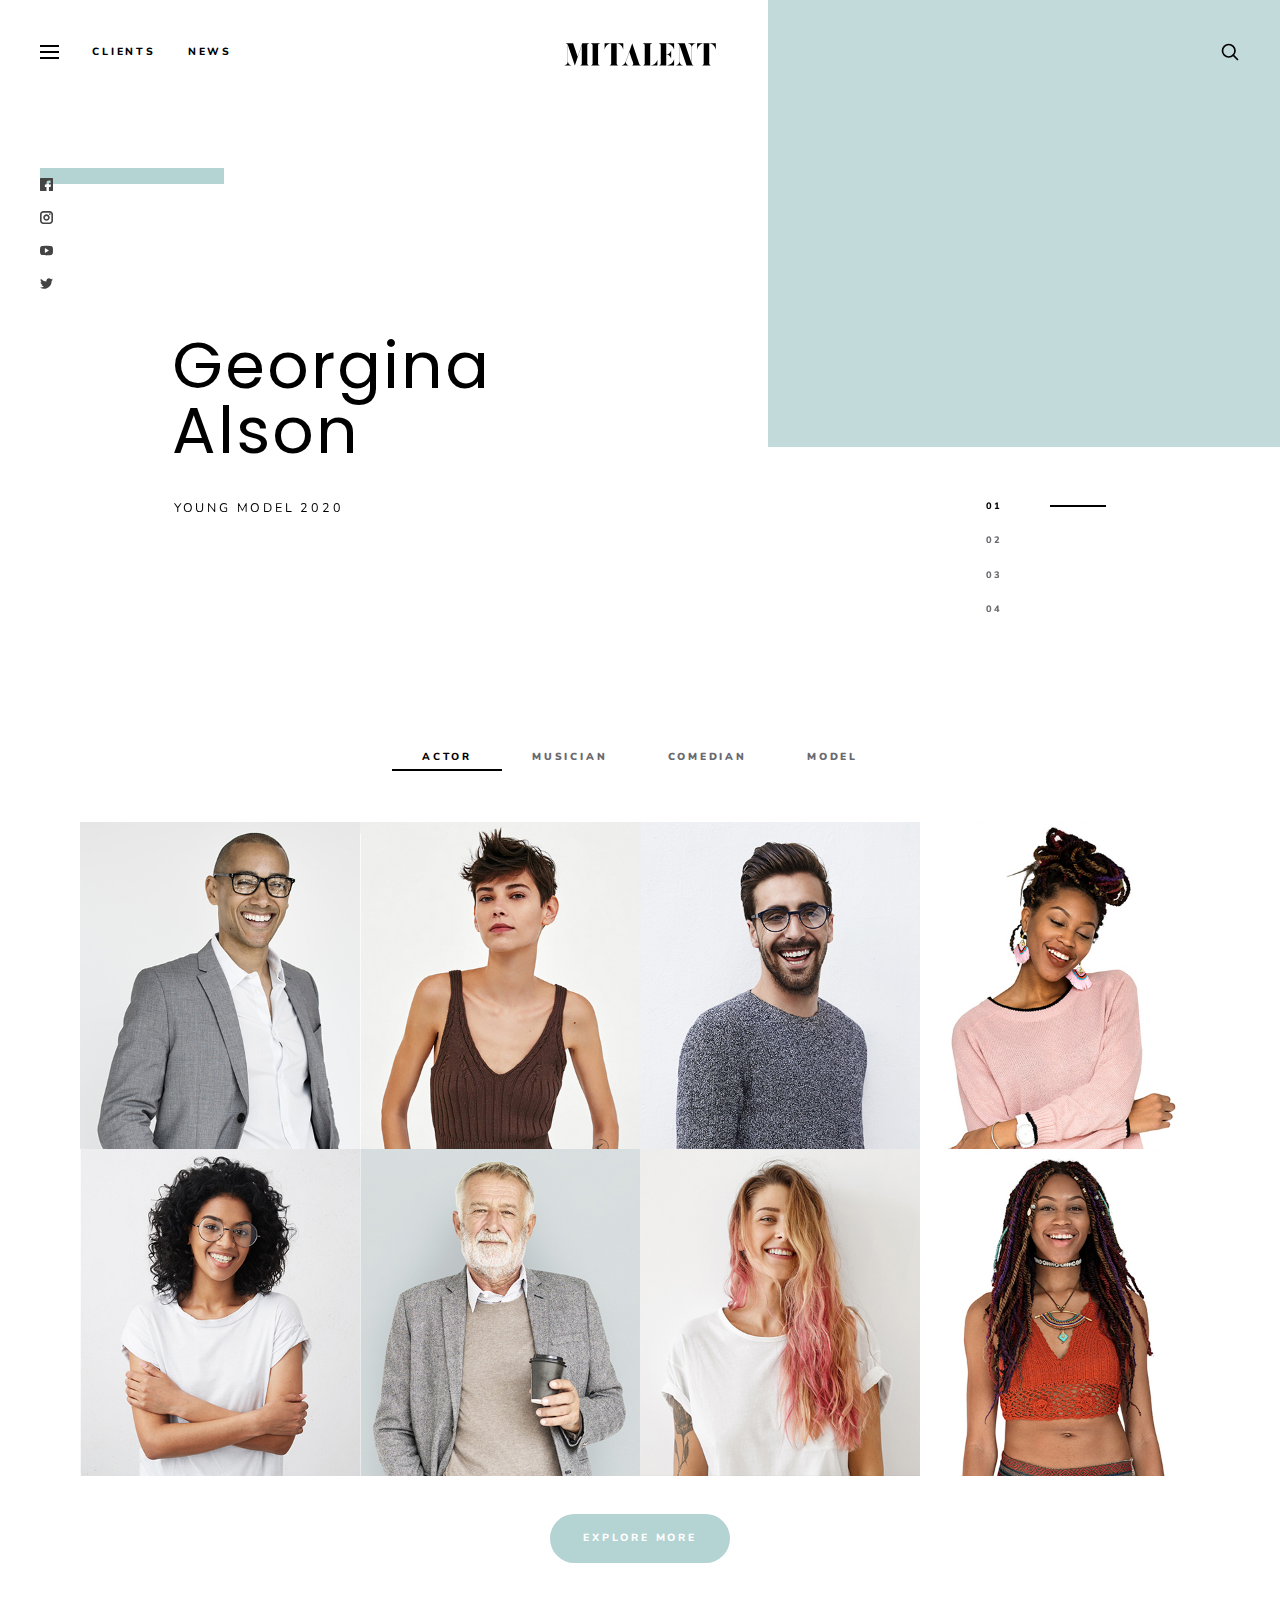
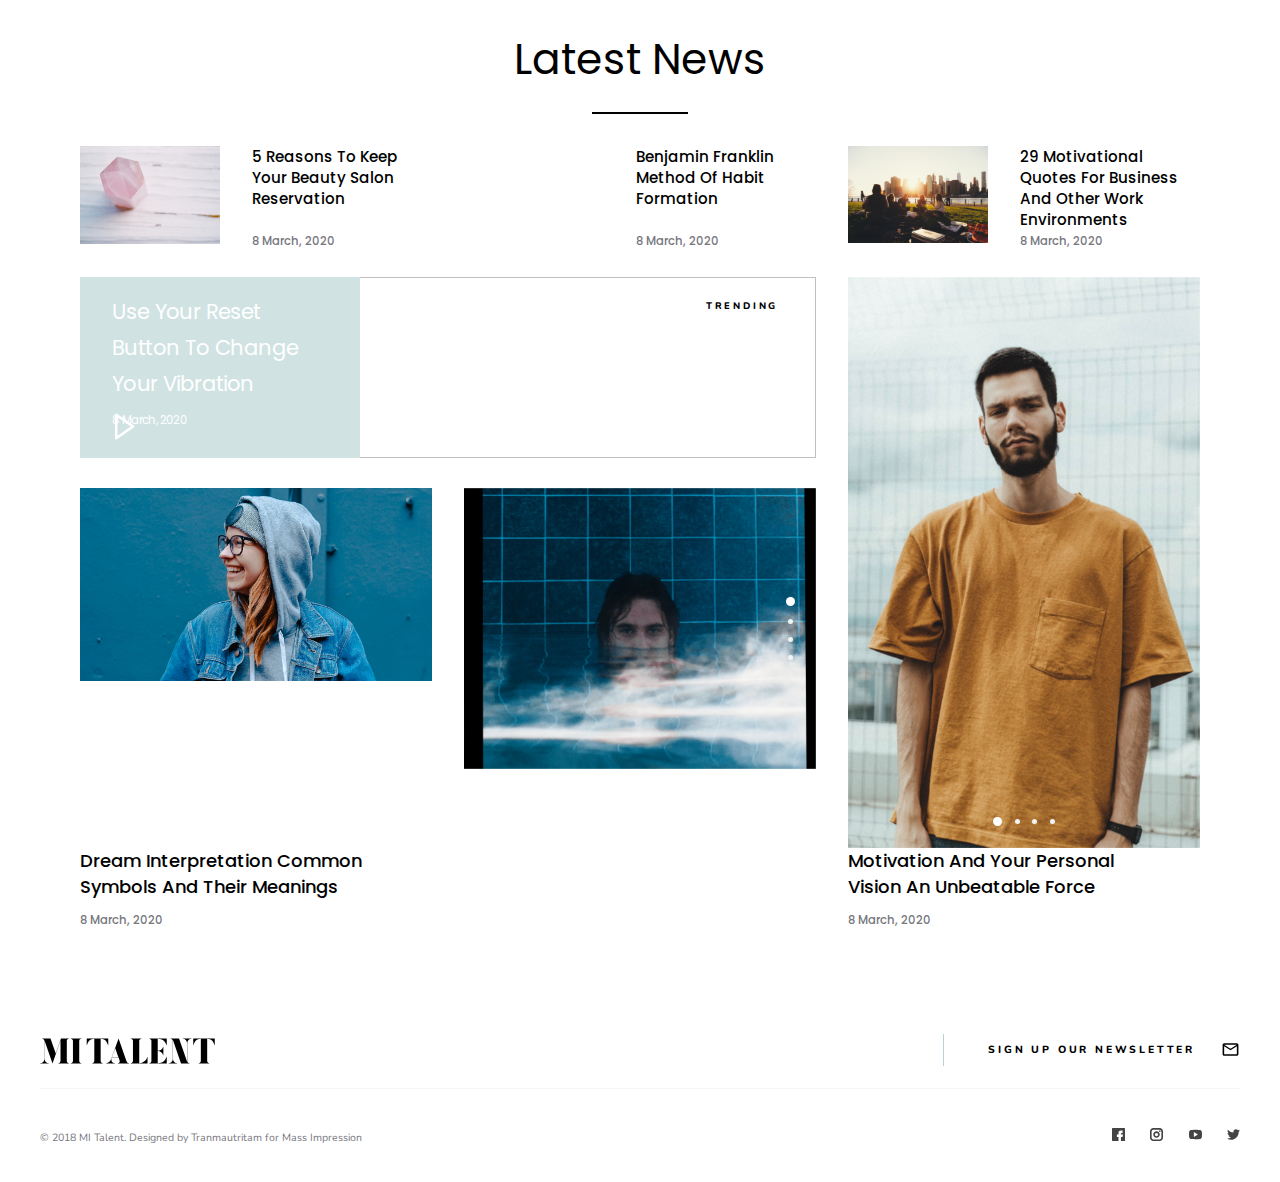
==== index.html @ 7e73497e "Add files via upload" ====
<!DOCTYPE html>
<html lang="en">
    <head>
        <meta charset="UTF-8">
        <meta name="description" content="Starter">
        <meta name="author" content="Admin">
        <meta
            name="viewport"
            content="width=device-width, initial-scale=1, minimum-scale=1, maximum-scale=1">
        <title>MITALENT</title>

        <link rel="icon" href="./images/favicon.ico">
        <link href="https://fonts.googleapis.com/css?family=Nunito:600,800,900|Playfair+Display|Poppins:400,500&display=swap" rel="stylesheet">

        <link rel="stylesheet" href="css/styles.min.css">

        <!--[if lt IE 9]> <script
        src="http://html5shiv.googlecode.com/svn/trunk/html5.js"></script> <![endif]-->
    </head>
    <body>
        <div class="main-wrapper ">
        <header class="header">
            <div class="container container-my outer-indent">
                <div class="flex-header">
                    <nav class="nav-header">
                        <a  href="javascript:void(0)">
                            <span class="menu-icon menu-btn"></span>
                        </a>
                        <a class="nav-header-item" href="clients.html">Clients</a>
                        <a class="nav-header-item " href="javascript:void(0)">News</a>
                    </nav>
                    <div class="logo">
                        <a href="/">
                            <img class="logo-img" src="./images/logo.svg" alt="logo">
                        </a>
                    </div>
                    <form method="GET" action="#" class="header-search">
                        <input
                            type="search"
                            name="search"
                            autocomplete="off"
                            class="text-block "
                            placeholder="search client">
                        <button class="header-search-btn">
                            <svg version="1.1" id="Слой_1" xmlns="http://www.w3.org/2000/svg" xmlns:xlink="http://www.w3.org/1999/xlink" x="0px" y="0px"
                                viewBox="0 0 24 24" style="enable-background:new 0 0 24 24;" xml:space="preserve">
                    
                           <circle wibro class="header-search-stroke" cx="10.5" cy="10.5" r="7.5"/>
                           <line class="header-search-stroke" x1="21" y1="21" x2="15.8" y2="15.8"/>
                           </svg>
                        </button>
                    </form>
                </div>
            </div>
        </header>

        <!-- header -->

        <section class="header-section">
            <div class="container container-relative">
                <div class="verticalsocial-network">
                    <ul class="network">
                        <li class="network-item">
                            <a href="javascript:void(0)">
                                <svg version="1.1" id="Слой_1" xmlns="http://www.w3.org/2000/svg" xmlns:xlink="http://www.w3.org/1999/xlink" x="0px" y="0px"
                                viewBox="0 0 16 16" style="enable-background:new 0 0 16 16;" xml:space="preserve">
                                    <path   class="st0" d="M15.3,0H0.7C0.3,0,0,0.3,0,0.7v14.7C0,15.7,0.3,16,0.7,16H8v-5H6V8h2V6c0-2.1,1.2-3,3-3c0.9,0,1.8,0,2,0v3h-1
                                    c-0.6,0-1,0.4-1,1v1h2.6L13,11h-2v5h4.3c0.4,0,0.7-0.3,0.7-0.7V0.7C16,0.3,15.7,0,15.3,0z"/>
                                </svg>
                            </a>
                        </li>
                        <li class="network-item">
                            <a href="javascript:void(0)">
                                <svg version="1.1" id="Слой_1" xmlns="http://www.w3.org/2000/svg" xmlns:xlink="http://www.w3.org/1999/xlink" x="0px" y="0px"
                                viewBox="0 0 16 16" style="enable-background:new 0 0 16 16;" xml:space="preserve">
                                    <circle wibro class="st0" cx="12.1" cy="3.9" r="1"/>
                                    <path  class="st0" d="M8,12c-2.2,0-4-1.8-4-4s1.8-4,4-4s4,1.8,4,4S10.2,12,8,12z M8,6C6.9,6,6,6.9,6,8s0.9,2,2,2s2-0.9,2-2S9.1,6,8,6
                                        z"/>
                                    <path class="st0" d="M12,16H4c-2.1,0-4-1.9-4-4V4c0-2.1,1.9-4,4-4h8c2.1,0,4,1.9,4,4v8C16,14.1,14.1,16,12,16z M4,2C3.1,2,2,3.1,2,4
                                        v8c0,1,1,2,2,2h8c0.9,0,2-1.1,2-2V4c0-0.9-1.1-2-2-2H4z"/>
                                </svg>
                            </a>
                        </li>
                        <li class="network-item">
                            <a href="javascript:void(0)">
                                <svg version="1.1" id="Слой_1" xmlns="http://www.w3.org/2000/svg" xmlns:xlink="http://www.w3.org/1999/xlink" x="0px" y="0px"
                                viewBox="0 0 16 16" style="enable-background:new 0 0 16 16;" xml:space="preserve">
                                    <path  class="st0" d="M15.8,4.8c-0.2-1.3-0.8-2.2-2.2-2.4C11.4,2,8,2,8,2S4.6,2,2.4,2.4C1,2.6,0.3,3.5,0.2,4.8C0,6.1,0,8,0,8
                                        s0,1.9,0.2,3.2s0.8,2.2,2.2,2.4C4.6,14,8,14,8,14s3.4,0,5.6-0.4c1.4-0.3,2-1.1,2.2-2.4C16,9.9,16,8,16,8S16,6.1,15.8,4.8z M6,11V5
                                        l5,3L6,11z"/>
                                </svg>
                            </a>
                        </li>
                        <li class="network-item">
                            <a href="javascript:void(0)">
                                <svg version="1.1" id="Слой_1" xmlns="http://www.w3.org/2000/svg" xmlns:xlink="http://www.w3.org/1999/xlink" x="0px" y="0px"
                                viewBox="0 0 16 16" style="enable-background:new 0 0 16 16;" xml:space="preserve">
                                    <path  class="st0" d="M16,3c-0.6,0.3-1.2,0.4-1.9,0.5c0.7-0.4,1.2-1,1.4-1.8c-0.6,0.4-1.3,0.6-2.1,0.8c-0.6-0.6-1.5-1-2.4-1
                                        C9.3,1.5,7.8,3,7.8,4.8c0,0.3,0,0.5,0.1,0.7C5.2,5.4,2.7,4.1,1.1,2.1c-0.3,0.5-0.4,1-0.4,1.7c0,1.1,0.6,2.1,1.5,2.7
                                        c-0.5,0-1-0.2-1.5-0.4l0,0c0,1.6,1.1,2.9,2.6,3.2C3,9.4,2.7,9.4,2.4,9.4c-0.2,0-0.4,0-0.6-0.1c0.4,1.3,1.6,2.3,3.1,2.3
                                        C3.8,12.5,2.4,13,0.8,13c-0.3,0-0.5,0-0.8,0c1.5,0.9,3.2,1.5,5,1.5c6,0,9.3-5,9.3-9.3c0-0.1,0-0.3,0-0.4C15,4.3,15.6,3.7,16,3z"/>
                                </svg>
                            </a>
                        </li>
                    </ul>
                </div>

                <div class="slider-area">
                    <div class="owl-carousel owl-theme main-carousel">
                        
                        <div class="item">
                            <div class="form-slide">
                                <div class="animation-slider">
                                    <div class="firstpart"></div>
                                    <div class="secondpart"></div>
                                </div>
                                <img class="slide" src="./images/slider5.jpg">
                            </div>
                            <div class="title-slider  translate-title-slider">
                                <h1 class="slider-name transition-slider-name">Georgina Alson</h1>
                                <p class="description-slider transition-description-slider">young model 2020</p>
                            </div>
                            <div class="linkandbutton">
                                <a class="view profile-page">
                                    View profile
                                </a>
                                <button class="play">
                                    <img class="animation-btn" src="./images/play.svg">
                                </button>
                            </div>
                        </div>
                        <div class="item">
                            <div class="form-slide">
                                <div class="animation-slider">
                                    <div class="firstpart"></div>
                                    <div class="secondpart"></div>
                                </div>
                                <img class="slide" src="./images/slider12.jpg">
                            </div>
                            <div class="title-slider  translate-title-slider">
                                <h1 class="slider-name transition-slider-name">Leo Jenkins</h1>
                                <p class="description-slider transition-description-slider">young musician 2020</p>
                            </div>
                            <div class="linkandbutton">
                                <a class="view profile-page">
                                    View profile
                                </a>
                                <button class="play">
                                    <img class="animation-btn" src="./images/play.svg">
                                </button>
                            </div>
                        </div>
                        <div class="item">
                            <div class="form-slide">
                                <div class="animation-slider">
                                    <div class="firstpart"></div>
                                    <div class="secondpart"></div>
                                </div>
                                <img class="slide" src="./images/slider6.jpg">
                            </div>
                            <div class="title-slider  translate-title-slider">
                                <h1 class="slider-name transition-slider-name">Katherine Rundell</h1>
                                <p class="description-slider transition-description-slider">young actress 2020</p>
                            </div>
                            <div class="linkandbutton">
                                <a class="view profile-page">
                                    View profile
                                </a>
                                <button class="play">
                                    <img class="animation-btn" src="./images/play.svg">
                                </button>
                            </div>
                        </div>
                        <div class="item">
                            <div class="form-slide">
                                <div class="animation-slider">
                                    <div class="firstpart"></div>
                                    <div class="secondpart"></div>
                                </div>
                                <img class="slide" src="./images/slider13.jpg">
                            </div>
                            <div class="title-slider  translate-title-slider">
                                <h1 class="slider-name transition-slider-name">Matthew Clark</h1>
                                <p class="description-slider transition-description-slider">young comedian 2020</p>
                            </div>
                            <div class="linkandbutton">
                                <a class="view profile-page">
                                    View profile
                                </a>
								<button class="play ">
                                    <img class="animation-btn" src="./images/play.svg">
                                </button>
                            </div>
						</div>
						
					</div>
					


                </div>
            </div>
        </section> 

        <section>
            <div class="container gutters ">
                <div id="tabs">
                    <ul class="filter margin-bottom">
                        <li class="filter-part"><a href="#tabs-1">Actor</a></li>
                        <li class="filter-part"><a href="#tabs-2">Musician</a></li>
                        <li class="filter-part"><a href="#tabs-3">Comedian</a></li>
                        <li class="filter-part"><a href="#tabs-4">Model</a></li>
                    </ul>
                    <div class="filter-artist inner-padding" id="tabs-1">
                        <a
                            class="filter-artist__item "
                            href="javascript:void(0)">
                            <div class="information-artist-active">
                                <p class="information-artist">Kate Connolly<span>Actor</span></p>
                                <div class="circle wibro"></div>
                            </div>
                            <img src="./images/filter/12.jpg" alt="">
                        </a>
                        <a
                            class=" filter-artist__item "
                            href="javascript:void(0)">
                            <div class="information-artist-active">
                                <p class="information-artist">Keith Ruiz<span>Actress</span></p>
                                <div class="circle wibro"></div>
                            </div>
                            <img src="./images/filter/9.jpg" alt=""> 
                        </a>
                        <a
                            class="filter-artist__item "
                            href="javascript:void(0)">
                            <div class="information-artist-active">
                                <p class="information-artist">Daniel Boffey<span>Actor</span></p>
                                <div class="circle wibro"></div>
                            </div>
                            <img src="./images/filter/10.jpg" alt="">
                        </a>
                        <a
                            class=" filter-artist__item "
                            href="javascript:void(0)">
                            <div class="information-artist-active">
                                <p class="information-artist">Mattha Busby<span>Actress</span></p>
                                <div class="circle wibro"></div>
                            </div>
                            <img src="./images/filter/11.jpg" alt="">
                        </a>
                        <a
                            class=" filter-artist__item "
                            href="javascript:void(0)">
                            <div class="information-artist-active">
                                <p class="information-artist">Jason Burke<span>Actress</span></p>
                                <div class="circle wibro"></div>
                            </div>
                            <img src="./images/filter/13.jpg" alt="">
                        </a>
                        <a
                            class=" filter-artist__item "
                            href="javascript:void(0)">
                            <div class="information-artist-active">
                                <p class="information-artist">Megan Kale<span>Actor</span></p>
                                <div class="circle wibro"></div>
                            </div>
                            <img src="./images/filter/16.jpg" alt="">
                        </a>
                        <a
                            class="filter-artist__item "
                            href="javascript:void(0)">
                            <div class="information-artist-active">
                                <p class="information-artist">Jeffrey Epstein<span>Actress</span></p>
                                <div class="circle wibro"></div>
                            </div>
                            <img src="./images/filter/15.jpg" alt="">
                        </a>
                        <a
                            class="filter-artist__item "
                            href="javascript:void(0)">
                            <div class="information-artist-active">
                                <p class="information-artist">Sirin Kale<span>Actress</span></p>
                                <div class="circle wibro"></div>
                            </div>
                            <img src="./images/filter/17.jpg" alt="">
                        </a>
                    </div>
                    <div class="filter-artist inner-padding" id="tabs-2">
                        <a
                            class="filter-artist__item "
                            href="javascript:void(0)">
                            <div class="information-artist-active">
                                <p class="information-artist">Kate Connolly<span>Musician</span></p>
                                <div class="circle wibro"></div>
                            </div>
                            <img src="./images/filter/1.jpg" alt="">
                        </a>
                        <a
                            class=" filter-artist__item "
                            href="javascript:void(0)">
                            <div class="information-artist-active">
                                <p class="information-artist">Keith Ruiz<span>Musician</span></p>
                                <div class="circle wibro"></div>
                            </div>
                            <img src="./images/filter/2.jpg" alt="">
                        </a>
                        <a
                            class=" filter-artist__item "
                            href="javascript:void(0)">
                            <div class="information-artist-active">
                                <p class="information-artist">Mattha Busby<span>Musician</span></p>
                                <div class="circle wibro"></div>
                            </div>
                            <img src="./images/filter/3.jpg" alt="">
                        </a>
                        <a
                            class="filter-artist__item "
                            href="javascript:void(0)">
                            <div class="information-artist-active">
                                <p class="information-artist">Daniel Boffey<span>Musician</span></p>
                                <div class="circle wibro"></div>
                            </div>
                            <img src="./images/filter/8.jpg" alt="">
                        </a>
                        <a
                            class=" filter-artist__item "
                            href="javascript:void(0)">
                            <div class="information-artist-active">
                                <p class="information-artist">Jason Burke<span>Musician</span></p>
                                <div class="circle wibro"></div>
                            </div>
                            <img src="./images/filter/4.jpg" alt="">
                        </a>
                        <a
                            class=" filter-artist__item "
                            href="javascript:void(0)">
                            <div class="information-artist-active">
                                <p class="information-artist">Megan Kale<span>Musician</span></p>
                                <div class="circle wibro"></div>
                            </div>
                            <img src="./images/filter/5.jpg" alt="">
                        </a>
                        <a
                            class="filter-artist__item "
                            href="javascript:void(0)">
                            <div class="information-artist-active">
                                <p class="information-artist">Jeffrey Epstein<span>Musician</span></p>
                                <div class="circle wibro"></div>
                            </div>
                            <img src="./images/filter/6.jpg" alt="">
                        </a>
                        <a
                            class="filter-artist__item "
                            href="javascript:void(0)">
                            <div class="information-artist-active">
                                <p class="information-artist">Sirin Kale<span>Musician</span></p>
                                <div class="circle wibro"></div>
                            </div>
                            <img src="./images/filter/7.jpg" alt="">
                        </a>
                    </div>
                    <div class="filter-artist inner-padding" id="tabs-3">
                            <a
                                class="filter-artist__item "
                                href="javascript:void(0)">
                                <div class="information-artist-active">
                                    <p class="information-artist">Kate Connolly<span>Comedian</span></p>
                                    <div class="circle wibro"></div>
                                </div>
                                <img src="./images/filter/14.jpg" alt="">
                            </a>
                            <a
                                class="filter-artist__item "
                                href="javascript:void(0)">
                                <div class="information-artist-active">
                                    <p class="information-artist">Daniel Boffey<span>Comedian</span></p>
                                    <div class="circle wibro"></div>
                                </div>
                                <img src="./images/filter/24.jpg" alt="">
                            </a>
                            <a
                            class=" filter-artist__item "
                            href="javascript:void(0)">
                            <div class="information-artist-active">
                                <p class="information-artist">Keith Ruiz<span>Comedian</span></p>
                                <div class="circle wibro"></div>
                            </div>
                            <img src="./images/filter/20.jpg" alt="">
                            </a>
                            <a
                                class=" filter-artist__item "
                                href="javascript:void(0)">
                                <div class="information-artist-active">
                                    <p class="information-artist">Mattha Busby<span>Comedian</span></p>
                                    <div class="circle wibro"></div>
                                </div>
                                <img src="./images/filter/25.jpg" alt="">
                            </a>
                            <a
                                class=" filter-artist__item "
                                href="javascript:void(0)">
                                <div class="information-artist-active">
                                    <p class="information-artist">Jason Burke<span>Comedian</span></p>
                                    <div class="circle wibro"></div>
                                </div>
                                <img src="./images/filter/15.jpg" alt="">
                            </a>
                            <a
                                class=" filter-artist__item "
                                href="javascript:void(0)">
                                <div class="information-artist-active">
                                    <p class="information-artist">Megan Kale<span>Comedian</span></p>
                                    <div class="circle wibro"></div>
                                </div>
                                <img src="./images/filter/31.jpg" alt="">
                            </a>
                            <a
                                class="filter-artist__item "
                                href="javascript:void(0)">
                                <div class="information-artist-active">
                                    <p class="information-artist">Jeffrey Epstein<span>Comedian</span></p>
                                    <div class="circle wibro"></div>
                                </div>
                                <img src="./images/filter/30.jpg" alt="">
                            </a>
                            <a
                                class="filter-artist__item "
                                href="javascript:void(0)">
                                <div class="information-artist-active">
                                    <p class="information-artist">Sirin Kale<span>Comedian</span></p>
                                    <div class="circle wibro"></div>
                                </div>
                                <img src="./images/filter/28.jpg" alt="">
                            </a>
                    </div>
                    <div class="filter-artist inner-padding" id="tabs-4">
                        <a
                            class=" filter-artist__item "
                            href="javascript:void(0)">
                            <div class="information-artist-active">
                                <p class="information-artist">Keith Ruiz<span>Model</span></p>
                                <div class="circle wibro"></div>
                            </div>
                            <img src="./images/filter/9.jpg" alt="">
                        </a>
                        <a
                            class="filter-artist__item "
                            href="javascript:void(0)">
                            <div class="information-artist-active">
                                <p class="information-artist">Kate Connolly<span>Model</span></p>
                                <div class="circle wibro"></div>
                            </div>
                            <img src="./images/filter/18.jpg" alt="">
                        </a>
                        <a
                            class="filter-artist__item "
                            href="javascript:void(0)">
                            <div class="information-artist-active">
                                <p class="information-artist">Daniel Boffey<span>Model</span></p>
                                <div class="circle wibro"></div>
                            </div>
                            <img src="./images/filter/22.jpg" alt="">
                        </a>
                        <a
                            class=" filter-artist__item "
                            href="javascript:void(0)">
                            <div class="information-artist-active">
                                <p class="information-artist">Mattha Busby<span>Model</span></p>
                                <div class="circle wibro"></div>
                            </div>
                            <img src="./images/filter/19.jpg" alt="">
                        </a>
                        <a
                            class=" filter-artist__item "
                            href="javascript:void(0)">
                            <div class="information-artist-active">
                                <p class="information-artist">Jason Burke<span>Model</span></p>
                                <div class="circle wibro"></div>
                            </div>
                            <img src="./images/filter/26.jpg" alt="">
                        </a>
                        <a
                            class=" filter-artist__item "
                            href="javascript:void(0)">
                            <div class="information-artist-active">
                                <p class="information-artist">Megan Kale<span>Model</span></p>
                                <div class="circle wibro"></div>
                            </div>
                            <img src="./images/filter/21.jpg" alt="">
                        </a>
                        <a
                            class="filter-artist__item "
                            href="javascript:void(0)">
                            <div class="information-artist-active">
                                <p class="information-artist">Jeffrey Epstein<span>Model</span></p>
                                <div class="circle wibro"></div>
                            </div>
                            <img src="./images/filter/29.jpg" alt="">
                        </a>
                        <a
                            class="filter-artist__item "
                            href="javascript:void(0)">
                            <div class="information-artist-active">
                                <p class="information-artist">Sirin Kale<span>Model</span></p>
                                <div class="circle wibro"></div>
                            </div>
                            <img src="./images/filter/27.jpg" alt="">
                        </a>
                    </div>
            </div>
                <div class="explore-bottom">
                    <a href="/clients.html">explore more</a> 
                </div>
            </div>
        </section>

        <!-- section -->

        <section id="news">
            <div class="container inner-margin">
                <h2 class="news-title">Latest News</h2>
                
                <div class="grid-news">

                    <section class="section-one section-clients">
                        <div class="imgnews">
                            <a href="javascript:void(0)">
                                <img src="./images/1news.jpg" alt=""></a>
                            
                        </div>
                        <div class="content-clients"> 
                            <a href="javascript:void(0)">5 Reasons To Keep Your Beauty Salon Reservation</a>
                            <span>8 March, 2020</span>
                        </div>
                    </section>

                    <section class="section-two section-clients">
                        <div class="imgnews">
                            <a href="javascript:void(0)">
                                <img src="./images/3news.jpg" alt=""></a>                 
                        </div>
                        <div class="content-clients">
                            <a href="javascript:void(0)">Benjamin Franklin Method Of Habit Formation</a>
                            <span>8 March, 2020</span>
                        </div>
                        
                    </section>

                    <section class="section-three section-clients">
                        <div class="imgnews">
                            <a href="javascript:void(0)">
                                <img src="./images/4news.jpg" alt="">
                            </a>
                        </div>
                        <div class="content-clients">
                            <a href="javascript:void(0)">29 Motivational Quotes For Business And Other Work Environments</a>
                            <span>8 March, 2020</span>
                        </div>
                        
                    </section>



                    <section class="news-section section-four">
                            <div class="  imgnews-container container-img"> 
                                <img src="./images/9news.jpg">
                                <div class="imgplay">
                                    <a href="javascript:void(0)">Use Your Reset Button To Change Your Vibration</a>
                                    <span>8 March, 2020</span>
                                    <div class="play-news"></div>
                                  </div>  
                            </div>
                                <a class="trending-link">trending</a>
                        </section>




                    <section class="news-section section-five ">
                        <div class="owl-carousel horizontal-carousel container-img">
                                <a href="javascript:void(0)">
                                    <img src="./images/8news.jpg">
                                </a>
                                <a href="javascript:void(0)">
                                    <img src="./images/8news1.jpg">
                                </a>
                                <a href="javascript:void(0)">
                                    <img src="./images/8news2.jpg">
                                </a>
                                <a href="javascript:void(0)">
                                    <img src="./images/8news3.jpg">
                                </a> 
                        </div>
                            <a class="section-caption">Motivation And Your Personal Vision An Unbeatable Force<span>8 March, 2020</span></a>
                        </section>

                        <section class="news-section section-six">
                            <div class="container-img">
                                <a href="javascript:void(0)"><img src="./images/10news.jpg"></a>
                            </div>
                            <a class="section-caption">Dream Interpretation Common Symbols And Their Meanings<span>8 March, 2020</span></a>
                        </section>

                        <section class=" news-section section-seven">
                            <div class="owl-carousel container-img vertical-carousel">
                                <img src="./images/6news.jpg">
                                 <div>
                                     <div class="playcircle wibro"></div>
                                     <img src="./images/6news2.jpg">
                                </div>
                                
                                <img src="./images/6news1.jpg">
                                <img src="./images/6news3.jpg">
                                
                            </div>
                            <a class="media-part section-caption" href="javascript:void(0)">29 Motivational Quotes For Business And Other Work Environments
                                <span>8 March, 2020</span></a>
                        </section>

                    </div>
                </div>
            </section>

            <footer class="footer">
                <div class="container">
                    <div class="upper-footer">
                        <div class="logo-footer">
                            <a href="/">
                                <img class="logo-img logo-img-small" src="./images/logo.svg" alt="logo">
                            </a>
                        </div>
                        <div class="sub-footer">
                            <a href="javascript:void(0)">
                                <p>sign up our newsletter</p>
                            </a>
                        </div>
                    </div>
                    <div class="lower-footer">
                        <p class="copyright">© 2018 MI Talent. Designed by Tranmautritam for Mass Impression</p>
                        <div class="horizontalsocial-network">
                            <ul class="network-horizontal">
                                <li class="network-item">
                                    <a href="javascript:void(0)">
                                        <svg version="1.1" id="Слой_1" xmlns="http://www.w3.org/2000/svg" xmlns:xlink="http://www.w3.org/1999/xlink" x="0px" y="0px"
                                        viewBox="0 0 16 16" style="enable-background:new 0 0 16 16;" xml:space="preserve">
                                            <path   class="st0" d="M15.3,0H0.7C0.3,0,0,0.3,0,0.7v14.7C0,15.7,0.3,16,0.7,16H8v-5H6V8h2V6c0-2.1,1.2-3,3-3c0.9,0,1.8,0,2,0v3h-1
                                            c-0.6,0-1,0.4-1,1v1h2.6L13,11h-2v5h4.3c0.4,0,0.7-0.3,0.7-0.7V0.7C16,0.3,15.7,0,15.3,0z"/>
                                        </svg>
                                    </a>
                                </li>
                                <li class="network-item">
                                    <a href="javascript:void(0)">
                                        <svg version="1.1" id="Слой_1" xmlns="http://www.w3.org/2000/svg" xmlns:xlink="http://www.w3.org/1999/xlink" x="0px" y="0px"
                                        viewBox="0 0 16 16" style="enable-background:new 0 0 16 16;" xml:space="preserve">
                                            <circle wibro class="st0" cx="12.1" cy="3.9" r="1"/>
                                            <path  class="st0" d="M8,12c-2.2,0-4-1.8-4-4s1.8-4,4-4s4,1.8,4,4S10.2,12,8,12z M8,6C6.9,6,6,6.9,6,8s0.9,2,2,2s2-0.9,2-2S9.1,6,8,6
                                                z"/>
                                            <path class="st0" d="M12,16H4c-2.1,0-4-1.9-4-4V4c0-2.1,1.9-4,4-4h8c2.1,0,4,1.9,4,4v8C16,14.1,14.1,16,12,16z M4,2C3.1,2,2,3.1,2,4
                                                v8c0,1,1,2,2,2h8c0.9,0,2-1.1,2-2V4c0-0.9-1.1-2-2-2H4z"/>
                                        </svg>
                                    </a>
                                </li>
                                <li class="network-item">
                                    <a href="javascript:void(0)">
                                        <svg version="1.1" id="Слой_1" xmlns="http://www.w3.org/2000/svg" xmlns:xlink="http://www.w3.org/1999/xlink" x="0px" y="0px"
                                        viewBox="0 0 16 16" style="enable-background:new 0 0 16 16;" xml:space="preserve">
                                            <path  class="st0" d="M15.8,4.8c-0.2-1.3-0.8-2.2-2.2-2.4C11.4,2,8,2,8,2S4.6,2,2.4,2.4C1,2.6,0.3,3.5,0.2,4.8C0,6.1,0,8,0,8
                                                s0,1.9,0.2,3.2s0.8,2.2,2.2,2.4C4.6,14,8,14,8,14s3.4,0,5.6-0.4c1.4-0.3,2-1.1,2.2-2.4C16,9.9,16,8,16,8S16,6.1,15.8,4.8z M6,11V5
                                                l5,3L6,11z"/>
                                        </svg>
                                    </a>
                                </li>
                                <li class="network-item">
                                    <a href="javascript:void(0)">
                                        <svg version="1.1" id="Слой_1" xmlns="http://www.w3.org/2000/svg" xmlns:xlink="http://www.w3.org/1999/xlink" x="0px" y="0px"
                                        viewBox="0 0 16 16" style="enable-background:new 0 0 16 16;" xml:space="preserve">
                                            <path  class="st0" d="M16,3c-0.6,0.3-1.2,0.4-1.9,0.5c0.7-0.4,1.2-1,1.4-1.8c-0.6,0.4-1.3,0.6-2.1,0.8c-0.6-0.6-1.5-1-2.4-1
                                                C9.3,1.5,7.8,3,7.8,4.8c0,0.3,0,0.5,0.1,0.7C5.2,5.4,2.7,4.1,1.1,2.1c-0.3,0.5-0.4,1-0.4,1.7c0,1.1,0.6,2.1,1.5,2.7
                                                c-0.5,0-1-0.2-1.5-0.4l0,0c0,1.6,1.1,2.9,2.6,3.2C3,9.4,2.7,9.4,2.4,9.4c-0.2,0-0.4,0-0.6-0.1c0.4,1.3,1.6,2.3,3.1,2.3
                                                C3.8,12.5,2.4,13,0.8,13c-0.3,0-0.5,0-0.8,0c1.5,0.9,3.2,1.5,5,1.5c6,0,9.3-5,9.3-9.3c0-0.1,0-0.3,0-0.4C15,4.3,15.6,3.7,16,3z"/>
                                        </svg>
                                    </a>
                                </li>
                            </ul>
                        </div>
                    </footer>
                </div>


        <!-- mob menu -->
        <div class="mob-wrapper">
            <div class="menu-mob">
                <ul class="nav-list"> 
                    <li><a href="#">Home</a></li>
                    <li><a href="#">Clients</a></li>
                    <li><a href="#">Talent</a></li>
                    <li><a href="#">Industry</a></li>
                    <li><a href="#">News</a></li>
                    <li><a href="#">About</a></li>
                    <li><a href="#">Contact</a></li>
                </ul>
            </div>
        </div>
                    <script src="js/main.min.js"></script>
                </body>
            </html>
---- css/styles.min.css ----
/**
 * Owl Carousel v2.3.4
 * Copyright 2013-2018 David Deutsch
 * Licensed under: SEE LICENSE IN https://github.com/OwlCarousel2/OwlCarousel2/blob/master/LICENSE
 */
.owl-carousel,.owl-carousel .owl-item{-webkit-tap-highlight-color:transparent;position:relative}.owl-carousel{display:none;width:100%;z-index:1}.owl-carousel .owl-stage{position:relative;-ms-touch-action:pan-Y;touch-action:manipulation;-moz-backface-visibility:hidden}.owl-carousel .owl-stage:after{content:".";display:block;clear:both;visibility:hidden;line-height:0;height:0}.owl-carousel .owl-stage-outer{position:relative;overflow:hidden;-webkit-transform:translate3d(0,0,0)}.owl-carousel .owl-item,.owl-carousel .owl-wrapper{-webkit-backface-visibility:hidden;-moz-backface-visibility:hidden;-ms-backface-visibility:hidden;-webkit-transform:translate3d(0,0,0);-moz-transform:translate3d(0,0,0);-ms-transform:translate3d(0,0,0)}.owl-carousel .owl-item{min-height:1px;float:left;-webkit-backface-visibility:hidden;-webkit-touch-callout:none}.owl-carousel .owl-item img{display:block;width:100%}.owl-carousel .owl-dots.disabled,.owl-carousel .owl-nav.disabled{display:none}.no-js .owl-carousel,.owl-carousel.owl-loaded{display:block}.owl-carousel .owl-dot,.owl-carousel .owl-nav .owl-next,.owl-carousel .owl-nav .owl-prev{cursor:pointer;-webkit-user-select:none;-khtml-user-select:none;-moz-user-select:none;-ms-user-select:none;user-select:none}.owl-carousel .owl-nav button.owl-next,.owl-carousel .owl-nav button.owl-prev,.owl-carousel button.owl-dot{background:0 0;color:inherit;border:none;padding:0!important;font:inherit}.owl-carousel.owl-loading{opacity:0;display:block}.owl-carousel.owl-hidden{opacity:0}.owl-carousel.owl-refresh .owl-item{visibility:hidden}.owl-carousel.owl-drag .owl-item{-ms-touch-action:pan-y;touch-action:pan-y;-webkit-user-select:none;-moz-user-select:none;-ms-user-select:none;user-select:none}.owl-carousel.owl-grab{cursor:move;cursor:grab}.owl-carousel.owl-rtl{direction:rtl}.owl-carousel.owl-rtl .owl-item{float:right}.owl-carousel .animated{animation-duration:1s;animation-fill-mode:both}.owl-carousel .owl-animated-in{z-index:0}.owl-carousel .owl-animated-out{z-index:1}.owl-carousel .fadeOut{animation-name:fadeOut}@keyframes fadeOut{0%{opacity:1}100%{opacity:0}}.owl-height{transition:height .5s ease-in-out}.owl-carousel .owl-item .owl-lazy{opacity:0;transition:opacity .4s ease}.owl-carousel .owl-item .owl-lazy:not([src]),.owl-carousel .owl-item .owl-lazy[src^=""]{max-height:0}.owl-carousel .owl-item img.owl-lazy{transform-style:preserve-3d}.owl-carousel .owl-video-wrapper{position:relative;height:100%;background:#000}.owl-carousel .owl-video-play-icon{position:absolute;height:80px;width:80px;left:50%;top:50%;margin-left:-40px;margin-top:-40px;background:url(owl.video.play.png) no-repeat;cursor:pointer;z-index:1;-webkit-backface-visibility:hidden;transition:transform .1s ease}.owl-carousel .owl-video-play-icon:hover{-ms-transform:scale(1.3,1.3);transform:scale(1.3,1.3)}.owl-carousel .owl-video-playing .owl-video-play-icon,.owl-carousel .owl-video-playing .owl-video-tn{display:none}.owl-carousel .owl-video-tn{opacity:0;height:100%;background-position:center center;background-repeat:no-repeat;background-size:contain;transition:opacity .4s ease}.owl-carousel .owl-video-frame{position:relative;z-index:1;height:100%;width:100%}
a,abbr,acronym,address,applet,article,aside,audio,b,big,blockquote,body,canvas,caption,center,cite,code,dd,del,details,dfn,div,dl,dt,em,embed,fieldset,figcaption,figure,footer,form,h1,h2,h3,h4,h5,h6,header,hgroup,html,i,iframe,img,ins,kbd,label,legend,li,mark,menu,nav,object,ol,output,p,pre,q,ruby,s,samp,section,small,span,strike,strong,sub,summary,sup,table,tbody,td,tfoot,th,thead,time,tr,tt,u,ul,var,video{margin:0;padding:0;border:0;font-size:100%;font:inherit;vertical-align:baseline}article,aside,details,figcaption,figure,footer,header,hgroup,menu,nav,section{display:block}body{line-height:1}ol,ul{list-style:none}blockquote,q{quotes:none}blockquote:after,blockquote:before,q:after,q:before{content:"";content:none}table{border-collapse:collapse;border-spacing:0}*{padding:0;margin:0;border:0;outline:none;box-sizing:border-box}html{height:100%;scroll-behavior:smooth}body,html{min-height:100%;width:100%}.clear:after,.clear:before{content:" ";display:table}.clear:after{clear:both}.container{max-width:1920px;padding:0 60px}@media (max-width:1919px){.container{padding:0 40px}}@media (min-width:530px) and (max-width:991px){.container{padding:0 2.5vw}}@media (min-width:320px) and (max-width:529px){.container{padding:0 3vw}}a{text-decoration:none;display:block}html{width:100%;max-width:100%}html::-webkit-scrollbar{width:3px;height:3px}html::-webkit-scrollbar-button{background-color:#666}html::-webkit-scrollbar-track{background-color:#999}html::-webkit-scrollbar-track-piece{background-color:#fff}html::-webkit-scrollbar-thumb{height:50px;background-color:#666;border-radius:3px}html:-webkit-scrollbar-corner{background-color:#999}html::-webkit-resizer{background-color:#666}.main-wrapper{margin:0 auto;max-width:1920px}.outer-indent{margin-bottom:167px}@media (min-width:1200px) and (max-width:1919px){.outer-indent{margin-bottom:7.5vw}}@media (min-width:992px) and (max-width:1199px){.outer-indent{margin-bottom:6vw}}@media (min-width:768px) and (max-width:991px){.outer-indent{margin-bottom:4vw}}@media (min-width:320px) and (max-width:767px){.outer-indent{margin-bottom:2.7vw}}@media (min-width:320px) and (max-width:991px){.nav-header-item{display:none}}.container-my{padding-top:67px;position:relative;font-family:Nunito,sans-serif;font-weight:800}.container-my a{text-decoration:none;color:#000}.container-my:before{content:"";width:769px;height:720px;background-color:#c2dada;position:absolute;z-index:-1;right:0;top:0}@media (min-width:992px) and (max-width:1918px){.container-my:before{width:40vw;height:34.9vw}}@media (min-width:768px) and (max-width:991px){.container-my:before{width:40vw;height:40vw}}@media (min-width:576px) and (max-width:767px){.container-my:before{width:100vw;height:78vw}}@media (min-width:530px) and (max-width:575px){.container-my:before{height:80vw}}@media (min-width:440px) and (max-width:529px){.container-my:before{height:85vw}}@media (min-width:320px) and (max-width:439px){.container-my:before{height:90vw}}@media (min-width:320px) and (max-width:1919px){.container-my{padding-top:2.6vw}}.flex-header{justify-content:space-between;display:flex;align-items:center;flex-wrap:wrap}.header-search,.logo,.nav-header{flex-basis:33.3%}@media (min-width:320px) and (max-width:767px){.header-search,.nav-header{flex-basis:50%}}.logo{text-align:center}@media (min-width:320px) and (max-width:767px){.logo{flex-basis:100%;order:-1}}.logo-img{width:37.8%;margin-top:7px}@media (min-width:440px) and (max-width:991px){.logo-img{width:51%;margin-top:0}}@media (min-width:440px) and (max-width:767px){.logo-img{width:25%}}@media (min-width:320px) and (max-width:439px){.logo-img{width:35%}}.nav-header{display:flex;align-items:center}.nav-header-item{font-size:14px;letter-spacing:2.8px;text-transform:uppercase;margin-right:51px;transition:all .3s ease-in-out;-webkit-transition:all .3s ease-in-out;-moz-transition:all .3s ease-in-out;-ms-transition:all .3s ease-in-out;-o-transition:all .3s ease-in-out}@media (min-width:992px) and (max-width:1919px){.nav-header-item{font-size:calc((100vw - 1200px)/720*4 + 10px);margin-right:2.5vw}}.nav-header-item:hover{color:#b3d4d4}.nav-header-item:hover,.text-block{transition:all .3s ease-in-out;-webkit-transition:all .3s ease-in-out;-moz-transition:all .3s ease-in-out;-ms-transition:all .3s ease-in-out;-o-transition:all .3s ease-in-out}.text-block{margin-right:10px;height:40px;padding-left:2.6vw;background-color:transparent;width:0;-webkit-appearance:none}@media (min-width:768px) and (max-width:1919px){.text-block{height:3vw}}.text-block--active{border-left:1px solid #fff;width:59%;transition:all .3s ease-in-out;-webkit-transition:all .3s ease-in-out;-moz-transition:all .3s ease-in-out;-ms-transition:all .3s ease-in-out;-o-transition:all .3s ease-in-out}.text-block::-webkit-input-placeholder{color:#000;font-size:14px;font-family:Nunito,sans-serif;font-weight:800;letter-spacing:2.8px;text-transform:uppercase}.text-block::-moz-placeholder{color:#000;font-size:14px;font-family:Nunito,sans-serif;font-weight:800;letter-spacing:2.8px;text-transform:uppercase}.text-block:-ms-input-placeholder{color:#000;font-size:14px;font-family:Nunito,sans-serif;font-weight:800;letter-spacing:2.8px;text-transform:uppercase}.text-block::-ms-input-placeholder{color:#000;font-size:14px;font-family:Nunito,sans-serif;font-weight:800;letter-spacing:2.8px;text-transform:uppercase}.text-block::placeholder{color:#000;font-size:14px;font-family:Nunito,sans-serif;font-weight:800;letter-spacing:2.8px;text-transform:uppercase}@media (min-width:992px) and (max-width:1919px){.text-block::-webkit-input-placeholder{font-size:calc((100vw - 1200px)/720*4 + 10px)}.text-block::-moz-placeholder{font-size:calc((100vw - 1200px)/720*4 + 10px)}.text-block:-ms-input-placeholder{font-size:calc((100vw - 1200px)/720*4 + 10px)}.text-block::-ms-input-placeholder{font-size:calc((100vw - 1200px)/720*4 + 10px)}.text-block::placeholder{font-size:calc((100vw - 1200px)/720*4 + 10px)}}@media (min-width:768px) and (max-width:991px){.text-block::-webkit-input-placeholder{font-size:calc((100vw - 1200px)/720*4 + 10px)}.text-block::-moz-placeholder{font-size:calc((100vw - 1200px)/720*4 + 10px)}.text-block:-ms-input-placeholder{font-size:calc((100vw - 1200px)/720*4 + 10px)}.text-block::-ms-input-placeholder{font-size:calc((100vw - 1200px)/720*4 + 10px)}.text-block::placeholder{font-size:calc((100vw - 1200px)/720*4 + 10px)}}@media (min-width:576px) and (max-width:767px){.text-block::-webkit-input-placeholder{font-size:11px}.text-block::-moz-placeholder{font-size:11px}.text-block:-ms-input-placeholder{font-size:11px}.text-block::-ms-input-placeholder{font-size:11px}.text-block::placeholder{font-size:11px}}@media (min-width:320px) and (max-width:575px){.text-block::-webkit-input-placeholder{font-size:10px}.text-block::-moz-placeholder{font-size:10px}.text-block:-ms-input-placeholder{font-size:10px}.text-block::-ms-input-placeholder{font-size:10px}.text-block::placeholder{font-size:10px}}.header-search{display:flex;position:relative;justify-content:flex-end;align-items:center}.header-search-btn{width:20px;height:20px;background:none;outline:none!important}@media (min-width:992px) and (max-width:1500px){.header-search-btn{background-size:18px}}.menu-icon{display:block;width:20px;height:2px;background-color:#000;margin-right:45px}@media (min-width:992px) and (max-width:1500px){.menu-icon{width:19px;margin-right:2.6vw}}.menu-icon:after,.menu-icon:before{display:block;content:"";width:20px;height:2px;background-color:#000}@media (min-width:992px) and (max-width:1500px){.menu-icon:after,.menu-icon:before{width:19px}}.menu-icon:before{transform:translateY(-6px);-webkit-transform:translateY(-6px);-moz-transform:translateY(-6px);-ms-transform:translateY(-6px);-o-transform:translateY(-6px)}.menu-icon:after{transform:translateY(4px);-webkit-transform:translateY(4px);-moz-transform:translateY(4px);-ms-transform:translateY(4px);-o-transform:translateY(4px)}.header-search-stroke{fill:none;stroke:#000;stroke-width:2;stroke-linecap:round;stroke-linejoin:round}.header-search-stroke--active{stroke:#fff}.container-relative{position:relative}.verticalsocial-network{position:absolute;top:10px;z-index:100}.network{justify-content:space-between;display:flex;flex-direction:column;width:16px;height:180px}@media (min-width:992px) and (max-width:1919px){.network{height:9vw}}@media (min-width:320px) and (max-width:991px){.network{display:none}}.network-item{fill:#444}@media (min-width:1200px) and (max-width:1600px){.network-item{width:13px}}@media (min-width:992px) and (max-width:1199px){.network-item{width:12px}}.network-item:hover path,.network-item path{transition:all .4s ease-in-out;-webkit-transition:all .4s ease-in-out;-moz-transition:all .4s ease-in-out;-ms-transition:all .4s ease-in-out;-o-transition:all .4s ease-in-out}.network-item:hover path{fill:#b3d4d4}.header-slider,.slider-area{position:relative}.owl-stage-outer{counter-reset:sec -2}.item{position:relative}.item:before{position:absolute;counter-increment:sec;content:"0" counter(sec);transform:rotate(-90deg);-webkit-transform:rotate(-90deg);-moz-transform:rotate(-90deg);-ms-transform:rotate(-90deg);-o-transform:rotate(-90deg);bottom:263px;font-family:Poppins,sans-serif;font-weight:500;font-size:18px}@media (min-width:1200px) and (max-width:1919px){.item:before{font-size:calc((100vw - 1200px)/720*4 + 14px);bottom:14.3vw}}@media (min-width:1251px) and (max-width:1600px){.item:before{bottom:34.5%}}@media (min-width:992px) and (max-width:1250px){.item:before{bottom:33.1%}}@media (min-width:768px) and (max-width:1199px){.item:before{font-size:calc((100vw - 1200px)/720*2 + 13px)}}@media (min-width:320px) and (max-width:991px){.item:before{bottom:30%}}@media (min-width:576px) and (max-width:991px){.item:before{font-size:14px}}@media (min-width:530px) and (max-width:575px){.item:before{font-size:14px}}@media (min-width:440px) and (max-width:529px){.item:before{font-size:calc((100vw - 1200px)/720*2 + 13px);z-index:100;left:1vw}}@media (min-width:320px) and (max-width:439px){.item:before{font-size:calc((100vw - 1200px)/720*2 + 13px);z-index:100;left:1.2vw}}.item:after{content:"";height:60px;width:2px;background-color:#000;position:absolute;z-index:10;left:8px;bottom:360px}@media (min-width:320px) and (max-width:1919px){.item:after{bottom:50%;height:10%;left:3px}}@media (min-width:1400px) and (max-width:1919px){.item:after{left:6px}}@media (min-width:1200px) and (max-width:1399px){.item:after{left:5px}}@media (min-width:921px) and (max-width:991px){.item:after{left:.5vw}}@media (min-width:768px) and (max-width:920px){.item:after{left:.65vw}}@media (min-width:600px) and (max-width:700px){.item:after{left:.7vw}}@media (min-width:576px) and (max-width:767px){.item:after{left:.8vw}}@media (min-width:530px) and (max-width:575px){.item:after{left:.9vw}}@media (min-width:440px) and (max-width:529px){.item:after{left:1.8vw}}@media (min-width:320px) and (max-width:439px){.item:after{left:2vw}}.owl-item.active>.item:after{-webkit-animation-duration:2s;animation-duration:2s;-webkit-animation-name:move2;animation-name:move2;-webkit-animation-direction:alternate;animation-direction:alternate;-webkit-animation-iteration-count:infinite;animation-iteration-count:infinite;-webkit-animation-fill-mode:backwards;animation-fill-mode:backwards;-webkit-animation-timing-function:linear;animation-timing-function:linear}@-webkit-keyframes move2{50%{height:10%;transform:translateY(1.5vw);-webkit-transform:translateY(1.5vw);-moz-transform:translateY(1.5vw);-ms-transform:translateY(1.5vw);-o-transform:translateY(1.5vw)}to{height:20%;transform:translateY(3vw);-webkit-transform:translateY(3vw);-moz-transform:translateY(3vw);-ms-transform:translateY(3vw);-o-transform:translateY(3vw)}}@keyframes move2{50%{height:10%;transform:translateY(1.5vw);-webkit-transform:translateY(1.5vw);-moz-transform:translateY(1.5vw);-ms-transform:translateY(1.5vw);-o-transform:translateY(1.5vw)}to{height:20%;transform:translateY(3vw);-webkit-transform:translateY(3vw);-moz-transform:translateY(3vw);-ms-transform:translateY(3vw);-o-transform:translateY(3vw)}}.translate-title-slider:after{content:"";right:4.9%;bottom:35%;position:absolute;width:56px;height:7px;background-color:#fff;-webkit-animation-duration:4.5s;animation-duration:4.5s;-webkit-animation-name:move1;animation-name:move1;-webkit-animation-direction:alternate;animation-direction:alternate;-webkit-animation-iteration-count:infinite;animation-iteration-count:infinite;-webkit-animation-fill-mode:backwards;animation-fill-mode:backwards;-webkit-animation-timing-function:linear;animation-timing-function:linear}@media (min-width:900px) and (max-width:1919px){.translate-title-slider:after{right:11%;bottom:35%;width:10%;height:3%}}@media (min-width:1000px) and (max-width:1600px){.translate-title-slider:after{right:11%;bottom:35%}}@media (min-width:1201px) and (max-width:1360px){.translate-title-slider:after{right:12%;bottom:35%}}@media (min-width:1100px) and (max-width:1200px){.translate-title-slider:after{right:13.5%;bottom:35%}}@media (min-width:900px) and (max-width:1099px){.translate-title-slider:after{right:14%;bottom:35%}}@media (min-width:320px) and (max-width:900px){.translate-title-slider:after{display:none}}@-webkit-keyframes move1{50%{transform:translate3d(100px,-140px,5px);-webkit-transform:translate3d(100px,-140px,5px);-moz-transform:translate3d(100px,-140px,5px);-ms-transform:translate3d(100px,-140px,5px);-o-transform:translate3d(100px,-140px,5px)}to{transform:translate3d(200px,100px,5px);-webkit-transform:translate3d(200px,100px,5px);-moz-transform:translate3d(200px,100px,5px);-ms-transform:translate3d(200px,100px,5px);-o-transform:translate3d(200px,100px,5px)}}@keyframes move1{50%{transform:translate3d(100px,-140px,5px);-webkit-transform:translate3d(100px,-140px,5px);-moz-transform:translate3d(100px,-140px,5px);-ms-transform:translate3d(100px,-140px,5px);-o-transform:translate3d(100px,-140px,5px)}to{transform:translate3d(200px,100px,5px);-webkit-transform:translate3d(200px,100px,5px);-moz-transform:translate3d(200px,100px,5px);-ms-transform:translate3d(200px,100px,5px);-o-transform:translate3d(200px,100px,5px)}}.owl-item.active>.item>.translate-title-slider:after{-webkit-transform:translateX(0);transform:translateX(0);transition:all 1s ease-in-out;-webkit-transition:all 1s ease-in-out;-moz-transition:all 1s ease-in-out;-ms-transition:all 1s ease-in-out;-o-transition:all 1s ease-in-out}.form-slide{margin-left:262px;max-width:1121px;height:auto;position:relative}@media (min-width:992px) and (max-width:1919px){.form-slide{margin-left:14.4vw;margin-right:23.1vw}}@media (min-width:768px) and (max-width:991px){.form-slide{margin-left:4vw;margin-right:23.1vw}}@media (min-width:530px) and (max-width:767px){.form-slide{margin-left:4.2vw;margin-right:4.2vw}}@media (min-width:320px) and (max-width:529px){.form-slide{margin-left:0;margin-right:0}}.form-slide .slide{width:100%;height:auto}.title-slider{display:flex;flex-direction:column;align-items:flex-start;position:absolute;z-index:1000;top:266px;left:180px}@media (min-width:992px) and (max-width:1919px){.title-slider{top:13vw;left:10.3vw}}@media (min-width:530px) and (max-width:991px){.title-slider{top:5vw;left:8vw}}@media (min-width:320px) and (max-width:529px){.title-slider{top:3vw;left:3vw}}.slider-name{font-family:Poppins,sans-serif;font-size:101px;width:505px;letter-spacing:2.02px;line-height:100px}@media (min-width:576px) and (max-width:1919px){.slider-name{font-size:calc((100vw - 1200px)/720*41 + 60px);width:27.7vw;line-height:1em}}@media (min-width:320px) and (max-width:575px){.slider-name{font-size:calc((100vw - 1200px)/720*39 + 62px);width:27vw;line-height:1em}}.transition-slider-name{transform:translateX(100%);-webkit-transform:translateX(100%);-moz-transform:translateX(100%);-ms-transform:translateX(100%);-o-transform:translateX(100%)}.owl-item.active>.item>.title-slider>.transition-description-slider,.owl-item.active>.item>.title-slider>.transition-slider-name,.transition-slider-name{transition:all 1s ease-in-out;-webkit-transition:all 1s ease-in-out;-moz-transition:all 1s ease-in-out;-ms-transition:all 1s ease-in-out;-o-transition:all 1s ease-in-out}.owl-item.active>.item>.title-slider>.transition-description-slider,.owl-item.active>.item>.title-slider>.transition-slider-name{-webkit-transform:translateX(0);transform:translateX(0)}.transition-description-slider{transform:translateY(300%);-webkit-transform:translateY(300%);-moz-transform:translateY(300%);-ms-transform:translateY(300%);-o-transform:translateY(300%);transition:all 1s ease-in-out;-webkit-transition:all 1s ease-in-out;-moz-transition:all 1s ease-in-out;-ms-transition:all 1s ease-in-out;-o-transition:all 1s ease-in-out}.description-slider{margin-top:66px;font-family:Nunito,sans-serif;letter-spacing:2.8px;text-transform:uppercase;font-size:17px;margin-left:2px}@media (min-width:576px) and (max-width:1919px){.description-slider{font-size:calc((100vw - 1200px)/720*5 + 12px);margin-top:3vw}}@media (min-width:320px) and (max-width:575px){.description-slider{font-size:calc((100vw - 1200px)/720*4 + 13px);margin-top:3vw}}.linkandbutton{display:flex;color:#fff;z-index:1001;font-family:Nunito,sans-serif;font-weight:800;font-size:14px;letter-spacing:2.8px;position:absolute;bottom:0}.linkandbutton a{transition:all .4s ease-in-out;-webkit-transition:all .4s ease-in-out;-moz-transition:all .4s ease-in-out;-ms-transition:all .4s ease-in-out;-o-transition:all .4s ease-in-out}@media (min-width:320px) and (max-width:991px){.linkandbutton a{order:1}}.linkandbutton a:hover{color:#000;transition:all .4s ease-in-out;-webkit-transition:all .4s ease-in-out;-moz-transition:all .4s ease-in-out;-ms-transition:all .4s ease-in-out;-o-transition:all .4s ease-in-out}@media (min-width:992px) and (max-width:1919px){.linkandbutton{font-size:calc((100vw - 1200px)/720*4 + 10px);bottom:0}}@media (min-width:576px) and (max-width:991px){.linkandbutton{font-size:calc((100vw - 1200px)/720*3 + 10px);left:4vw;bottom:0}}@media (min-width:530px) and (max-width:575px){.linkandbutton{font-size:calc((100vw - 1200px)/720*1 + 12px);left:4vw;bottom:0}}@media (min-width:320px) and (max-width:529px){.linkandbutton{font-size:calc((100vw - 1200px)/720*3 + 10px);left:0;bottom:0}}.linkandbutton .profile-page{width:262px;height:110px;background-color:#b4d3d3;text-align:center;line-height:110px;text-transform:uppercase}@media (min-width:768px) and (max-width:1919px){.linkandbutton .profile-page{width:14.4vw;height:5vw;line-height:5vw}}@media (min-width:576px) and (max-width:767px){.linkandbutton .profile-page{width:20vw;height:7.5vw;line-height:7.5vw}}@media (min-width:320px) and (max-width:575px){.linkandbutton .profile-page{width:26vw;height:10vw;line-height:10vw}}.linkandbutton .play{display:flex;align-items:center;justify-content:center;width:110px;height:110px;background-color:#fff;outline:none}@media (min-width:768px) and (max-width:1919px){.linkandbutton .play{width:5vw;height:5vw;line-height:5vw}}@media (min-width:576px) and (max-width:767px){.linkandbutton .play{width:7.5vw;height:7.5vw;line-height:7.5vw}}@media (min-width:320px) and (max-width:575px){.linkandbutton .play{width:10vw;height:10vw;line-height:10vw}}.linkandbutton .play .animation-btn{width:40%;-webkit-animation:heartbeat 1.5s ease-in-out infinite both;animation:heartbeat 1.5s ease-in-out infinite both}@-webkit-keyframes heartbeat{0%{-webkit-transform:scale(1);transform:scale(1);-webkit-transform-origin:center center;transform-origin:center center;-webkit-animation-timing-function:ease-out;animation-timing-function:ease-out}10%{-webkit-transform:scale(.91);transform:scale(.91);-webkit-animation-timing-function:ease-in;animation-timing-function:ease-in}17%{-webkit-transform:scale(.98);transform:scale(.98);-webkit-animation-timing-function:ease-out;animation-timing-function:ease-out}33%{-webkit-transform:scale(.87);transform:scale(.87);-webkit-animation-timing-function:ease-in;animation-timing-function:ease-in}45%{-webkit-transform:scale(1);transform:scale(1);-webkit-animation-timing-function:ease-out;animation-timing-function:ease-out}}@keyframes heartbeat{0%{-webkit-transform:scale(1);transform:scale(1);-webkit-transform-origin:center center;transform-origin:center center;-webkit-animation-timing-function:ease-out;animation-timing-function:ease-out}10%{-webkit-transform:scale(.91);transform:scale(.91);-webkit-animation-timing-function:ease-in;animation-timing-function:ease-in}17%{-webkit-transform:scale(.98);transform:scale(.98);-webkit-animation-timing-function:ease-out;animation-timing-function:ease-out}33%{-webkit-transform:scale(.87);transform:scale(.87);-webkit-animation-timing-function:ease-in;animation-timing-function:ease-in}45%{-webkit-transform:scale(1);transform:scale(1);-webkit-animation-timing-function:ease-out;animation-timing-function:ease-out}}.horizontal-part{counter-reset:section;justify-content:space-between;display:flex;flex-direction:column;height:156px;position:absolute;right:307px;bottom:140px}@media (min-width:1200px) and (max-width:1919px){.horizontal-part{height:9vw;right:18.5vw;bottom:5.7vw}}@media (min-width:992px) and (max-width:1199px){.horizontal-part{height:9vw;right:18.5vw;bottom:3.7vw}}@media (min-width:768px) and (max-width:991px){.horizontal-part{height:9vw;right:16.5vw;bottom:5vw}}@media (min-width:320px) and (max-width:767px){.horizontal-part{display:none}}.button-dots{font-family:Nunito,sans-serif;font-weight:800;font-size:12px;color:#696970;letter-spacing:2.8px;text-decoration:none;background:none;position:relative}@media (min-width:768px) and (max-width:1919px){.button-dots{font-size:calc((100vw - 1200px)/720*3 + 9px)}}.button-dots:before{counter-increment:section;content:"0" counter(section)}.button-dots.active{color:#000}.button-dots.active:after{content:"";height:2px;width:56px;background-color:#000;position:absolute;top:50%;left:100px;transform:translateY(-50%);-webkit-transform:translateY(-50%);-moz-transform:translateY(-50%);-ms-transform:translateY(-50%);-o-transform:translateY(-50%)}@media (min-width:1200px) and (max-width:1919px){.button-dots.active:after{left:5vw}}@media (min-width:768px) and (max-width:1199px){.button-dots.active:after{left:5vw;width:45px}}.firstpart,.secondpart{width:0;height:50%;background-color:transparent}@-webkit-keyframes add-objekt1{0%{width:0}20%{width:0}50%{width:0;background:#fff}80%{width:100%;background:#fff}to{width:100%;background:#fff}}@keyframes add-objekt1{0%{width:0}20%{width:0}50%{width:0;background:#fff}80%{width:100%;background:#fff}to{width:100%;background:#fff}}@-webkit-keyframes add-objekt2{0%{width:0}30%{width:0}75%{width:0;background:#fff}90%{width:100%;background:#fff}to{width:100%;background:#fff}}@keyframes add-objekt2{0%{width:0}30%{width:0}75%{width:0;background:#fff}90%{width:100%;background:#fff}to{width:100%;background:#fff}}.firstpart{-webkit-animation-name:add-objekt1;animation-name:add-objekt1;-webkit-animation-iteration-count:infinite;animation-iteration-count:infinite;-webkit-animation-fill-mode:backwards;animation-fill-mode:backwards;-webkit-animation-timing-function:ease;animation-timing-function:ease}.firstpart,.secondpart{-webkit-animation-delay:2s;animation-delay:2s;-webkit-animation-duration:2s;animation-duration:2s;-webkit-animation-direction:alternate;animation-direction:alternate}.secondpart{-webkit-animation-name:add-objekt2;animation-name:add-objekt2;-webkit-animation-iteration-count:infinite;animation-iteration-count:infinite;-webkit-animation-fill-mode:backwards;animation-fill-mode:backwards;-webkit-animation-timing-function:ease;animation-timing-function:ease}.animation-slider{display:flex;flex-direction:column;background:transparent;position:absolute;top:0;bottom:0;left:0;right:0;z-index:100}.filter{display:flex;justify-content:center;margin:0 auto;font-family:Nunito,sans-serif;font-weight:900;font-size:12px;letter-spacing:2.8px;text-transform:uppercase}@media (min-width:768px) and (max-width:1919px){.filter{font-size:calc((100vw - 1200px)/720*2 + 10px)}}@media (min-width:320px) and (max-width:767px){.filter{font-size:calc((100vw - 1200px)/720*1 + 11px);justify-content:space-around}}@media (min-width:320px) and (max-width:439px){.filter{font-size:calc((100vw - 1200px)/720*2 + 10px)}}.filter li a{text-decoration:none;color:#696970;padding:0 30px}@media (min-width:320px) and (max-width:1199px){.filter li a{padding:0 1.3vw}}.filter .ui-state-active{position:relative;font-weight:800;padding-bottom:14px}.filter .ui-state-active>a{color:#000}@media (min-width:576px) and (max-width:1919px){.filter .ui-state-active{padding-bottom:.7vw}}@media (min-width:320px) and (max-width:576px){.filter .ui-state-active{padding-bottom:2vw}}.ui-state-active:after{content:" ";display:block;height:2px;width:100%;background-color:#000;position:absolute;bottom:0}.gutters{padding-top:115px}@media (min-width:992px) and (max-width:1919px){.gutters{padding-top:5vw}}@media (min-width:768px) and (max-width:991px){.gutters{padding-top:4vw}}@media (min-width:320px) and (max-width:767px){.gutters{padding-top:7vw}}.margin-bottom{margin-bottom:81px}@media (min-width:992px) and (max-width:1919px){.margin-bottom{margin-bottom:4vw}}@media (min-width:320px) and (max-width:991px){.margin-bottom{margin-bottom:3vw}}.inner-padding{padding-right:60px;padding-left:60px}@media (min-width:992px) and (max-width:1919px){.inner-padding{padding:0 40px}}@media (min-width:576px) and (max-width:991px){.inner-padding{padding:0 4vw}}@media (min-width:320px) and (max-width:575px){.inner-padding{padding:0}}.filter-artist{display:flex;flex-wrap:wrap;justify-content:center}.filter-artist__item{position:relative;flex-basis:25%}@media (min-width:768px) and (max-width:950px){.filter-artist__item{flex-basis:33.3%}}@media (min-width:320px) and (max-width:767px){.filter-artist__item{flex-basis:50%}}.filter-artist__item img{display:flex;width:100%}@media (min-width:320px) and (max-width:950px){.filter-artist__item img{display:block}}@media (min-width:320px) and (max-width:950px){.filter-artist a:nth-child(7),.filter-artist a:nth-child(8){display:none}}@media (min-width:320px) and (max-width:767px){.filter-artist a:nth-child(5),.filter-artist a:nth-child(6){display:none}}.information-artist-active{display:flex;opacity:0;width:100%;height:auto;background-color:rgba(45,47,51,.69);position:absolute;bottom:0;right:0;top:0;left:0;flex-direction:column;justify-content:flex-end;align-content:center;text-decoration:none;transition:all .5s ease-in-out;-webkit-transition:all .5s ease-in-out;-moz-transition:all .5s ease-in-out;-ms-transition:all .5s ease-in-out;-o-transition:all .5s ease-in-out}.information-artist-active .information-artist{text-align:center;margin-bottom:46px;color:#fff;font-family:Poppins,sans-serif;font-size:30px}@media (min-width:768px) and (max-width:1919px){.information-artist-active .information-artist{font-size:calc((100vw - 1200px)/720*10 + 20px);margin-bottom:2.5vw}}@media (min-width:320px) and (max-width:767px){.information-artist-active .information-artist{font-size:calc((100vw - 1200px)/720*5 + 25px);margin-bottom:3.5vw}}@media (min-width:320px) and (max-width:439px){.information-artist-active .information-artist{font-size:calc((100vw - 1200px)/720*7 + 23px)}}.information-artist-active span{display:block;font-size:12px;font-family:Nunito,sans-serif;font-weight:800;color:#aeaeb7;margin-top:15px;letter-spacing:2.8px;text-transform:uppercase}@media (min-width:768px) and (max-width:1919px){.information-artist-active span{font-size:calc((100vw - 1200px)/720*4 + 8px);margin-top:1vw}}@media (min-width:440px) and (max-width:767px){.information-artist-active span{font-size:calc((100vw - 1200px)/720*1 + 11px)}}@media (min-width:320px) and (max-width:439px){.information-artist-active span{font-size:calc((100vw - 1200px)/720*2 + 10px);margin-top:1.5vw}}.information-artist-active .circle{width:56px;height:56px;border-radius:50%;-webkit-border-radius:50%;-moz-border-radius:50%;-ms-border-radius:50%;-o-border-radius:50%;position:absolute;top:18px;right:18px;background:url(../images/ArrowUPRight.png) no-repeat 50%;background-color:#b4d3d3}@media (min-width:768px) and (max-width:1919px){.information-artist-active .circle{width:3.3vw;height:3.3vw;top:1vw;right:1vw}}@media (min-width:950px) and (max-width:1199px){.information-artist-active .circle{width:40px;height:40px}}@media (min-width:768px) and (max-width:949px){.information-artist-active .circle{width:30px;height:30px;background-size:50%}}@media (min-width:320px) and (max-width:767px){.information-artist-active .circle{width:8vw;height:8vw;background-size:50%}}@media (min-width:320px) and (max-width:439px){.information-artist-active .circle{top:2vw;right:2vw}}.explore-bottom{text-align:center}.explore-bottom a{color:#fff;margin-top:60px;width:220px;height:60px;background-color:#b4d3d3;border-radius:30px;-webkit-border-radius:30px;-moz-border-radius:30px;-ms-border-radius:30px;-o-border-radius:30px;line-height:60px;display:inline-block;letter-spacing:2.8px;text-transform:uppercase;font-size:14px;font-family:Nunito,sans-serif;font-weight:800}.explore-bottom a,.explore-bottom a:hover{transition:all .4s ease-in-out;-webkit-transition:all .4s ease-in-out;-moz-transition:all .4s ease-in-out;-ms-transition:all .4s ease-in-out;-o-transition:all .4s ease-in-out}.explore-bottom a:hover{color:#000;background-color:#fff;border:2px solid #b4d3d3;transform:translateY(5px);-webkit-transform:translateY(5px);-moz-transform:translateY(5px);-ms-transform:translateY(5px);-o-transform:translateY(5px)}@media (min-width:768px) and (max-width:1919px){.explore-bottom a{font-size:calc((100vw - 1200px)/720*4 + 10px);margin-top:3vw;width:14vw;height:3.8vw;line-height:3.8vw}}@media (min-width:768px) and (max-width:991px){.explore-bottom a{font-size:calc((100vw - 1200px)/720*3 + 11px);width:17vw;height:4vw;line-height:4vw}}@media (min-width:440px) and (max-width:767px){.explore-bottom a{font-size:calc((100vw - 1200px)/720*1 + 13px);width:30vw;height:8vw;line-height:8vw;margin-top:4vw;font-size:calc((100vw - 1200px)/720*2 + 12px)}}@media (min-width:320px) and (max-width:439px){.explore-bottom a{font-size:calc((100vw - 1200px)/720*3 + 11px);width:33vw;height:8vw;line-height:8vw;margin-top:4vw}}.filter-artist__item:hover .information-artist-active,.filter-artist a{transition:all .4s ease-in-out;-webkit-transition:all .4s ease-in-out;-moz-transition:all .4s ease-in-out;-ms-transition:all .4s ease-in-out;-o-transition:all .4s ease-in-out}.filter-artist__item:hover .information-artist-active{display:flex;opacity:1;position:absolute}.information-artist-active:hover .wibro{-webkit-animation:flip-scale-down-diag-2 .5s linear both;animation:flip-scale-down-diag-2 .5s linear both}@-webkit-keyframes flip-scale-down-diag-2{0%{-webkit-transform:scale(1) rotate3d(-1,1,0,0deg);transform:scale(1) rotate3d(-1,1,0,0deg)}50%{-webkit-transform:scale(.4) rotate3d(-1,1,0,-90deg);transform:scale(.4) rotate3d(-1,1,0,-90deg)}to{-webkit-transform:scale(1) rotate3d(-1,1,0,-180deg);transform:scale(1) rotate3d(-1,1,0,-180deg)}}@keyframes flip-scale-down-diag-2{0%{-webkit-transform:scale(1) rotate3d(-1,1,0,0deg);transform:scale(1) rotate3d(-1,1,0,0deg)}50%{-webkit-transform:scale(.4) rotate3d(-1,1,0,-90deg);transform:scale(.4) rotate3d(-1,1,0,-90deg)}to{-webkit-transform:scale(1) rotate3d(-1,1,0,-180deg);transform:scale(1) rotate3d(-1,1,0,-180deg)}}.inner-margin{margin-top:111px;padding:0 120px;font-family:Poppins,sans-serif}@media (min-width:768px) and (max-width:1919px){.inner-margin{margin-top:6vw;padding:0 80px}}@media (min-width:320px) and (max-width:991px){.inner-margin{margin-top:6vw;padding:0 6.5vw}}@media (min-width:530px) and (max-width:575px){.inner-margin{padding:0 2.5vw}}@media (min-width:320px) and (max-width:529px){.inner-margin{padding:0 3vw}}.news-title{color:#000;font-size:60px;text-align:center;padding-bottom:2.5vw;position:relative;width:25vw;margin:0 auto 4vw}@media (min-width:768px) and (max-width:1919px){.news-title{margin-bottom:2.5vw;font-size:calc((100vw - 1200px)/720*20 + 40px)}}@media (min-width:320px) and (max-width:991px){.news-title{margin-bottom:3vw}}@media (min-width:320px) and (max-width:767px){.news-title{font-size:calc((100vw - 1200px)/720*17 + 43px);width:45vw}}.news-title:after{background-color:#000;height:2px;display:block;content:"";position:absolute;width:30%;left:50%;bottom:0;transform:translateX(-50%);-webkit-transform:translateX(-50%);-moz-transform:translateX(-50%);-ms-transform:translateX(-50%);-o-transform:translateX(-50%);-webkit-animation-duration:3.5s;animation-duration:3.5s;-webkit-animation-name:stretching;animation-name:stretching;-webkit-animation-direction:alternate;animation-direction:alternate;-webkit-animation-iteration-count:infinite;animation-iteration-count:infinite;-webkit-animation-fill-mode:backwards;animation-fill-mode:backwards;-webkit-animation-timing-function:linear;animation-timing-function:linear}@-webkit-keyframes stretching{0%{width:30%;background-color:#000}50%{width:45%;background-color:#c6dddd}75%{background-color:#d3e5e5}to{width:65%;background-color:#fff}}@keyframes stretching{0%{width:30%;background-color:#000}50%{width:45%;background-color:#c6dddd}75%{background-color:#d3e5e5}to{width:65%;background-color:#fff}}.grid-news{display:grid;grid-template-columns:1fr 1fr 1fr;grid-template-areas:"section-one section-two section-three" "section-four section-four section-five" "section-six section-seven section-five";grid-gap:50px;grid-column-gap:3%;margin-bottom:160px}@media (min-width:320px) and (max-width:1919px){.grid-news{margin-bottom:8vw;grid-column-gap:2.5vw;grid-row-gap:2.3vw}}@media (min-width:320px) and (max-width:991px){.grid-news{grid-template-columns:1fr 1fr;grid-template-areas:"section-one section-two" "section-four section-four" "section-five section-six" "section-five section-seven"}}@media (min-width:320px) and (max-width:575px){.grid-news{grid-template-areas:"section-one section-one" "section-two section-two" "section-four section-four" "section-six section-six" "section-seven section-seven"}}@media (min-width:320px) and (max-width:575px){.imgnews{flex-basis:50%;height:18vw;overflow:hidden}}.imgnews a{display:block;height:100%}.imgnews a img{width:100%;height:auto}.section-one{grid-area:section-one}.section-two{grid-area:section-two}.section-three{grid-area:section-three}@media (min-width:320px) and (max-width:991px){.section-three{display:none!important}}.news-section:not(.section-four) a:hover,.news-section a{transition:all .4s ease-in-out;-webkit-transition:all .4s ease-in-out;-moz-transition:all .4s ease-in-out;-ms-transition:all .4s ease-in-out;-o-transition:all .4s ease-in-out}.news-section:not(.section-four) a:hover{color:#b3d4d4}.news-section .container-img{width:100%}.news-section .container-img img{width:100%;height:100%}.section-four{grid-area:section-four;position:relative}.trending-link{position:absolute;top:10px;right:10px;display:inline-block;width:18.7%;height:56px;background-color:#fff;line-height:56px;text-align:center;letter-spacing:2.8px;text-transform:uppercase;color:#000;font-family:Nunito,sans-serif;font-weight:800;font-size:14px}@media (min-width:992px) and (max-width:1919px){.trending-link{font-size:calc((100vw - 1200px)/720*5 + 9px);width:10vw;height:3vw;line-height:3vw}}@media (min-width:320px) and (max-width:991px){.trending-link{font-size:calc((100vw - 1200px)/720*3 + 11px);width:13vw;height:4vw;line-height:4vw}}@media (min-width:440px) and (max-width:767px){.trending-link{width:15vw;height:5vw;line-height:5vw}}@media (min-width:320px) and (max-width:575px){.trending-link{width:20vw}}@media (min-width:320px) and (max-width:439px){.trending-link{width:20vw;height:6vw;line-height:6vw;left:10px}}.imgplay{width:38.1%;position:absolute;top:0;left:0;background-color:#d0e2e2;height:100%;box-sizing:border-box;padding:0 0 55px 60px;display:flex;flex-direction:column;justify-content:flex-end;font-size:30px;color:#fff;letter-spacing:-.6px}@media (min-width:992px) and (max-width:1919px){.imgplay{font-size:calc((100vw - 1200px)/720*10 + 20px);padding:0 0 2.5vw 2.5vw}}@media (min-width:320px) and (max-width:991px){.imgplay{font-size:calc((100vw - 1200px)/720*7 + 23px);padding:0 0 3.5vw 3.5vw}}@media (min-width:320px) and (max-width:440px){.imgplay{font-size:calc((100vw - 1200px)/720*8.5 + 21.5px);padding:0 0 3.5vw 3.5vw}}.imgplay span{padding-top:18px;font-size:16px;display:block;color:#fff}@media (min-width:992px) and (max-width:1919px){.imgplay span{font-size:calc((100vw - 1200px)/720*5 + 11px);padding-top:1vw}}@media (min-width:576px) and (max-width:991px){.imgplay span{font-size:calc((100vw - 1200px)/720*4 + 12px);padding-top:1vw}}@media (min-width:320px) and (max-width:767px){.imgplay span{font-size:calc((100vw - 1200px)/720*3 + 13px)}}@media (min-width:320px) and (max-width:439px){.imgplay span{padding-top:2.5vw;font-size:calc((100vw - 1200px)/720*4 + 12px)}}.imgplay a{width:295px;line-height:48px;text-decoration:none;color:#fff}@media (min-width:992px) and (max-width:1919px){.imgplay a{width:15vw;line-height:1.7em}}@media (min-width:576px) and (max-width:1199px){.imgplay a{line-height:1.5em}}@media (min-width:768px) and (max-width:991px){.imgplay a{width:20vw;line-height:1.7em}}@media (min-width:576px) and (max-width:811px){.imgplay a{width:22vw}}@media (min-width:320px) and (max-width:575px){.imgplay a{width:30vw;line-height:1.7em}}@media (min-width:320px) and (max-width:439px){.imgplay a{width:30vw;line-height:1.1em}}.play-news{position:absolute;display:flex;left:60px;top:210px;display:block;width:32px;height:40px;background:url(../images/playwhite.svg) no-repeat 50%;background-size:cover}@media (min-width:992px) and (max-width:1919px){.play-news{width:1.9vw;height:2.4vw;left:2.5vw;top:10.5vw}}@media (min-width:576px) and (max-width:991px){.play-news{width:3.5vw;height:3.5vw;left:3vw;top:15vw}}@media (min-width:576px) and (max-width:767px){.play-news{top:18vw}}@media (min-width:440px) and (max-width:690px){.play-news{top:12vw}}@media (min-width:320px) and (max-width:575px){.play-news{width:5vw;height:5vw;left:2.5vw}}@media (min-width:320px) and (max-width:439px){.play-news{top:12vw}}.section-five{position:relative;grid-area:section-five;overflow:hidden;display:flex}@media (min-width:320px) and (max-width:575px){.section-five{display:none!important}}.section-five,.section-seven,.section-six{justify-content:space-between;display:flex;flex-direction:column;font-weight:500;font-size:24px}@media (min-width:992px) and (max-width:1919px){.section-five,.section-seven,.section-six{font-size:calc((100vw - 992px)/720*10 + 14px)}}@media (min-width:576px) and (max-width:991px){.section-five,.section-seven,.section-six{font-size:calc((100vw - 992px)/720*7 + 17px)}}@media (min-width:440px) and (max-width:575px){.section-five,.section-seven,.section-six{font-size:calc((100vw - 992px)/720*5 + 19px)}}@media (min-width:320px) and (max-width:439px){.section-five,.section-seven,.section-six{font-size:calc((100vw - 992px)/720*7 + 17px)}}.section-five .section-caption,.section-seven .section-caption,.section-six .section-caption{line-height:36px}@media (min-width:992px) and (max-width:1919px){.section-five .section-caption,.section-seven .section-caption,.section-six .section-caption{line-height:1.4em;width:25vw}}@media (min-width:576px) and (max-width:991px){.section-five .section-caption,.section-seven .section-caption,.section-six .section-caption{line-height:1.5em;width:38vw}}@media (min-width:576px) and (max-width:767px){.section-five .section-caption,.section-seven .section-caption,.section-six .section-caption{width:42vw}}@media (min-width:440px) and (max-width:575px){.section-five .section-caption,.section-seven .section-caption,.section-six .section-caption{line-height:1.5em}}@media (min-width:320px) and (max-width:439px){.section-five .section-caption,.section-seven .section-caption,.section-six .section-caption{line-height:1.1em}}.section-five .section-caption span,.section-seven .section-caption span,.section-six .section-caption span{padding-top:5px;font-size:16px;display:block;color:#77777e}@media (min-width:768px) and (max-width:1919px){.section-five .section-caption span,.section-seven .section-caption span,.section-six .section-caption span{font-size:calc((100vw - 1200px)/720*5 + 11px);padding-top:1vw;line-height:1.4em}}@media (min-width:576px) and (max-width:991px){.section-five .section-caption span,.section-seven .section-caption span,.section-six .section-caption span{font-size:calc((100vw - 1200px)/720*4 + 12px);padding-top:1vw}}@media (min-width:440px) and (max-width:767px){.section-five .section-caption span,.section-seven .section-caption span,.section-six .section-caption span{font-size:calc((100vw - 1200px)/720*3 + 13px)}}@media (min-width:320px) and (max-width:439px){.section-five .section-caption span,.section-seven .section-caption span,.section-six .section-caption span{font-size:calc((100vw - 1200px)/720*4 + 12px)}}.section-six{grid-area:section-six}.media-part{color:#000}@media (min-width:992px) and (max-width:1920px){.media-part{display:none}}.section-seven{grid-area:section-seven;position:relative;overflow:hidden}.playcircle{width:90px;height:90px;border-radius:50%;-webkit-border-radius:50%;-moz-border-radius:50%;-ms-border-radius:50%;-o-border-radius:50%;border:1px solid #fff;position:absolute;bottom:52px;left:40px;background:url(../images/playwhite.svg) no-repeat 50%;background-size:34px}@media (min-width:992px) and (max-width:1919px){.playcircle{width:4.2vw;height:4.2vw;background-size:1.6vw;bottom:2vw;left:2.3vw}}@media (min-width:576px) and (max-width:1919px){.playcircle{bottom:1.5vw;left:1.5vw}}@media (min-width:768px) and (max-width:991px){.playcircle{width:6vw;height:6vw;background-size:2.5vw}}@media (min-width:576px) and (max-width:767px){.playcircle{width:8vw;height:8vw;background-size:3vw}}@media (min-width:320px) and (max-width:575px){.playcircle{width:15vw;height:15vw;background-size:5vw;bottom:3.5vw;left:3.5vw}}.vertical-points{display:flex;justify-content:center;align-items:center;position:absolute;flex-direction:column;width:4vw;height:100%;right:0;bottom:0}.vertical-points .point{margin:.5vw;height:6px;width:6px;background-color:#f1f4f4;border-radius:50%;-webkit-border-radius:50%;-moz-border-radius:50%;-ms-border-radius:50%;-o-border-radius:50%}.vertical-points .point.active{height:12px;width:12px;background-color:#fff}@media (min-width:320px) and (max-width:1919px){.vertical-points .point.active{height:9px;width:9px}}@media (min-width:992px) and (max-width:1199px){.vertical-points .point.active{height:.6vw;width:.6vw}}@media (min-width:440px) and (max-width:575px){.vertical-points .point.active{height:13px;width:13px}}@media (min-width:320px) and (max-width:1919px){.vertical-points .point{height:5px;width:5px}}@media (min-width:992px) and (max-width:1199px){.vertical-points .point{height:.4vw;width:.4vw}}@media (min-width:440px) and (max-width:575px){.vertical-points .point{height:8px;width:8px;margin:5px}}@media (min-width:320px) and (max-width:439px){.vertical-points .point{margin:5px}}@media (min-width:320px) and (max-width:575px){.vertical-points{width:40px}}.horizontal-points{display:flex;justify-content:center;align-items:center;position:absolute;width:100%;height:4vw;bottom:.1vw}.horizontal-points .point{margin:.5vw;height:6px;width:6px;background-color:#f1f4f4;border-radius:50%;-webkit-border-radius:50%;-moz-border-radius:50%;-ms-border-radius:50%;-o-border-radius:50%}.horizontal-points .point.active{height:12px;width:12px;background-color:#fff}@media (min-width:576px) and (max-width:1919px){.horizontal-points .point.active{height:9px;width:9px}}@media (min-width:992px) and (max-width:1199px){.horizontal-points .point.active{height:.6vw;width:.6vw}}@media (min-width:576px) and (max-width:1919px){.horizontal-points .point{height:5px;width:5px}}@media (min-width:992px) and (max-width:1199px){.horizontal-points .point{height:.4vw;width:.4vw}}.section-four{display:flex}.section-four .imgplay{display:flex;width:38.1%}.imgplay a,.imgplay a:hover{transition:all .4s ease-in-out;-webkit-transition:all .4s ease-in-out;-moz-transition:all .4s ease-in-out;-ms-transition:all .4s ease-in-out;-o-transition:all .4s ease-in-out}.imgplay a:hover{text-decoration:underline}.footer{font-family:Nunito,sans-serif}.upper-footer{justify-content:space-between;display:flex;padding-bottom:33px;border-bottom:1px solid #f5f5f5;align-items:center;flex-wrap:wrap}@media (min-width:320px) and (max-width:1919px){.upper-footer{padding-bottom:1.5vw}}.logo-footer{flex-basis:450px}@media (min-width:1200px) and (max-width:1919px){.logo-footer{flex-basis:350px}}@media (min-width:992px) and (max-width:1199px){.logo-footer{flex-basis:300px}}@media (min-width:768px) and (max-width:991px){.logo-footer{flex-basis:200px}}@media (min-width:440px) and (max-width:767px){.logo-footer{flex-basis:230px}}@media (min-width:320px) and (max-width:575px){.logo-footer{flex-basis:100%}}.logo-footer .logo-img{width:50%}@media (min-width:440px) and (max-width:575px){.logo-footer .logo-img{width:25%}}@media (min-width:320px) and (max-width:439px){.logo-footer .logo-img{width:35%}}.sub-footer{font-weight:800}.sub-footer a{text-decoration:none;color:#000;font-size:14px;letter-spacing:2.8px;text-transform:uppercase}@media (min-width:992px) and (max-width:1919px){.sub-footer a{font-size:calc((100vw - 1200px)/720*4 + 10px)}}@media (min-width:320px) and (max-width:991px){.sub-footer a{font-size:calc((100vw - 1200px)/720*3 + 11px)}}@media (min-width:440px) and (max-width:575px){.sub-footer a{flex-basis:100%;justify-self:flex-end;font-size:calc((100vw - 1200px)/720*2 + 12px)}}.sub-footer a p{position:relative;padding-right:59px;line-height:40px;background:url(../images/mail.svg) no-repeat 100%;background-size:20px}@media (min-width:576px) and (max-width:1700px){.sub-footer a p{padding-right:45px;line-height:33.5px;background-size:19px}}@media (min-width:320px) and (max-width:767px){.sub-footer a p{padding-right:30px;line-height:33.5px;background-size:19px}}@media (min-width:320px) and (max-width:439px){.sub-footer a p{background-size:18px}}.sub-footer a p:before{content:" ";position:absolute;width:1px;height:40px;background-color:#b4d3d3;display:block;left:-55px;bottom:0}@media (min-width:768px) and (max-width:1700px){.sub-footer a p:before{height:32px;left:-45px}}@media (min-width:768px) and (max-width:991px){.sub-footer a p:before{height:30px;left:-30px}}@media (min-width:320px) and (max-width:767px){.sub-footer a p:before{display:none}}.lower-footer{justify-content:space-between;display:flex;align-items:center;margin:80px 0 43px;position:relative}@media (min-width:320px) and (max-width:1700px){.lower-footer{margin:3.5vw 0 3vw}}.copyright{font-weight:400;font-size:15px;color:#77777e}@media (min-width:1200px) and (max-width:1919px){.copyright{font-size:calc((100vw - 1200px)/720*5 + 10px)}}@media (min-width:992px) and (max-width:1199px){.copyright{font-size:calc((100vw - 1200px)/720*4 + 11px)}}@media (min-width:768px) and (max-width:991px){.copyright{font-size:calc((100vw - 1200px)/720*3 + 12px)}}@media (min-width:320px) and (max-width:767px){.copyright{font-size:calc((100vw - 1200px)/720*2 + 13px);width:50%}}.horizontalsocial-network{position:absolute;right:0;bottom:0}.horizontalsocial-network .network-horizontal{justify-content:space-between;display:flex;width:180px;height:16px}@media (min-width:992px) and (max-width:1919px){.horizontalsocial-network .network-horizontal{width:10vw}}@media (min-width:768px) and (max-width:991px){.horizontalsocial-network .network-horizontal{width:13vw}}@media (min-width:440px) and (max-width:767px){.horizontalsocial-network .network-horizontal{width:20vw}}@media (min-width:320px) and (max-width:439px){.horizontalsocial-network .network-horizontal{width:25vw}}.horizontalsocial-network .network-horizontal a{width:18px;height:18px;position:relative;display:block}@media (min-width:992px) and (max-width:1600px){.horizontalsocial-network .network-horizontal a{width:13px;height:13px}}@media (min-width:320px) and (max-width:991px){.horizontalsocial-network .network-horizontal a{width:15px;height:15px}}.square:before{width:1151px;height:1080px;left:0}@media (min-width:1911px) and (max-width:1919px){.square:before{width:61.2%;height:56vw}}@media (min-width:992px) and (max-width:1900px){.square:before{width:60.8%;height:56vw}}@media (min-width:992px) and (max-width:1800px){.square:before{width:60%;height:56vw}}@media (min-width:992px) and (max-width:1620px){.square:before{width:60%;height:56vw}}@media (min-width:992px) and (max-width:1440px){.square:before{width:59.85%;height:56vw}}@media (min-width:768px) and (max-width:1152px){.square:before{width:59.7%;height:56vw}}@media (min-width:768px) and (max-width:991px){.square:before{width:50.1%;height:60.7vw}}@media (min-width:320px) and (max-width:767px){.square:before{width:50%;height:60.7vw}}.clients-search:hover,.nav-clients-item:hover{color:#fff}.text-block-clients--active{border-left:1px solid #b4d3d3}.clients-search--active{stroke:#b4d3d3}.clients-network{top:0}.clients-network-item:hover path{fill:#fff}.verticalsocial-clients-network{top:0}.container-slider{counter-reset:issues}.container-slider:before{counter-increment:issues;content:"0" counter(issues);position:absolute;left:60px;transform:rotate(-90deg);-webkit-transform:rotate(-90deg);-moz-transform:rotate(-90deg);-ms-transform:rotate(-90deg);-o-transform:rotate(-90deg);bottom:202px;z-index:103;font-family:Poppins,sans-serif;font-weight:500;font-size:18px}@media (min-width:320px) and (max-width:1919px){.container-slider:before{font-size:calc((100vw - 1200px)/720*4 + 14px);left:40px;bottom:28%}}@media (min-width:530px) and (max-width:991px){.container-slider:before{left:2.5vw}}@media (min-width:320px) and (max-width:529px){.container-slider:before{left:3vw}}@media (min-width:768px) and (max-width:1199px){.container-slider:before{font-size:calc((100vw - 1200px)/720*2 + 13px)}}@media (min-width:440px) and (max-width:529px){.container-slider:before{font-size:calc((100vw - 1200px)/720*2 + 13px)}}@media (min-width:320px) and (max-width:439px){.container-slider:before{font-size:calc((100vw - 1200px)/720*2 + 13px)}}.container-slider:after{content:"";height:7.5%;width:2px;background-color:#000;position:absolute;z-index:10;left:67px;bottom:50.5%}@media (min-width:320px) and (max-width:1919px){.container-slider:after{bottom:50%;height:10%;left:43px}}@media (min-width:1400px) and (max-width:1919px){.container-slider:after{left:46px}}@media (min-width:1200px) and (max-width:1399px){.container-slider:after{left:45px}}@media (min-width:768px) and (max-width:991px){.container-slider:after{left:2.8vw}}@media (min-width:530px) and (max-width:991px){.container-slider:after{left:2.8vw}}@media (min-width:320px) and (max-width:529px){.container-slider:after{left:3.8vw}}.container-slider:after{-webkit-animation-duration:2s;animation-duration:2s;-webkit-animation-name:move3;animation-name:move3;-webkit-animation-direction:alternate;animation-direction:alternate;-webkit-animation-iteration-count:infinite;animation-iteration-count:infinite;-webkit-animation-fill-mode:backwards;animation-fill-mode:backwards;-webkit-animation-timing-function:linear;animation-timing-function:linear}@-webkit-keyframes move3{50%{height:10%;transform:translateY(1.5vw);-webkit-transform:translateY(1.5vw);-moz-transform:translateY(1.5vw);-ms-transform:translateY(1.5vw);-o-transform:translateY(1.5vw)}to{height:20%;transform:translateY(3vw);-webkit-transform:translateY(3vw);-moz-transform:translateY(3vw);-ms-transform:translateY(3vw);-o-transform:translateY(3vw)}}@keyframes move3{50%{height:10%;transform:translateY(1.5vw);-webkit-transform:translateY(1.5vw);-moz-transform:translateY(1.5vw);-ms-transform:translateY(1.5vw);-o-transform:translateY(1.5vw)}to{height:20%;transform:translateY(3vw);-webkit-transform:translateY(3vw);-moz-transform:translateY(3vw);-ms-transform:translateY(3vw);-o-transform:translateY(3vw)}}.title-block{position:absolute;z-index:100;width:50%;display:block;top:14%;left:18.7%}.title-block .name-width{white-space:nowrap}@media (min-width:320px) and (max-width:991px){.title-block .name-width{font-size:calc((100vw - 1200px)/720*36 + 65px)}}@media (min-width:768px) and (max-width:991px){.title-block{top:11%;left:12%}}@media (min-width:320px) and (max-width:767px){.title-block{top:4%;left:8%}}@media (min-width:751px) and (max-width:767px){.title-block{left:10%}}.description-margin{margin:43px 0 50px;white-space:nowrap}@media (min-width:320px) and (max-width:1919px){.description-margin{margin:2.2vw 0 2.6vw}}.about-page{transition:all .3s ease-in-out;-webkit-transition:all .3s ease-in-out;-moz-transition:all .3s ease-in-out;-ms-transition:all .3s ease-in-out;-o-transition:all .3s ease-in-out;display:block;width:259px;height:60px;letter-spacing:2.8px;text-transform:uppercase;background-color:#b4d3d3;text-align:center;line-height:60px;color:#fff;font-family:Nunito,sans-serif;font-weight:800;font-size:14px;border-radius:4px;-webkit-border-radius:4px;-moz-border-radius:4px;-ms-border-radius:4px;-o-border-radius:4px}.about-page:hover{color:#000;transition:all .4s ease-in-out;-webkit-transition:all .4s ease-in-out;-moz-transition:all .4s ease-in-out;-ms-transition:all .4s ease-in-out;-o-transition:all .4s ease-in-out}@media (min-width:768px) and (max-width:1919px){.about-page{width:15vw;height:3.5vw;line-height:3.5vw;font-size:calc((100vw - 1200px)/720*4 + 10px)}}@media (min-width:768px) and (max-width:991px){.about-page{font-size:calc((100vw - 1200px)/720*5 + 9px)}}@media (min-width:320px) and (max-width:767px){.about-page{font-size:calc((100vw - 1200px)/720*2.5 + 11.5px);width:20vw;height:5vw;line-height:5vw}}@media (min-width:530px) and (max-width:575px){.about-page{font-size:calc((100vw - 1200px)/720*2 + 12px)}}@media (min-width:320px) and (max-width:529px){.about-page{font-size:calc((100vw - 1200px)/720*4 + 10px)}}@media (min-width:320px) and (max-width:439px){.about-page{width:22vw;height:6vw;line-height:6vw}}.wrapper-nav{position:absolute;top:0;right:0;left:0;height:100%;margin-right:6.05%}@media (min-width:1800px) and (max-width:1919px){.wrapper-nav{margin-right:4.8%}}@media (min-width:1600px) and (max-width:1800px){.wrapper-nav{margin-right:5.18%}}@media (min-width:1730px) and (max-width:1750px){.wrapper-nav{margin-right:5.2%}}@media (min-width:1600px) and (max-width:1729px){.wrapper-nav{margin-right:5.2%}}@media (min-width:1450px) and (max-width:1599px){.wrapper-nav{margin-right:5.4%}}@media (min-width:1400px) and (max-width:1499px){.wrapper-nav{margin-right:5.6%}}@media (min-width:1300px) and (max-width:1400px){.wrapper-nav{margin-right:5.8%}}@media (min-width:1100px) and (max-width:1300px){.wrapper-nav{margin-right:6.05%}}@media (min-width:992px) and (max-width:1099px){.wrapper-nav{margin-right:6.5%}}@media (min-width:768px) and (max-width:991px){.wrapper-nav{margin-right:5.2%}}.clients-nav{position:absolute;display:flex;flex-direction:column;align-items:center;justify-content:center;width:7%;height:27.2%;background:#fff;bottom:0;right:0;z-index:100}@media (min-width:768px) and (max-width:1919px){.clients-nav{right:0;width:7%}}@media (min-width:320px) and (max-width:767px){.clients-nav{flex-direction:row;transform:rotate(-90deg);-webkit-transform:rotate(-90deg);-moz-transform:rotate(-90deg);-ms-transform:rotate(-90deg);-o-transform:rotate(-90deg);background:transparent;height:9%}}.fill{width:15px;height:18px;transition:all .3s ease-in-out;-webkit-transition:all .3s ease-in-out;-moz-transition:all .3s ease-in-out;-ms-transition:all .3s ease-in-out;-o-transition:all .3s ease-in-out;fill:#bababb}@media (min-width:992px) and (max-width:1200px){.fill{width:12px}}@media (min-width:768px) and (max-width:991px){.fill{width:10px}}.prev{margin-bottom:20px;transform:rotate(-90deg);-webkit-transform:rotate(-90deg);-moz-transform:rotate(-90deg);-ms-transform:rotate(-90deg);-o-transform:rotate(-90deg)}@media (min-width:1400px) and (max-width:1700px){.prev{margin-bottom:18px}}@media (min-width:1200px) and (max-width:1399px){.prev{margin-bottom:15px}}@media (min-width:992px) and (max-width:1199px){.prev{margin-bottom:8px}}@media (min-width:320px) and (max-width:991px){.prev{margin-bottom:4px}}.prev:hover{fill:#000;transition:all .4s ease-in-out;-webkit-transition:all .4s ease-in-out;-moz-transition:all .4s ease-in-out;-ms-transition:all .4s ease-in-out;-o-transition:all .4s ease-in-out}.next{margin-top:20px;transform:rotate(90deg);-webkit-transform:rotate(90deg);-moz-transform:rotate(90deg);-ms-transform:rotate(90deg);-o-transform:rotate(90deg)}@media (min-width:1400px) and (max-width:1700px){.next{margin-top:18px}}@media (min-width:1200px) and (max-width:1400px){.next{margin-top:15px}}@media (min-width:992px) and (max-width:1200px){.next{margin-top:8px}}@media (min-width:320px) and (max-width:991px){.next{margin-top:4px}}.next:hover{fill:#000;transition:all .4s ease-in-out;-webkit-transition:all .4s ease-in-out;-moz-transition:all .4s ease-in-out;-ms-transition:all .4s ease-in-out;-o-transition:all .4s ease-in-out}@media (min-width:576px) and (max-width:767px){.outer-indent{margin-bottom:.5%}}@media (min-width:320px) and (max-width:575px){.outer-indent{margin-bottom:1%}}@media (min-width:320px) and (max-width:767px){.text-block{display:none}}.clients-corousel__item{padding:0 3.1% 0 9.3%}@media (min-width:320px) and (max-width:991px){.clients-corousel__item{padding:0 3.1%}}.clients-corousel__item-wrapper{overflow:hidden;position:relative;display:flex;justify-content:flex-end;align-items:center;width:100%;background-color:#fff}@media (min-width:320px) and (max-width:767px){.clients-corousel__item-wrapper{width:100%;background-color:transparent;justify-content:center}}.clients-corousel__item-wrapper:before{content:"";position:absolute;left:0;bottom:0;width:100%;height:27.2%;background-color:#c2dada}@media (min-width:320px) and (max-width:767px){.clients-corousel__item-wrapper:before{display:none}}.clients-corousel__item-wrapper-img{max-width:41.6%;max-height:744px;position:relative}@media (min-width:768px) and (max-width:991px){.clients-corousel__item-wrapper-img{max-width:50%}}@media (min-width:320px) and (max-width:767px){.clients-corousel__item-wrapper-img{min-width:100%;max-height:475px}}@media (min-width:440px) and (max-width:575px){.clients-corousel__item-wrapper-img{max-height:390px}}@media (min-width:320px) and (max-width:439px){.clients-corousel__item-wrapper-img{max-height:300px}}.clients-corousel__item-wrapper-info{position:absolute;bottom:0;right:0;background-color:hsla(0,0%,100%,.781);z-index:110;height:27.2%;width:100%;padding-left:125px;display:flex;flex-direction:column;align-items:flex-start;justify-content:center}@media (min-width:768px) and (max-width:1919px){.clients-corousel__item-wrapper-info{padding-left:5.5vw}}@media (min-width:992px) and (max-width:1500px){.clients-corousel__item-wrapper-info{padding-left:4.5vw}}@media (min-width:320px) and (max-width:1250px){.clients-corousel__item-wrapper-info{padding-left:3vw}}@media (min-width:320px) and (max-width:767px){.clients-corousel__item-wrapper-info{height:10%;flex-direction:row;align-items:center;justify-content:flex-start}}.clients-corousel__item-wrapper-info .clients-description-slider{margin-bottom:21px;font-size:12px;font-family:Nunito,sans-serif;font-weight:800;letter-spacing:2.8px;text-transform:uppercase}@media (min-width:768px) and (max-width:1919px){.clients-corousel__item-wrapper-info .clients-description-slider{font-size:calc((100vw - 1200px)/720*5 + 7px);margin-bottom:3%;font-size:calc((100vw - 1200px)/720*3 + 9px)}}@media (min-width:320px) and (max-width:767px){.clients-corousel__item-wrapper-info .clients-description-slider{font-size:calc((100vw - 1200px)/720*2.5 + 9.5px);margin-bottom:0;margin-left:2%;order:1}}.clients-corousel__item-wrapper-info .clients-slider-name{font-family:Poppins,sans-serif;font-weight:500;font-size:42.16px}@media (min-width:992px) and (max-width:1919px){.clients-corousel__item-wrapper-info .clients-slider-name{font-size:calc((100vw - 1200px)/720*15.16 + 27px)}}@media (min-width:768px) and (max-width:991px){.clients-corousel__item-wrapper-info .clients-slider-name{font-size:calc((100vw - 1200px)/720*12.16 + 30px)}}@media (min-width:440px) and (max-width:767px){.clients-corousel__item-wrapper-info .clients-slider-name{font-size:calc((100vw - 1200px)/720*10.16 + 32px)}}@media (min-width:320px) and (max-width:439px){.clients-corousel__item-wrapper-info .clients-slider-name{font-size:calc((100vw - 1200px)/720*12.16 + 30px)}}.gutters-filter{padding-top:182px;padding-bottom:119px}@media (min-width:320px) and (max-width:1919px){.gutters-filter{padding-top:9.5vw;padding-bottom:6.2vw}}@media (min-width:768px) and (max-width:991px){.gutters-filter{padding-top:5vw}}@media (min-width:320px) and (max-width:767px){.gutters-filter{padding-top:6vw}}.filter-clients{margin:0 0 81px 60px}@media (min-width:1200px) and (max-width:1919px){.filter-clients{margin:0 0 4.3vw 40px}}@media (min-width:992px) and (max-width:1199px){.filter-clients{margin:0 0 4.3vw 40px}}@media (min-width:769px) and (max-width:991px){.filter-clients{margin:0 0 4.3vw 35px}}@media (min-width:320px) and (max-width:768px){.filter-clients{margin:0 0 4.3vw;width:100%;justify-content:space-around}}@media (min-width:320px) and (max-width:768px){.hidden-item{display:none}}.filter-flex{display:flex;justify-content:space-between}.grid-filter svg{width:24px;height:24px;margin-right:60px;transition:all .3s ease-in-out;-webkit-transition:all .3s ease-in-out;-moz-transition:all .3s ease-in-out;-ms-transition:all .3s ease-in-out;-o-transition:all .3s ease-in-out}@media (min-width:576px) and (max-width:1919px){.grid-filter svg{margin-right:40px;transform:scale(.7);-webkit-transform:scale(.7);-moz-transform:scale(.7);-ms-transform:scale(.7);-o-transform:scale(.7)}}@media (min-width:900px) and (max-width:991px){.grid-filter svg{margin-right:35px}}@media (min-width:818px) and (max-width:899px){.grid-filter svg{margin-right:31px}}@media (min-width:769px) and (max-width:817px){.grid-filter svg{margin-right:30px}}@media (min-width:320px) and (max-width:768px){.grid-filter svg{display:none}}.grid-filter svg:hover path{stroke:#000;transition:all .3s ease-in-out;-webkit-transition:all .3s ease-in-out;-moz-transition:all .3s ease-in-out;-ms-transition:all .3s ease-in-out;-o-transition:all .3s ease-in-out}@media (min-width:769px) and (max-width:1920px){.explore-clients{display:none}}@media (min-width:320px) and (max-width:767px){.hidden-item2{display:none}}.clients-grid-news{display:grid;grid-template-columns:1fr 1fr 1fr;grid-template-areas:"section-clients-one section-clients-two section-clients-three" "section-clients-four section-clients-five section-clients-six ";grid-gap:50px;grid-column-gap:45px;margin-bottom:160px}@media (min-width:320px) and (max-width:1919px){.clients-grid-news{margin-bottom:8vw;grid-column-gap:2.5vw;grid-row-gap:2.3vw}}@media (min-width:576px) and (max-width:991px){.clients-grid-news{grid-template-columns:1fr 1fr;grid-template-areas:"section-clients-one section-clients-two" "section-clients-three section-clients-four" "section-clients-five section-clients-six"}}@media (min-width:320px) and (max-width:575px){.clients-grid-news{grid-template-columns:1fr;grid-template-areas:"section-clients-one" "section-clients-two" "section-clients-three" "section-clients-four" "section-clients-five" "section-clients-six"}}.section-clients-one{grid-area:section-clients-one;grid-area:section-clients-two;grid-area:section-clients-three;grid-area:section-clients-four;grid-area:section-clients-five;grid-area:section-clients-six}.section-clients{display:grid;grid-template-columns:minmax(100px,200px) minmax(140px,294px);grid-column-gap:40px}@media (min-width:320px) and (max-width:1919px){.section-clients{grid-column-gap:2.5vw;grid-template-columns:minmax(100px,200px) minmax(140px,294px)}}@media (min-width:320px) and (max-width:1100px){.section-clients{grid-template-columns:39.4% 51%}}@media (min-width:740px) and (max-width:991px){.section-clients{grid-template-columns:40.5% 49%}}@media (min-width:320px) and (max-width:767px){.section-clients{grid-template-columns:40.5% 52%}}.content-clients{font-weight:500;display:flex;flex-direction:column;justify-content:space-between}.content-clients a:hover{color:#b3d4d4}.content-clients a,.content-clients a:hover{transition:all .4s ease-in-out;-webkit-transition:all .4s ease-in-out;-moz-transition:all .4s ease-in-out;-ms-transition:all .4s ease-in-out;-o-transition:all .4s ease-in-out}.content-clients a{word-wrap:break-word;text-decoration:none;color:#000;font-size:24px;line-height:36px}@media (min-width:992px) and (max-width:1919px){.content-clients a{font-size:calc((100vw - 1200px)/720*10 + 14px);line-height:1.4em}}@media (min-width:1200px) and (max-width:1253px){.content-clients a{align-self:flex-start}}@media (min-width:992px) and (max-width:1199px){.content-clients a{align-self:flex-start}}@media (min-width:768px) and (max-width:991px){.content-clients a{font-size:calc((100vw - 1200px)/720*5.5 + 18.5px);line-height:1.4em}}@media (min-width:576px) and (max-width:767px){.content-clients a{font-size:calc((100vw - 1200px)/720*6.5 + 17.5px);line-height:1.2em}}@media (min-width:440px) and (max-width:575px){.content-clients a{font-size:calc((100vw - 1200px)/720*4 + 20px);line-height:1.2em}}@media (min-width:320px) and (max-width:439px){.content-clients a{font-size:calc((100vw - 1200px)/720*6 + 18px);line-height:1.2em}}.content-clients span{font-size:16px;display:block;color:#77777e;line-height:1em}@media (min-width:768px) and (max-width:1919px){.content-clients span{font-size:calc((100vw - 1200px)/720*5 + 11px)}}@media (min-width:768px) and (max-width:991px){.content-clients span{font-size:calc((100vw - 1200px)/720*4 + 12px)}}@media (min-width:320px) and (max-width:767px){.content-clients span{font-size:calc((100vw - 1200px)/720*4 + 12px)}}@media (min-width:669px) and (max-width:767px){.content-clients span{font-size:calc((100vw - 1200px)/720*3 + 13px)}}@media (min-width:320px) and (max-width:439px){.content-clients span{font-size:calc((100vw - 1200px)/720*4 + 12px)}}.container-social{padding-bottom:65px}.container-social:after{content:"";bottom:0;left:0;width:61px;height:722px;background-color:#e6ecec;z-index:-1;position:absolute}@media (min-width:320px) and (max-width:1919px){.container-social:after{width:3%;height:66.5%}}@media (min-width:320px) and (max-width:1919px){.container-social{padding-bottom:3%}}.social-slider{padding-left:236px;position:relative}@media (min-width:768px) and (max-width:1919px){.social-slider{padding-left:12.25vw}}@media (min-width:320px) and (max-width:767px){.social-slider{padding-left:8vw}}.social-form-slide{position:relative;margin-left:247px}@media (min-width:768px) and (max-width:1919px){.social-form-slide{margin-left:14.7%}}@media (min-width:320px) and (max-width:767px){.social-form-slide{margin-left:7%}}@media (min-width:320px) and (max-width:440px){.social-form-slide{margin-left:6%}}.slide{max-width:1440px}.title-social{left:0;top:350px}@media (min-width:320px) and (max-width:1919px){.title-social{top:18.2vw}}@media (min-width:320px) and (max-width:576px){.title-social{top:2vw}}.social-network-item{fill:#fff;width:16px;transition:all .3s ease-in-out;-webkit-transition:all .3s ease-in-out;-moz-transition:all .3s ease-in-out;-ms-transition:all .3s ease-in-out;-o-transition:all .3s ease-in-out}.social-network-item>a{font-size:0;line-height:0}@media (min-width:1200px) and (max-width:1600px){.social-network-item>a>svg{width:13px}}@media (min-width:320px) and (max-width:1199px){.social-network-item>a>svg{width:12px}}@media (min-width:320px) and (max-width:576px){.social-network-item>a>svg{width:9px}}.social-form-network{position:absolute;z-index:100;bottom:0;right:0;width:479px;height:452px;background-color:#c2dbdb}@media (min-width:320px) and (max-width:1919px){.social-form-network{width:24.8vw;height:23.9vw}}@media (min-width:991px) and (max-width:1919px){.social-description-slider{font-size:calc((100vw - 1200px)/720*6 + 11px);margin-top:3vw}}@media (min-width:320px) and (max-width:991px){.social-description-slider{font-size:calc((100vw - 1200px)/720*6.5 + 10.5px);margin-top:2vw}}@media (min-width:320px) and (max-width:767px){.social-description-slider{font-size:calc((100vw - 1200px)/720*5 + 12px);margin-top:0}}@media (min-width:320px) and (max-width:1919px){.social-slider-name{font-size:calc((100vw - 1200px)/720*39.5 + 61.5px)}}@media (min-width:320px) and (max-width:440px){.social-slider-name{font-size:calc((100vw - 1200px)/720*38.5 + 62.5px)}}@media (min-width:320px) and (max-width:576px){.social-slider-name{background-color:#fff;width:100%}}.margin-network{padding:80px 0 0 73px;display:flex;flex-direction:column;height:62%;justify-content:space-between}@media (min-width:320px) and (max-width:1919px){.margin-network{padding:4.1vw 0 0 3.9vw}}@media (min-width:320px) and (max-width:576px){.margin-network{padding:3vw 0 0 3vw;height:90%}}.margin-network .social-network-item:hover path,.margin-network svg path{transition:all .4s ease-in-out;-webkit-transition:all .4s ease-in-out;-moz-transition:all .4s ease-in-out;-ms-transition:all .4s ease-in-out;-o-transition:all .4s ease-in-out}.margin-network .social-network-item:hover path{fill:#000}.social-slider-item{position:relative;display:flex;flex-direction:column;font-family:Playfair Display,serif;font-size:30px;line-height:46px}@media (min-width:992px) and (max-width:1919px){.social-slider-item{font-size:calc((100vw - 1200px)/720*10 + 20px)}}@media (min-width:320px) and (max-width:991px){.social-slider-item{font-size:calc((100vw - 1200px)/720*8 + 22px)}}.social-connections{display:flex;margin-left:247px;margin-top:83px;letter-spacing:-.04em;letter-spacing:-1.2px;color:#73737b}@media (min-width:320px) and (max-width:1919px){.social-connections{margin-left:12.5vw;margin-top:4.2vw}}@media (min-width:768px) and (max-width:1200px){.social-connections{margin-top:2vw}}@media (min-width:320px) and (max-width:767px){.social-connections{margin-left:7.5vw;margin-top:1vw}}@media (min-width:320px) and (max-width:501px){.social-connections{flex-direction:column}}.tweet{color:#000;border-bottom:1px solid #73737b}.link-web,.tweet{display:inline-block;line-height:1em}.link-web{color:#72b9b9;border-bottom:1px solid #72b9b9}.social-tweet{width:575px;margin-right:95px;margin-bottom:37px;line-height:46px}@media (min-width:320px) and (max-width:1919px){.social-tweet{width:30vw;margin-right:5vw;margin-bottom:2vw;line-height:1.5em}}@media (min-width:320px) and (max-width:991px){.social-tweet{width:35.5vw;margin-right:2.5vw}}@media (min-width:320px) and (max-width:768px){.social-tweet{width:43vw;margin-right:1.5vw}}@media (min-width:320px) and (max-width:501px){.social-tweet{width:65vw}}.circle-part{width:80px;height:80px;border-radius:50%;-webkit-border-radius:50%;-moz-border-radius:50%;-ms-border-radius:50%;-o-border-radius:50%;background:url(../images/tweetobj.svg) no-repeat center 50%;background-color:#1a1a1d;background-size:85%;margin-right:34px}@media (min-width:320px) and (max-width:1919px){.circle-part{width:4.1vw;height:4.1vw;margin-right:1.8vw}}.icon-profile{height:100px;display:flex;align-items:center}@media (min-width:320px) and (max-width:1919px){.icon-profile{height:5.3vw}}.icon-profile p{font-family:Poppins,sans-serif;font-weight:500;font-size:16px;color:#000;line-height:25px}.icon-profile p span{color:#72b9b9}@media (min-width:320px) and (max-width:1919px){.icon-profile p{font-size:calc((100vw - 1200px)/720*4 + 12px);line-height:1.6em;letter-spacing:.01em}}.social-part-slide{position:absolute;bottom:0;right:0;z-index:100;max-width:19%}@media (min-width:577px) and (max-width:768px){.social-part-slide{bottom:5vw}}@media (min-width:320px) and (max-width:576px){.social-part-slide{bottom:8vw}}@media (min-width:320px) and (max-width:440px){.social-part-slide{bottom:10vw}}@media (min-width:320px) and (max-width:359px){.social-part-slide{bottom:17vw}}.social-clients-nav{position:absolute;background-color:transparent;width:5vw;height:5vw;left:16vw;bottom:9vw;transform:rotate(90deg);-webkit-transform:rotate(90deg);-moz-transform:rotate(90deg);-ms-transform:rotate(90deg);-o-transform:rotate(90deg);align-items:flex-start}@media (min-width:768px) and (max-width:1920px){.social-clients-nav{width:5vw;height:5vw;left:16vw;bottom:15.9%}}@media (min-width:950px) and (max-width:991px){.social-clients-nav{bottom:18%}}@media (min-width:900px) and (max-width:949px){.social-clients-nav{bottom:18.6%}}@media (min-width:768px) and (max-width:899px){.social-clients-nav{bottom:20%}}@media (min-width:320px) and (max-width:767px){.social-clients-nav{left:6.5vw;bottom:23%}}@media (min-width:320px) and (max-width:440px){.social-clients-nav{left:6.5vw;bottom:23%}}.social-slider-name{position:relative}.social-slider-name:after{content:"";right:-9%;top:5%;position:absolute;width:56px;height:7px;background-color:#fff;-webkit-animation-duration:4.5s;animation-duration:4.5s;-webkit-animation-name:move;animation-name:move;-webkit-animation-direction:alternate;animation-direction:alternate;-webkit-animation-iteration-count:infinite;animation-iteration-count:infinite;-webkit-animation-fill-mode:backwards;animation-fill-mode:backwards;-webkit-animation-timing-function:linear;animation-timing-function:linear}@media (min-width:576px) and (max-width:1919px){.social-slider-name:after{right:-4%;top:5%;width:10%;height:4%}}@media (min-width:577px) and (max-width:991px){.social-slider-name:after{display:block}}@media (min-width:320px) and (max-width:576px){.social-slider-name:after{display:none}}@-webkit-keyframes move{50%{transform:translate3d(150px,-70px,3px);-webkit-transform:translate3d(150px,-70px,3px);-moz-transform:translate3d(150px,-70px,3px);-ms-transform:translate3d(150px,-70px,3px);-o-transform:translate3d(150px,-70px,3px)}to{transform:translate3d(400px,100px,3px);-webkit-transform:translate3d(400px,100px,3px);-moz-transform:translate3d(400px,100px,3px);-ms-transform:translate3d(400px,100px,3px);-o-transform:translate3d(400px,100px,3px)}}@keyframes move{50%{transform:translate3d(150px,-70px,3px);-webkit-transform:translate3d(150px,-70px,3px);-moz-transform:translate3d(150px,-70px,3px);-ms-transform:translate3d(150px,-70px,3px);-o-transform:translate3d(150px,-70px,3px)}to{transform:translate3d(400px,100px,3px);-webkit-transform:translate3d(400px,100px,3px);-moz-transform:translate3d(400px,100px,3px);-ms-transform:translate3d(400px,100px,3px);-o-transform:translate3d(400px,100px,3px)}}.mob-wrapper{position:relative;overflow-x:hidden}.nav-list{display:flex;flex-direction:column;align-items:center;justify-content:space-around;height:100%}.nav-list li a{text-decoration:none}.menu-mob{position:fixed;left:0;top:10%;width:50%;height:100vh;display:flex;align-items:center;justify-content:center;background:#fff;transition:1s;-webkit-transition:1s;-moz-transition:1s;-ms-transition:1s;-o-transition:1s;transform:translateY(-110%);-webkit-transform:translateY(-110%);-moz-transform:translateY(-110%);-ms-transform:translateY(-110%);-o-transform:translateY(-110%);z-index:1000}.menu-mob_active{transform:translateY(-10%);-webkit-transform:translateY(-10%);-moz-transform:translateY(-10%);-ms-transform:translateY(-10%);-o-transform:translateY(-10%)}.mob-wrapper{display:block}@media (min-width:320px) and (max-width:992px){.mob-wrapper{display:block}}
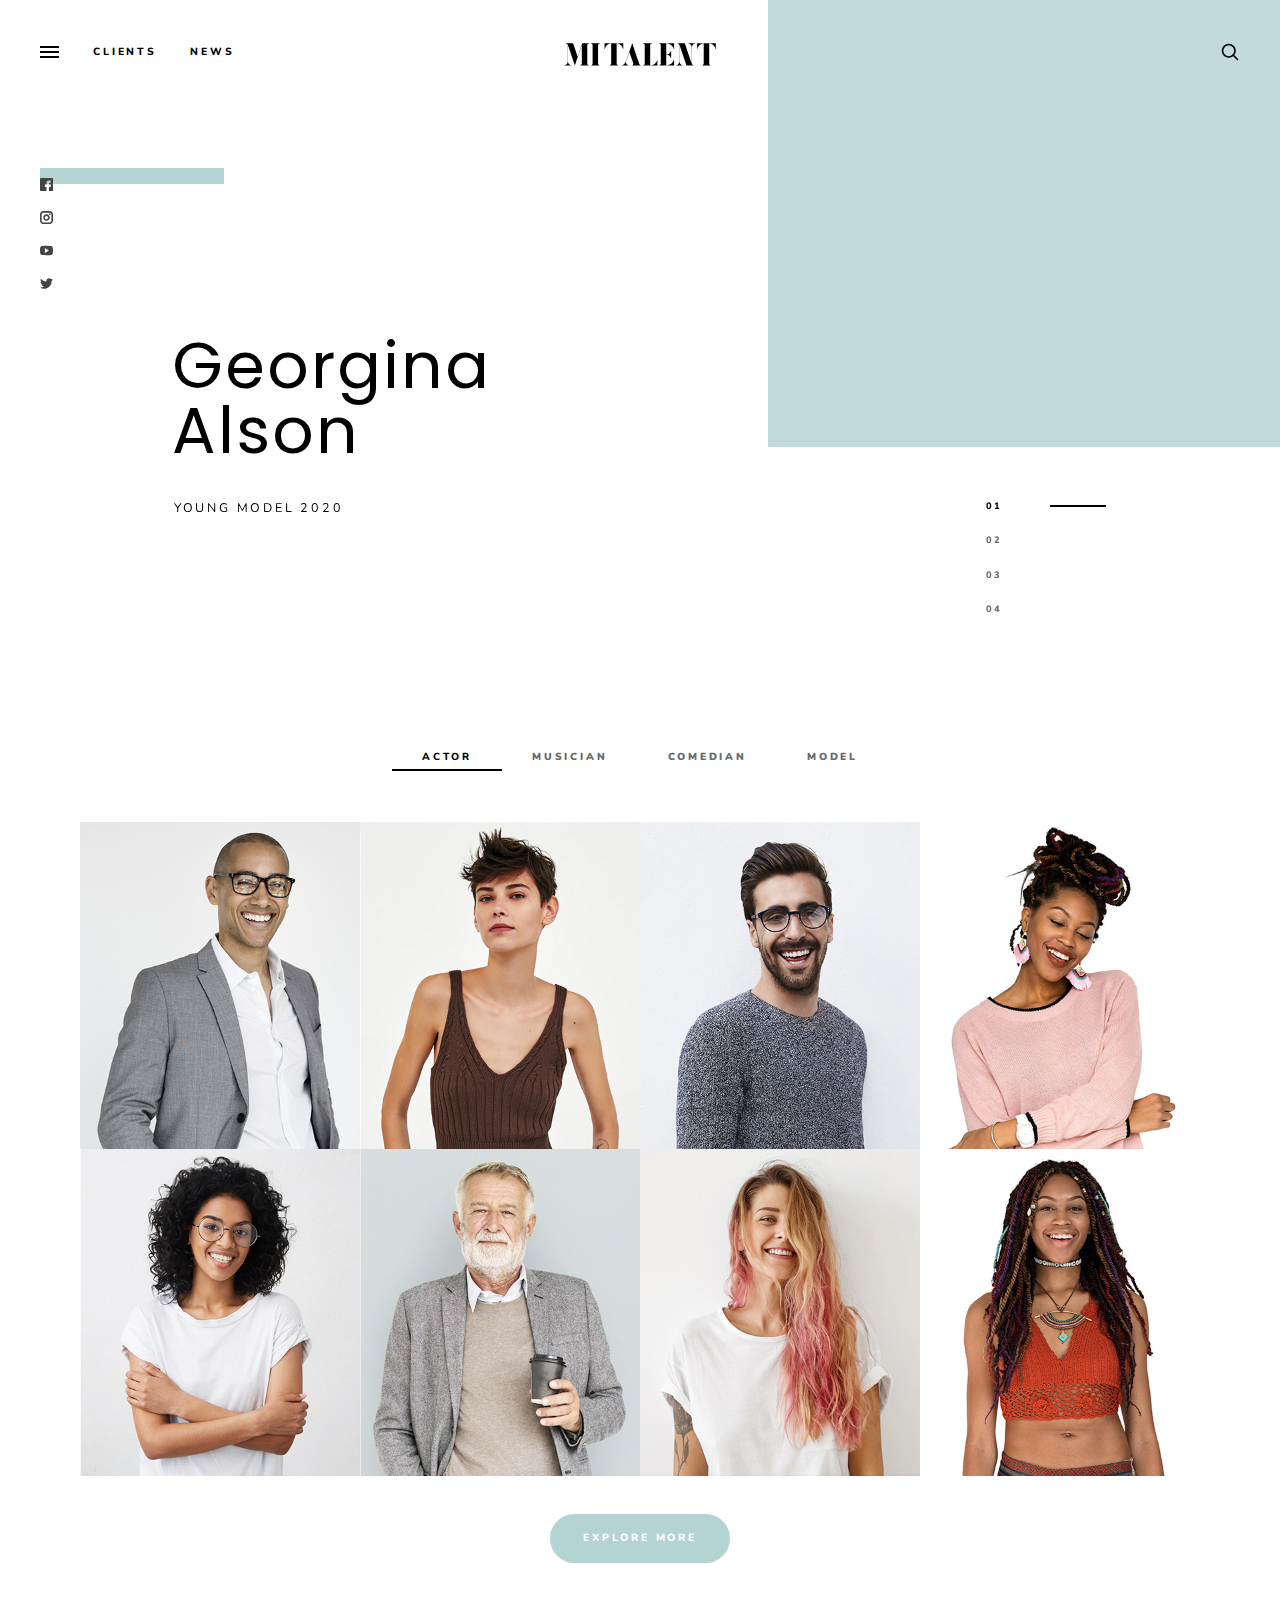
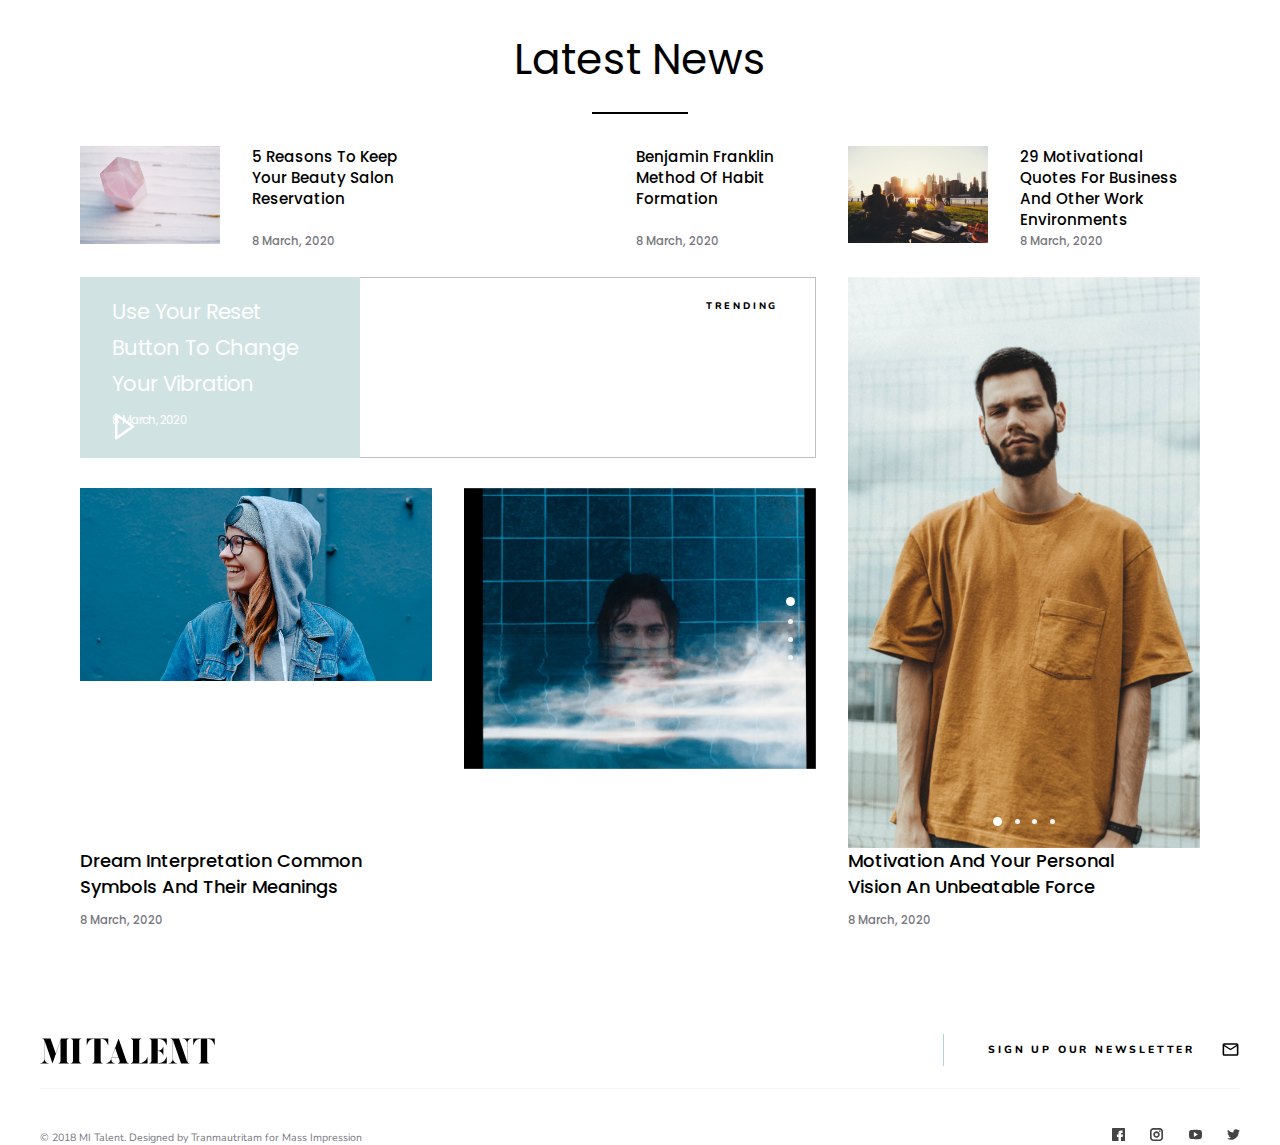
==== commit c7a1cc1b: "Add files via upload" ====
--- a/index.html
+++ b/index.html
@@ -23,10 +23,17 @@
             <div class="container container-my outer-indent">
                 <div class="flex-header">
                     <nav class="nav-header">
-                        <a  href="javascript:void(0)">
-                            <span class="menu-icon menu-btn"></span>
-                        </a>
-                        <a class="nav-header-item" href="clients.html">Clients</a>
+                        <div class="transform-menu">
+                            <a  class="menu-block" href="javascript:void(0)">
+                                <span class="menu-icon menu-btn"></span>
+                            </a>
+                            <nav class="transform-menu-nav "> 
+                                <a class="menu-nav__link menu-nav__link2" href="javascript:void(0)">Home</a>
+                                <a class="menu-nav__link menu-nav__link1" href="javascript:void(0)">About</a>
+                            </nav>
+                        </div>
+                        
+                        <a class="nav-header-item item-clients" href="clients.html">Clients</a>
                         <a class="nav-header-item " href="javascript:void(0)">News</a>
                     </nav>
                     <div class="logo">
@@ -508,7 +515,7 @@
                     </div>
             </div>
                 <div class="explore-bottom">
-                    <a href="/clients.html">explore more</a> 
+                    <a href="clients.html">explore more</a> 
                 </div>
             </div>
         </section>
@@ -687,7 +694,7 @@
 
 
         <!-- mob menu -->
-        <div class="mob-wrapper">
+        <!-- <div class="mob-wrapper">
             <div class="menu-mob">
                 <ul class="nav-list"> 
                     <li><a href="#">Home</a></li>
@@ -699,7 +706,7 @@
                     <li><a href="#">Contact</a></li>
                 </ul>
             </div>
-        </div>
+        </div> -->
                     <script src="js/main.min.js"></script>
                 </body>
             </html>--- a/css/styles.min.css
+++ b/css/styles.min.css
@@ -4,4 +4,4 @@
  * Licensed under: SEE LICENSE IN https://github.com/OwlCarousel2/OwlCarousel2/blob/master/LICENSE
  */
 .owl-carousel,.owl-carousel .owl-item{-webkit-tap-highlight-color:transparent;position:relative}.owl-carousel{display:none;width:100%;z-index:1}.owl-carousel .owl-stage{position:relative;-ms-touch-action:pan-Y;touch-action:manipulation;-moz-backface-visibility:hidden}.owl-carousel .owl-stage:after{content:".";display:block;clear:both;visibility:hidden;line-height:0;height:0}.owl-carousel .owl-stage-outer{position:relative;overflow:hidden;-webkit-transform:translate3d(0,0,0)}.owl-carousel .owl-item,.owl-carousel .owl-wrapper{-webkit-backface-visibility:hidden;-moz-backface-visibility:hidden;-ms-backface-visibility:hidden;-webkit-transform:translate3d(0,0,0);-moz-transform:translate3d(0,0,0);-ms-transform:translate3d(0,0,0)}.owl-carousel .owl-item{min-height:1px;float:left;-webkit-backface-visibility:hidden;-webkit-touch-callout:none}.owl-carousel .owl-item img{display:block;width:100%}.owl-carousel .owl-dots.disabled,.owl-carousel .owl-nav.disabled{display:none}.no-js .owl-carousel,.owl-carousel.owl-loaded{display:block}.owl-carousel .owl-dot,.owl-carousel .owl-nav .owl-next,.owl-carousel .owl-nav .owl-prev{cursor:pointer;-webkit-user-select:none;-khtml-user-select:none;-moz-user-select:none;-ms-user-select:none;user-select:none}.owl-carousel .owl-nav button.owl-next,.owl-carousel .owl-nav button.owl-prev,.owl-carousel button.owl-dot{background:0 0;color:inherit;border:none;padding:0!important;font:inherit}.owl-carousel.owl-loading{opacity:0;display:block}.owl-carousel.owl-hidden{opacity:0}.owl-carousel.owl-refresh .owl-item{visibility:hidden}.owl-carousel.owl-drag .owl-item{-ms-touch-action:pan-y;touch-action:pan-y;-webkit-user-select:none;-moz-user-select:none;-ms-user-select:none;user-select:none}.owl-carousel.owl-grab{cursor:move;cursor:grab}.owl-carousel.owl-rtl{direction:rtl}.owl-carousel.owl-rtl .owl-item{float:right}.owl-carousel .animated{animation-duration:1s;animation-fill-mode:both}.owl-carousel .owl-animated-in{z-index:0}.owl-carousel .owl-animated-out{z-index:1}.owl-carousel .fadeOut{animation-name:fadeOut}@keyframes fadeOut{0%{opacity:1}100%{opacity:0}}.owl-height{transition:height .5s ease-in-out}.owl-carousel .owl-item .owl-lazy{opacity:0;transition:opacity .4s ease}.owl-carousel .owl-item .owl-lazy:not([src]),.owl-carousel .owl-item .owl-lazy[src^=""]{max-height:0}.owl-carousel .owl-item img.owl-lazy{transform-style:preserve-3d}.owl-carousel .owl-video-wrapper{position:relative;height:100%;background:#000}.owl-carousel .owl-video-play-icon{position:absolute;height:80px;width:80px;left:50%;top:50%;margin-left:-40px;margin-top:-40px;background:url(owl.video.play.png) no-repeat;cursor:pointer;z-index:1;-webkit-backface-visibility:hidden;transition:transform .1s ease}.owl-carousel .owl-video-play-icon:hover{-ms-transform:scale(1.3,1.3);transform:scale(1.3,1.3)}.owl-carousel .owl-video-playing .owl-video-play-icon,.owl-carousel .owl-video-playing .owl-video-tn{display:none}.owl-carousel .owl-video-tn{opacity:0;height:100%;background-position:center center;background-repeat:no-repeat;background-size:contain;transition:opacity .4s ease}.owl-carousel .owl-video-frame{position:relative;z-index:1;height:100%;width:100%}
-a,abbr,acronym,address,applet,article,aside,audio,b,big,blockquote,body,canvas,caption,center,cite,code,dd,del,details,dfn,div,dl,dt,em,embed,fieldset,figcaption,figure,footer,form,h1,h2,h3,h4,h5,h6,header,hgroup,html,i,iframe,img,ins,kbd,label,legend,li,mark,menu,nav,object,ol,output,p,pre,q,ruby,s,samp,section,small,span,strike,strong,sub,summary,sup,table,tbody,td,tfoot,th,thead,time,tr,tt,u,ul,var,video{margin:0;padding:0;border:0;font-size:100%;font:inherit;vertical-align:baseline}article,aside,details,figcaption,figure,footer,header,hgroup,menu,nav,section{display:block}body{line-height:1}ol,ul{list-style:none}blockquote,q{quotes:none}blockquote:after,blockquote:before,q:after,q:before{content:"";content:none}table{border-collapse:collapse;border-spacing:0}*{padding:0;margin:0;border:0;outline:none;box-sizing:border-box}html{height:100%;scroll-behavior:smooth}body,html{min-height:100%;width:100%}.clear:after,.clear:before{content:" ";display:table}.clear:after{clear:both}.container{max-width:1920px;padding:0 60px}@media (max-width:1919px){.container{padding:0 40px}}@media (min-width:530px) and (max-width:991px){.container{padding:0 2.5vw}}@media (min-width:320px) and (max-width:529px){.container{padding:0 3vw}}a{text-decoration:none;display:block}html{width:100%;max-width:100%}html::-webkit-scrollbar{width:3px;height:3px}html::-webkit-scrollbar-button{background-color:#666}html::-webkit-scrollbar-track{background-color:#999}html::-webkit-scrollbar-track-piece{background-color:#fff}html::-webkit-scrollbar-thumb{height:50px;background-color:#666;border-radius:3px}html:-webkit-scrollbar-corner{background-color:#999}html::-webkit-resizer{background-color:#666}.main-wrapper{margin:0 auto;max-width:1920px}.outer-indent{margin-bottom:167px}@media (min-width:1200px) and (max-width:1919px){.outer-indent{margin-bottom:7.5vw}}@media (min-width:992px) and (max-width:1199px){.outer-indent{margin-bottom:6vw}}@media (min-width:768px) and (max-width:991px){.outer-indent{margin-bottom:4vw}}@media (min-width:320px) and (max-width:767px){.outer-indent{margin-bottom:2.7vw}}@media (min-width:320px) and (max-width:991px){.nav-header-item{display:none}}.container-my{padding-top:67px;position:relative;font-family:Nunito,sans-serif;font-weight:800}.container-my a{text-decoration:none;color:#000}.container-my:before{content:"";width:769px;height:720px;background-color:#c2dada;position:absolute;z-index:-1;right:0;top:0}@media (min-width:992px) and (max-width:1918px){.container-my:before{width:40vw;height:34.9vw}}@media (min-width:768px) and (max-width:991px){.container-my:before{width:40vw;height:40vw}}@media (min-width:576px) and (max-width:767px){.container-my:before{width:100vw;height:78vw}}@media (min-width:530px) and (max-width:575px){.container-my:before{height:80vw}}@media (min-width:440px) and (max-width:529px){.container-my:before{height:85vw}}@media (min-width:320px) and (max-width:439px){.container-my:before{height:90vw}}@media (min-width:320px) and (max-width:1919px){.container-my{padding-top:2.6vw}}.flex-header{justify-content:space-between;display:flex;align-items:center;flex-wrap:wrap}.header-search,.logo,.nav-header{flex-basis:33.3%}@media (min-width:320px) and (max-width:767px){.header-search,.nav-header{flex-basis:50%}}.logo{text-align:center}@media (min-width:320px) and (max-width:767px){.logo{flex-basis:100%;order:-1}}.logo-img{width:37.8%;margin-top:7px}@media (min-width:440px) and (max-width:991px){.logo-img{width:51%;margin-top:0}}@media (min-width:440px) and (max-width:767px){.logo-img{width:25%}}@media (min-width:320px) and (max-width:439px){.logo-img{width:35%}}.nav-header{display:flex;align-items:center}.nav-header-item{font-size:14px;letter-spacing:2.8px;text-transform:uppercase;margin-right:51px;transition:all .3s ease-in-out;-webkit-transition:all .3s ease-in-out;-moz-transition:all .3s ease-in-out;-ms-transition:all .3s ease-in-out;-o-transition:all .3s ease-in-out}@media (min-width:992px) and (max-width:1919px){.nav-header-item{font-size:calc((100vw - 1200px)/720*4 + 10px);margin-right:2.5vw}}.nav-header-item:hover{color:#b3d4d4}.nav-header-item:hover,.text-block{transition:all .3s ease-in-out;-webkit-transition:all .3s ease-in-out;-moz-transition:all .3s ease-in-out;-ms-transition:all .3s ease-in-out;-o-transition:all .3s ease-in-out}.text-block{margin-right:10px;height:40px;padding-left:2.6vw;background-color:transparent;width:0;-webkit-appearance:none}@media (min-width:768px) and (max-width:1919px){.text-block{height:3vw}}.text-block--active{border-left:1px solid #fff;width:59%;transition:all .3s ease-in-out;-webkit-transition:all .3s ease-in-out;-moz-transition:all .3s ease-in-out;-ms-transition:all .3s ease-in-out;-o-transition:all .3s ease-in-out}.text-block::-webkit-input-placeholder{color:#000;font-size:14px;font-family:Nunito,sans-serif;font-weight:800;letter-spacing:2.8px;text-transform:uppercase}.text-block::-moz-placeholder{color:#000;font-size:14px;font-family:Nunito,sans-serif;font-weight:800;letter-spacing:2.8px;text-transform:uppercase}.text-block:-ms-input-placeholder{color:#000;font-size:14px;font-family:Nunito,sans-serif;font-weight:800;letter-spacing:2.8px;text-transform:uppercase}.text-block::-ms-input-placeholder{color:#000;font-size:14px;font-family:Nunito,sans-serif;font-weight:800;letter-spacing:2.8px;text-transform:uppercase}.text-block::placeholder{color:#000;font-size:14px;font-family:Nunito,sans-serif;font-weight:800;letter-spacing:2.8px;text-transform:uppercase}@media (min-width:992px) and (max-width:1919px){.text-block::-webkit-input-placeholder{font-size:calc((100vw - 1200px)/720*4 + 10px)}.text-block::-moz-placeholder{font-size:calc((100vw - 1200px)/720*4 + 10px)}.text-block:-ms-input-placeholder{font-size:calc((100vw - 1200px)/720*4 + 10px)}.text-block::-ms-input-placeholder{font-size:calc((100vw - 1200px)/720*4 + 10px)}.text-block::placeholder{font-size:calc((100vw - 1200px)/720*4 + 10px)}}@media (min-width:768px) and (max-width:991px){.text-block::-webkit-input-placeholder{font-size:calc((100vw - 1200px)/720*4 + 10px)}.text-block::-moz-placeholder{font-size:calc((100vw - 1200px)/720*4 + 10px)}.text-block:-ms-input-placeholder{font-size:calc((100vw - 1200px)/720*4 + 10px)}.text-block::-ms-input-placeholder{font-size:calc((100vw - 1200px)/720*4 + 10px)}.text-block::placeholder{font-size:calc((100vw - 1200px)/720*4 + 10px)}}@media (min-width:576px) and (max-width:767px){.text-block::-webkit-input-placeholder{font-size:11px}.text-block::-moz-placeholder{font-size:11px}.text-block:-ms-input-placeholder{font-size:11px}.text-block::-ms-input-placeholder{font-size:11px}.text-block::placeholder{font-size:11px}}@media (min-width:320px) and (max-width:575px){.text-block::-webkit-input-placeholder{font-size:10px}.text-block::-moz-placeholder{font-size:10px}.text-block:-ms-input-placeholder{font-size:10px}.text-block::-ms-input-placeholder{font-size:10px}.text-block::placeholder{font-size:10px}}.header-search{display:flex;position:relative;justify-content:flex-end;align-items:center}.header-search-btn{width:20px;height:20px;background:none;outline:none!important}@media (min-width:992px) and (max-width:1500px){.header-search-btn{background-size:18px}}.menu-icon{display:block;width:20px;height:2px;background-color:#000;margin-right:45px}@media (min-width:992px) and (max-width:1500px){.menu-icon{width:19px;margin-right:2.6vw}}.menu-icon:after,.menu-icon:before{display:block;content:"";width:20px;height:2px;background-color:#000}@media (min-width:992px) and (max-width:1500px){.menu-icon:after,.menu-icon:before{width:19px}}.menu-icon:before{transform:translateY(-6px);-webkit-transform:translateY(-6px);-moz-transform:translateY(-6px);-ms-transform:translateY(-6px);-o-transform:translateY(-6px)}.menu-icon:after{transform:translateY(4px);-webkit-transform:translateY(4px);-moz-transform:translateY(4px);-ms-transform:translateY(4px);-o-transform:translateY(4px)}.header-search-stroke{fill:none;stroke:#000;stroke-width:2;stroke-linecap:round;stroke-linejoin:round}.header-search-stroke--active{stroke:#fff}.container-relative{position:relative}.verticalsocial-network{position:absolute;top:10px;z-index:100}.network{justify-content:space-between;display:flex;flex-direction:column;width:16px;height:180px}@media (min-width:992px) and (max-width:1919px){.network{height:9vw}}@media (min-width:320px) and (max-width:991px){.network{display:none}}.network-item{fill:#444}@media (min-width:1200px) and (max-width:1600px){.network-item{width:13px}}@media (min-width:992px) and (max-width:1199px){.network-item{width:12px}}.network-item:hover path,.network-item path{transition:all .4s ease-in-out;-webkit-transition:all .4s ease-in-out;-moz-transition:all .4s ease-in-out;-ms-transition:all .4s ease-in-out;-o-transition:all .4s ease-in-out}.network-item:hover path{fill:#b3d4d4}.header-slider,.slider-area{position:relative}.owl-stage-outer{counter-reset:sec -2}.item{position:relative}.item:before{position:absolute;counter-increment:sec;content:"0" counter(sec);transform:rotate(-90deg);-webkit-transform:rotate(-90deg);-moz-transform:rotate(-90deg);-ms-transform:rotate(-90deg);-o-transform:rotate(-90deg);bottom:263px;font-family:Poppins,sans-serif;font-weight:500;font-size:18px}@media (min-width:1200px) and (max-width:1919px){.item:before{font-size:calc((100vw - 1200px)/720*4 + 14px);bottom:14.3vw}}@media (min-width:1251px) and (max-width:1600px){.item:before{bottom:34.5%}}@media (min-width:992px) and (max-width:1250px){.item:before{bottom:33.1%}}@media (min-width:768px) and (max-width:1199px){.item:before{font-size:calc((100vw - 1200px)/720*2 + 13px)}}@media (min-width:320px) and (max-width:991px){.item:before{bottom:30%}}@media (min-width:576px) and (max-width:991px){.item:before{font-size:14px}}@media (min-width:530px) and (max-width:575px){.item:before{font-size:14px}}@media (min-width:440px) and (max-width:529px){.item:before{font-size:calc((100vw - 1200px)/720*2 + 13px);z-index:100;left:1vw}}@media (min-width:320px) and (max-width:439px){.item:before{font-size:calc((100vw - 1200px)/720*2 + 13px);z-index:100;left:1.2vw}}.item:after{content:"";height:60px;width:2px;background-color:#000;position:absolute;z-index:10;left:8px;bottom:360px}@media (min-width:320px) and (max-width:1919px){.item:after{bottom:50%;height:10%;left:3px}}@media (min-width:1400px) and (max-width:1919px){.item:after{left:6px}}@media (min-width:1200px) and (max-width:1399px){.item:after{left:5px}}@media (min-width:921px) and (max-width:991px){.item:after{left:.5vw}}@media (min-width:768px) and (max-width:920px){.item:after{left:.65vw}}@media (min-width:600px) and (max-width:700px){.item:after{left:.7vw}}@media (min-width:576px) and (max-width:767px){.item:after{left:.8vw}}@media (min-width:530px) and (max-width:575px){.item:after{left:.9vw}}@media (min-width:440px) and (max-width:529px){.item:after{left:1.8vw}}@media (min-width:320px) and (max-width:439px){.item:after{left:2vw}}.owl-item.active>.item:after{-webkit-animation-duration:2s;animation-duration:2s;-webkit-animation-name:move2;animation-name:move2;-webkit-animation-direction:alternate;animation-direction:alternate;-webkit-animation-iteration-count:infinite;animation-iteration-count:infinite;-webkit-animation-fill-mode:backwards;animation-fill-mode:backwards;-webkit-animation-timing-function:linear;animation-timing-function:linear}@-webkit-keyframes move2{50%{height:10%;transform:translateY(1.5vw);-webkit-transform:translateY(1.5vw);-moz-transform:translateY(1.5vw);-ms-transform:translateY(1.5vw);-o-transform:translateY(1.5vw)}to{height:20%;transform:translateY(3vw);-webkit-transform:translateY(3vw);-moz-transform:translateY(3vw);-ms-transform:translateY(3vw);-o-transform:translateY(3vw)}}@keyframes move2{50%{height:10%;transform:translateY(1.5vw);-webkit-transform:translateY(1.5vw);-moz-transform:translateY(1.5vw);-ms-transform:translateY(1.5vw);-o-transform:translateY(1.5vw)}to{height:20%;transform:translateY(3vw);-webkit-transform:translateY(3vw);-moz-transform:translateY(3vw);-ms-transform:translateY(3vw);-o-transform:translateY(3vw)}}.translate-title-slider:after{content:"";right:4.9%;bottom:35%;position:absolute;width:56px;height:7px;background-color:#fff;-webkit-animation-duration:4.5s;animation-duration:4.5s;-webkit-animation-name:move1;animation-name:move1;-webkit-animation-direction:alternate;animation-direction:alternate;-webkit-animation-iteration-count:infinite;animation-iteration-count:infinite;-webkit-animation-fill-mode:backwards;animation-fill-mode:backwards;-webkit-animation-timing-function:linear;animation-timing-function:linear}@media (min-width:900px) and (max-width:1919px){.translate-title-slider:after{right:11%;bottom:35%;width:10%;height:3%}}@media (min-width:1000px) and (max-width:1600px){.translate-title-slider:after{right:11%;bottom:35%}}@media (min-width:1201px) and (max-width:1360px){.translate-title-slider:after{right:12%;bottom:35%}}@media (min-width:1100px) and (max-width:1200px){.translate-title-slider:after{right:13.5%;bottom:35%}}@media (min-width:900px) and (max-width:1099px){.translate-title-slider:after{right:14%;bottom:35%}}@media (min-width:320px) and (max-width:900px){.translate-title-slider:after{display:none}}@-webkit-keyframes move1{50%{transform:translate3d(100px,-140px,5px);-webkit-transform:translate3d(100px,-140px,5px);-moz-transform:translate3d(100px,-140px,5px);-ms-transform:translate3d(100px,-140px,5px);-o-transform:translate3d(100px,-140px,5px)}to{transform:translate3d(200px,100px,5px);-webkit-transform:translate3d(200px,100px,5px);-moz-transform:translate3d(200px,100px,5px);-ms-transform:translate3d(200px,100px,5px);-o-transform:translate3d(200px,100px,5px)}}@keyframes move1{50%{transform:translate3d(100px,-140px,5px);-webkit-transform:translate3d(100px,-140px,5px);-moz-transform:translate3d(100px,-140px,5px);-ms-transform:translate3d(100px,-140px,5px);-o-transform:translate3d(100px,-140px,5px)}to{transform:translate3d(200px,100px,5px);-webkit-transform:translate3d(200px,100px,5px);-moz-transform:translate3d(200px,100px,5px);-ms-transform:translate3d(200px,100px,5px);-o-transform:translate3d(200px,100px,5px)}}.owl-item.active>.item>.translate-title-slider:after{-webkit-transform:translateX(0);transform:translateX(0);transition:all 1s ease-in-out;-webkit-transition:all 1s ease-in-out;-moz-transition:all 1s ease-in-out;-ms-transition:all 1s ease-in-out;-o-transition:all 1s ease-in-out}.form-slide{margin-left:262px;max-width:1121px;height:auto;position:relative}@media (min-width:992px) and (max-width:1919px){.form-slide{margin-left:14.4vw;margin-right:23.1vw}}@media (min-width:768px) and (max-width:991px){.form-slide{margin-left:4vw;margin-right:23.1vw}}@media (min-width:530px) and (max-width:767px){.form-slide{margin-left:4.2vw;margin-right:4.2vw}}@media (min-width:320px) and (max-width:529px){.form-slide{margin-left:0;margin-right:0}}.form-slide .slide{width:100%;height:auto}.title-slider{display:flex;flex-direction:column;align-items:flex-start;position:absolute;z-index:1000;top:266px;left:180px}@media (min-width:992px) and (max-width:1919px){.title-slider{top:13vw;left:10.3vw}}@media (min-width:530px) and (max-width:991px){.title-slider{top:5vw;left:8vw}}@media (min-width:320px) and (max-width:529px){.title-slider{top:3vw;left:3vw}}.slider-name{font-family:Poppins,sans-serif;font-size:101px;width:505px;letter-spacing:2.02px;line-height:100px}@media (min-width:576px) and (max-width:1919px){.slider-name{font-size:calc((100vw - 1200px)/720*41 + 60px);width:27.7vw;line-height:1em}}@media (min-width:320px) and (max-width:575px){.slider-name{font-size:calc((100vw - 1200px)/720*39 + 62px);width:27vw;line-height:1em}}.transition-slider-name{transform:translateX(100%);-webkit-transform:translateX(100%);-moz-transform:translateX(100%);-ms-transform:translateX(100%);-o-transform:translateX(100%)}.owl-item.active>.item>.title-slider>.transition-description-slider,.owl-item.active>.item>.title-slider>.transition-slider-name,.transition-slider-name{transition:all 1s ease-in-out;-webkit-transition:all 1s ease-in-out;-moz-transition:all 1s ease-in-out;-ms-transition:all 1s ease-in-out;-o-transition:all 1s ease-in-out}.owl-item.active>.item>.title-slider>.transition-description-slider,.owl-item.active>.item>.title-slider>.transition-slider-name{-webkit-transform:translateX(0);transform:translateX(0)}.transition-description-slider{transform:translateY(300%);-webkit-transform:translateY(300%);-moz-transform:translateY(300%);-ms-transform:translateY(300%);-o-transform:translateY(300%);transition:all 1s ease-in-out;-webkit-transition:all 1s ease-in-out;-moz-transition:all 1s ease-in-out;-ms-transition:all 1s ease-in-out;-o-transition:all 1s ease-in-out}.description-slider{margin-top:66px;font-family:Nunito,sans-serif;letter-spacing:2.8px;text-transform:uppercase;font-size:17px;margin-left:2px}@media (min-width:576px) and (max-width:1919px){.description-slider{font-size:calc((100vw - 1200px)/720*5 + 12px);margin-top:3vw}}@media (min-width:320px) and (max-width:575px){.description-slider{font-size:calc((100vw - 1200px)/720*4 + 13px);margin-top:3vw}}.linkandbutton{display:flex;color:#fff;z-index:1001;font-family:Nunito,sans-serif;font-weight:800;font-size:14px;letter-spacing:2.8px;position:absolute;bottom:0}.linkandbutton a{transition:all .4s ease-in-out;-webkit-transition:all .4s ease-in-out;-moz-transition:all .4s ease-in-out;-ms-transition:all .4s ease-in-out;-o-transition:all .4s ease-in-out}@media (min-width:320px) and (max-width:991px){.linkandbutton a{order:1}}.linkandbutton a:hover{color:#000;transition:all .4s ease-in-out;-webkit-transition:all .4s ease-in-out;-moz-transition:all .4s ease-in-out;-ms-transition:all .4s ease-in-out;-o-transition:all .4s ease-in-out}@media (min-width:992px) and (max-width:1919px){.linkandbutton{font-size:calc((100vw - 1200px)/720*4 + 10px);bottom:0}}@media (min-width:576px) and (max-width:991px){.linkandbutton{font-size:calc((100vw - 1200px)/720*3 + 10px);left:4vw;bottom:0}}@media (min-width:530px) and (max-width:575px){.linkandbutton{font-size:calc((100vw - 1200px)/720*1 + 12px);left:4vw;bottom:0}}@media (min-width:320px) and (max-width:529px){.linkandbutton{font-size:calc((100vw - 1200px)/720*3 + 10px);left:0;bottom:0}}.linkandbutton .profile-page{width:262px;height:110px;background-color:#b4d3d3;text-align:center;line-height:110px;text-transform:uppercase}@media (min-width:768px) and (max-width:1919px){.linkandbutton .profile-page{width:14.4vw;height:5vw;line-height:5vw}}@media (min-width:576px) and (max-width:767px){.linkandbutton .profile-page{width:20vw;height:7.5vw;line-height:7.5vw}}@media (min-width:320px) and (max-width:575px){.linkandbutton .profile-page{width:26vw;height:10vw;line-height:10vw}}.linkandbutton .play{display:flex;align-items:center;justify-content:center;width:110px;height:110px;background-color:#fff;outline:none}@media (min-width:768px) and (max-width:1919px){.linkandbutton .play{width:5vw;height:5vw;line-height:5vw}}@media (min-width:576px) and (max-width:767px){.linkandbutton .play{width:7.5vw;height:7.5vw;line-height:7.5vw}}@media (min-width:320px) and (max-width:575px){.linkandbutton .play{width:10vw;height:10vw;line-height:10vw}}.linkandbutton .play .animation-btn{width:40%;-webkit-animation:heartbeat 1.5s ease-in-out infinite both;animation:heartbeat 1.5s ease-in-out infinite both}@-webkit-keyframes heartbeat{0%{-webkit-transform:scale(1);transform:scale(1);-webkit-transform-origin:center center;transform-origin:center center;-webkit-animation-timing-function:ease-out;animation-timing-function:ease-out}10%{-webkit-transform:scale(.91);transform:scale(.91);-webkit-animation-timing-function:ease-in;animation-timing-function:ease-in}17%{-webkit-transform:scale(.98);transform:scale(.98);-webkit-animation-timing-function:ease-out;animation-timing-function:ease-out}33%{-webkit-transform:scale(.87);transform:scale(.87);-webkit-animation-timing-function:ease-in;animation-timing-function:ease-in}45%{-webkit-transform:scale(1);transform:scale(1);-webkit-animation-timing-function:ease-out;animation-timing-function:ease-out}}@keyframes heartbeat{0%{-webkit-transform:scale(1);transform:scale(1);-webkit-transform-origin:center center;transform-origin:center center;-webkit-animation-timing-function:ease-out;animation-timing-function:ease-out}10%{-webkit-transform:scale(.91);transform:scale(.91);-webkit-animation-timing-function:ease-in;animation-timing-function:ease-in}17%{-webkit-transform:scale(.98);transform:scale(.98);-webkit-animation-timing-function:ease-out;animation-timing-function:ease-out}33%{-webkit-transform:scale(.87);transform:scale(.87);-webkit-animation-timing-function:ease-in;animation-timing-function:ease-in}45%{-webkit-transform:scale(1);transform:scale(1);-webkit-animation-timing-function:ease-out;animation-timing-function:ease-out}}.horizontal-part{counter-reset:section;justify-content:space-between;display:flex;flex-direction:column;height:156px;position:absolute;right:307px;bottom:140px}@media (min-width:1200px) and (max-width:1919px){.horizontal-part{height:9vw;right:18.5vw;bottom:5.7vw}}@media (min-width:992px) and (max-width:1199px){.horizontal-part{height:9vw;right:18.5vw;bottom:3.7vw}}@media (min-width:768px) and (max-width:991px){.horizontal-part{height:9vw;right:16.5vw;bottom:5vw}}@media (min-width:320px) and (max-width:767px){.horizontal-part{display:none}}.button-dots{font-family:Nunito,sans-serif;font-weight:800;font-size:12px;color:#696970;letter-spacing:2.8px;text-decoration:none;background:none;position:relative}@media (min-width:768px) and (max-width:1919px){.button-dots{font-size:calc((100vw - 1200px)/720*3 + 9px)}}.button-dots:before{counter-increment:section;content:"0" counter(section)}.button-dots.active{color:#000}.button-dots.active:after{content:"";height:2px;width:56px;background-color:#000;position:absolute;top:50%;left:100px;transform:translateY(-50%);-webkit-transform:translateY(-50%);-moz-transform:translateY(-50%);-ms-transform:translateY(-50%);-o-transform:translateY(-50%)}@media (min-width:1200px) and (max-width:1919px){.button-dots.active:after{left:5vw}}@media (min-width:768px) and (max-width:1199px){.button-dots.active:after{left:5vw;width:45px}}.firstpart,.secondpart{width:0;height:50%;background-color:transparent}@-webkit-keyframes add-objekt1{0%{width:0}20%{width:0}50%{width:0;background:#fff}80%{width:100%;background:#fff}to{width:100%;background:#fff}}@keyframes add-objekt1{0%{width:0}20%{width:0}50%{width:0;background:#fff}80%{width:100%;background:#fff}to{width:100%;background:#fff}}@-webkit-keyframes add-objekt2{0%{width:0}30%{width:0}75%{width:0;background:#fff}90%{width:100%;background:#fff}to{width:100%;background:#fff}}@keyframes add-objekt2{0%{width:0}30%{width:0}75%{width:0;background:#fff}90%{width:100%;background:#fff}to{width:100%;background:#fff}}.firstpart{-webkit-animation-name:add-objekt1;animation-name:add-objekt1;-webkit-animation-iteration-count:infinite;animation-iteration-count:infinite;-webkit-animation-fill-mode:backwards;animation-fill-mode:backwards;-webkit-animation-timing-function:ease;animation-timing-function:ease}.firstpart,.secondpart{-webkit-animation-delay:2s;animation-delay:2s;-webkit-animation-duration:2s;animation-duration:2s;-webkit-animation-direction:alternate;animation-direction:alternate}.secondpart{-webkit-animation-name:add-objekt2;animation-name:add-objekt2;-webkit-animation-iteration-count:infinite;animation-iteration-count:infinite;-webkit-animation-fill-mode:backwards;animation-fill-mode:backwards;-webkit-animation-timing-function:ease;animation-timing-function:ease}.animation-slider{display:flex;flex-direction:column;background:transparent;position:absolute;top:0;bottom:0;left:0;right:0;z-index:100}.filter{display:flex;justify-content:center;margin:0 auto;font-family:Nunito,sans-serif;font-weight:900;font-size:12px;letter-spacing:2.8px;text-transform:uppercase}@media (min-width:768px) and (max-width:1919px){.filter{font-size:calc((100vw - 1200px)/720*2 + 10px)}}@media (min-width:320px) and (max-width:767px){.filter{font-size:calc((100vw - 1200px)/720*1 + 11px);justify-content:space-around}}@media (min-width:320px) and (max-width:439px){.filter{font-size:calc((100vw - 1200px)/720*2 + 10px)}}.filter li a{text-decoration:none;color:#696970;padding:0 30px}@media (min-width:320px) and (max-width:1199px){.filter li a{padding:0 1.3vw}}.filter .ui-state-active{position:relative;font-weight:800;padding-bottom:14px}.filter .ui-state-active>a{color:#000}@media (min-width:576px) and (max-width:1919px){.filter .ui-state-active{padding-bottom:.7vw}}@media (min-width:320px) and (max-width:576px){.filter .ui-state-active{padding-bottom:2vw}}.ui-state-active:after{content:" ";display:block;height:2px;width:100%;background-color:#000;position:absolute;bottom:0}.gutters{padding-top:115px}@media (min-width:992px) and (max-width:1919px){.gutters{padding-top:5vw}}@media (min-width:768px) and (max-width:991px){.gutters{padding-top:4vw}}@media (min-width:320px) and (max-width:767px){.gutters{padding-top:7vw}}.margin-bottom{margin-bottom:81px}@media (min-width:992px) and (max-width:1919px){.margin-bottom{margin-bottom:4vw}}@media (min-width:320px) and (max-width:991px){.margin-bottom{margin-bottom:3vw}}.inner-padding{padding-right:60px;padding-left:60px}@media (min-width:992px) and (max-width:1919px){.inner-padding{padding:0 40px}}@media (min-width:576px) and (max-width:991px){.inner-padding{padding:0 4vw}}@media (min-width:320px) and (max-width:575px){.inner-padding{padding:0}}.filter-artist{display:flex;flex-wrap:wrap;justify-content:center}.filter-artist__item{position:relative;flex-basis:25%}@media (min-width:768px) and (max-width:950px){.filter-artist__item{flex-basis:33.3%}}@media (min-width:320px) and (max-width:767px){.filter-artist__item{flex-basis:50%}}.filter-artist__item img{display:flex;width:100%}@media (min-width:320px) and (max-width:950px){.filter-artist__item img{display:block}}@media (min-width:320px) and (max-width:950px){.filter-artist a:nth-child(7),.filter-artist a:nth-child(8){display:none}}@media (min-width:320px) and (max-width:767px){.filter-artist a:nth-child(5),.filter-artist a:nth-child(6){display:none}}.information-artist-active{display:flex;opacity:0;width:100%;height:auto;background-color:rgba(45,47,51,.69);position:absolute;bottom:0;right:0;top:0;left:0;flex-direction:column;justify-content:flex-end;align-content:center;text-decoration:none;transition:all .5s ease-in-out;-webkit-transition:all .5s ease-in-out;-moz-transition:all .5s ease-in-out;-ms-transition:all .5s ease-in-out;-o-transition:all .5s ease-in-out}.information-artist-active .information-artist{text-align:center;margin-bottom:46px;color:#fff;font-family:Poppins,sans-serif;font-size:30px}@media (min-width:768px) and (max-width:1919px){.information-artist-active .information-artist{font-size:calc((100vw - 1200px)/720*10 + 20px);margin-bottom:2.5vw}}@media (min-width:320px) and (max-width:767px){.information-artist-active .information-artist{font-size:calc((100vw - 1200px)/720*5 + 25px);margin-bottom:3.5vw}}@media (min-width:320px) and (max-width:439px){.information-artist-active .information-artist{font-size:calc((100vw - 1200px)/720*7 + 23px)}}.information-artist-active span{display:block;font-size:12px;font-family:Nunito,sans-serif;font-weight:800;color:#aeaeb7;margin-top:15px;letter-spacing:2.8px;text-transform:uppercase}@media (min-width:768px) and (max-width:1919px){.information-artist-active span{font-size:calc((100vw - 1200px)/720*4 + 8px);margin-top:1vw}}@media (min-width:440px) and (max-width:767px){.information-artist-active span{font-size:calc((100vw - 1200px)/720*1 + 11px)}}@media (min-width:320px) and (max-width:439px){.information-artist-active span{font-size:calc((100vw - 1200px)/720*2 + 10px);margin-top:1.5vw}}.information-artist-active .circle{width:56px;height:56px;border-radius:50%;-webkit-border-radius:50%;-moz-border-radius:50%;-ms-border-radius:50%;-o-border-radius:50%;position:absolute;top:18px;right:18px;background:url(../images/ArrowUPRight.png) no-repeat 50%;background-color:#b4d3d3}@media (min-width:768px) and (max-width:1919px){.information-artist-active .circle{width:3.3vw;height:3.3vw;top:1vw;right:1vw}}@media (min-width:950px) and (max-width:1199px){.information-artist-active .circle{width:40px;height:40px}}@media (min-width:768px) and (max-width:949px){.information-artist-active .circle{width:30px;height:30px;background-size:50%}}@media (min-width:320px) and (max-width:767px){.information-artist-active .circle{width:8vw;height:8vw;background-size:50%}}@media (min-width:320px) and (max-width:439px){.information-artist-active .circle{top:2vw;right:2vw}}.explore-bottom{text-align:center}.explore-bottom a{color:#fff;margin-top:60px;width:220px;height:60px;background-color:#b4d3d3;border-radius:30px;-webkit-border-radius:30px;-moz-border-radius:30px;-ms-border-radius:30px;-o-border-radius:30px;line-height:60px;display:inline-block;letter-spacing:2.8px;text-transform:uppercase;font-size:14px;font-family:Nunito,sans-serif;font-weight:800}.explore-bottom a,.explore-bottom a:hover{transition:all .4s ease-in-out;-webkit-transition:all .4s ease-in-out;-moz-transition:all .4s ease-in-out;-ms-transition:all .4s ease-in-out;-o-transition:all .4s ease-in-out}.explore-bottom a:hover{color:#000;background-color:#fff;border:2px solid #b4d3d3;transform:translateY(5px);-webkit-transform:translateY(5px);-moz-transform:translateY(5px);-ms-transform:translateY(5px);-o-transform:translateY(5px)}@media (min-width:768px) and (max-width:1919px){.explore-bottom a{font-size:calc((100vw - 1200px)/720*4 + 10px);margin-top:3vw;width:14vw;height:3.8vw;line-height:3.8vw}}@media (min-width:768px) and (max-width:991px){.explore-bottom a{font-size:calc((100vw - 1200px)/720*3 + 11px);width:17vw;height:4vw;line-height:4vw}}@media (min-width:440px) and (max-width:767px){.explore-bottom a{font-size:calc((100vw - 1200px)/720*1 + 13px);width:30vw;height:8vw;line-height:8vw;margin-top:4vw;font-size:calc((100vw - 1200px)/720*2 + 12px)}}@media (min-width:320px) and (max-width:439px){.explore-bottom a{font-size:calc((100vw - 1200px)/720*3 + 11px);width:33vw;height:8vw;line-height:8vw;margin-top:4vw}}.filter-artist__item:hover .information-artist-active,.filter-artist a{transition:all .4s ease-in-out;-webkit-transition:all .4s ease-in-out;-moz-transition:all .4s ease-in-out;-ms-transition:all .4s ease-in-out;-o-transition:all .4s ease-in-out}.filter-artist__item:hover .information-artist-active{display:flex;opacity:1;position:absolute}.information-artist-active:hover .wibro{-webkit-animation:flip-scale-down-diag-2 .5s linear both;animation:flip-scale-down-diag-2 .5s linear both}@-webkit-keyframes flip-scale-down-diag-2{0%{-webkit-transform:scale(1) rotate3d(-1,1,0,0deg);transform:scale(1) rotate3d(-1,1,0,0deg)}50%{-webkit-transform:scale(.4) rotate3d(-1,1,0,-90deg);transform:scale(.4) rotate3d(-1,1,0,-90deg)}to{-webkit-transform:scale(1) rotate3d(-1,1,0,-180deg);transform:scale(1) rotate3d(-1,1,0,-180deg)}}@keyframes flip-scale-down-diag-2{0%{-webkit-transform:scale(1) rotate3d(-1,1,0,0deg);transform:scale(1) rotate3d(-1,1,0,0deg)}50%{-webkit-transform:scale(.4) rotate3d(-1,1,0,-90deg);transform:scale(.4) rotate3d(-1,1,0,-90deg)}to{-webkit-transform:scale(1) rotate3d(-1,1,0,-180deg);transform:scale(1) rotate3d(-1,1,0,-180deg)}}.inner-margin{margin-top:111px;padding:0 120px;font-family:Poppins,sans-serif}@media (min-width:768px) and (max-width:1919px){.inner-margin{margin-top:6vw;padding:0 80px}}@media (min-width:320px) and (max-width:991px){.inner-margin{margin-top:6vw;padding:0 6.5vw}}@media (min-width:530px) and (max-width:575px){.inner-margin{padding:0 2.5vw}}@media (min-width:320px) and (max-width:529px){.inner-margin{padding:0 3vw}}.news-title{color:#000;font-size:60px;text-align:center;padding-bottom:2.5vw;position:relative;width:25vw;margin:0 auto 4vw}@media (min-width:768px) and (max-width:1919px){.news-title{margin-bottom:2.5vw;font-size:calc((100vw - 1200px)/720*20 + 40px)}}@media (min-width:320px) and (max-width:991px){.news-title{margin-bottom:3vw}}@media (min-width:320px) and (max-width:767px){.news-title{font-size:calc((100vw - 1200px)/720*17 + 43px);width:45vw}}.news-title:after{background-color:#000;height:2px;display:block;content:"";position:absolute;width:30%;left:50%;bottom:0;transform:translateX(-50%);-webkit-transform:translateX(-50%);-moz-transform:translateX(-50%);-ms-transform:translateX(-50%);-o-transform:translateX(-50%);-webkit-animation-duration:3.5s;animation-duration:3.5s;-webkit-animation-name:stretching;animation-name:stretching;-webkit-animation-direction:alternate;animation-direction:alternate;-webkit-animation-iteration-count:infinite;animation-iteration-count:infinite;-webkit-animation-fill-mode:backwards;animation-fill-mode:backwards;-webkit-animation-timing-function:linear;animation-timing-function:linear}@-webkit-keyframes stretching{0%{width:30%;background-color:#000}50%{width:45%;background-color:#c6dddd}75%{background-color:#d3e5e5}to{width:65%;background-color:#fff}}@keyframes stretching{0%{width:30%;background-color:#000}50%{width:45%;background-color:#c6dddd}75%{background-color:#d3e5e5}to{width:65%;background-color:#fff}}.grid-news{display:grid;grid-template-columns:1fr 1fr 1fr;grid-template-areas:"section-one section-two section-three" "section-four section-four section-five" "section-six section-seven section-five";grid-gap:50px;grid-column-gap:3%;margin-bottom:160px}@media (min-width:320px) and (max-width:1919px){.grid-news{margin-bottom:8vw;grid-column-gap:2.5vw;grid-row-gap:2.3vw}}@media (min-width:320px) and (max-width:991px){.grid-news{grid-template-columns:1fr 1fr;grid-template-areas:"section-one section-two" "section-four section-four" "section-five section-six" "section-five section-seven"}}@media (min-width:320px) and (max-width:575px){.grid-news{grid-template-areas:"section-one section-one" "section-two section-two" "section-four section-four" "section-six section-six" "section-seven section-seven"}}@media (min-width:320px) and (max-width:575px){.imgnews{flex-basis:50%;height:18vw;overflow:hidden}}.imgnews a{display:block;height:100%}.imgnews a img{width:100%;height:auto}.section-one{grid-area:section-one}.section-two{grid-area:section-two}.section-three{grid-area:section-three}@media (min-width:320px) and (max-width:991px){.section-three{display:none!important}}.news-section:not(.section-four) a:hover,.news-section a{transition:all .4s ease-in-out;-webkit-transition:all .4s ease-in-out;-moz-transition:all .4s ease-in-out;-ms-transition:all .4s ease-in-out;-o-transition:all .4s ease-in-out}.news-section:not(.section-four) a:hover{color:#b3d4d4}.news-section .container-img{width:100%}.news-section .container-img img{width:100%;height:100%}.section-four{grid-area:section-four;position:relative}.trending-link{position:absolute;top:10px;right:10px;display:inline-block;width:18.7%;height:56px;background-color:#fff;line-height:56px;text-align:center;letter-spacing:2.8px;text-transform:uppercase;color:#000;font-family:Nunito,sans-serif;font-weight:800;font-size:14px}@media (min-width:992px) and (max-width:1919px){.trending-link{font-size:calc((100vw - 1200px)/720*5 + 9px);width:10vw;height:3vw;line-height:3vw}}@media (min-width:320px) and (max-width:991px){.trending-link{font-size:calc((100vw - 1200px)/720*3 + 11px);width:13vw;height:4vw;line-height:4vw}}@media (min-width:440px) and (max-width:767px){.trending-link{width:15vw;height:5vw;line-height:5vw}}@media (min-width:320px) and (max-width:575px){.trending-link{width:20vw}}@media (min-width:320px) and (max-width:439px){.trending-link{width:20vw;height:6vw;line-height:6vw;left:10px}}.imgplay{width:38.1%;position:absolute;top:0;left:0;background-color:#d0e2e2;height:100%;box-sizing:border-box;padding:0 0 55px 60px;display:flex;flex-direction:column;justify-content:flex-end;font-size:30px;color:#fff;letter-spacing:-.6px}@media (min-width:992px) and (max-width:1919px){.imgplay{font-size:calc((100vw - 1200px)/720*10 + 20px);padding:0 0 2.5vw 2.5vw}}@media (min-width:320px) and (max-width:991px){.imgplay{font-size:calc((100vw - 1200px)/720*7 + 23px);padding:0 0 3.5vw 3.5vw}}@media (min-width:320px) and (max-width:440px){.imgplay{font-size:calc((100vw - 1200px)/720*8.5 + 21.5px);padding:0 0 3.5vw 3.5vw}}.imgplay span{padding-top:18px;font-size:16px;display:block;color:#fff}@media (min-width:992px) and (max-width:1919px){.imgplay span{font-size:calc((100vw - 1200px)/720*5 + 11px);padding-top:1vw}}@media (min-width:576px) and (max-width:991px){.imgplay span{font-size:calc((100vw - 1200px)/720*4 + 12px);padding-top:1vw}}@media (min-width:320px) and (max-width:767px){.imgplay span{font-size:calc((100vw - 1200px)/720*3 + 13px)}}@media (min-width:320px) and (max-width:439px){.imgplay span{padding-top:2.5vw;font-size:calc((100vw - 1200px)/720*4 + 12px)}}.imgplay a{width:295px;line-height:48px;text-decoration:none;color:#fff}@media (min-width:992px) and (max-width:1919px){.imgplay a{width:15vw;line-height:1.7em}}@media (min-width:576px) and (max-width:1199px){.imgplay a{line-height:1.5em}}@media (min-width:768px) and (max-width:991px){.imgplay a{width:20vw;line-height:1.7em}}@media (min-width:576px) and (max-width:811px){.imgplay a{width:22vw}}@media (min-width:320px) and (max-width:575px){.imgplay a{width:30vw;line-height:1.7em}}@media (min-width:320px) and (max-width:439px){.imgplay a{width:30vw;line-height:1.1em}}.play-news{position:absolute;display:flex;left:60px;top:210px;display:block;width:32px;height:40px;background:url(../images/playwhite.svg) no-repeat 50%;background-size:cover}@media (min-width:992px) and (max-width:1919px){.play-news{width:1.9vw;height:2.4vw;left:2.5vw;top:10.5vw}}@media (min-width:576px) and (max-width:991px){.play-news{width:3.5vw;height:3.5vw;left:3vw;top:15vw}}@media (min-width:576px) and (max-width:767px){.play-news{top:18vw}}@media (min-width:440px) and (max-width:690px){.play-news{top:12vw}}@media (min-width:320px) and (max-width:575px){.play-news{width:5vw;height:5vw;left:2.5vw}}@media (min-width:320px) and (max-width:439px){.play-news{top:12vw}}.section-five{position:relative;grid-area:section-five;overflow:hidden;display:flex}@media (min-width:320px) and (max-width:575px){.section-five{display:none!important}}.section-five,.section-seven,.section-six{justify-content:space-between;display:flex;flex-direction:column;font-weight:500;font-size:24px}@media (min-width:992px) and (max-width:1919px){.section-five,.section-seven,.section-six{font-size:calc((100vw - 992px)/720*10 + 14px)}}@media (min-width:576px) and (max-width:991px){.section-five,.section-seven,.section-six{font-size:calc((100vw - 992px)/720*7 + 17px)}}@media (min-width:440px) and (max-width:575px){.section-five,.section-seven,.section-six{font-size:calc((100vw - 992px)/720*5 + 19px)}}@media (min-width:320px) and (max-width:439px){.section-five,.section-seven,.section-six{font-size:calc((100vw - 992px)/720*7 + 17px)}}.section-five .section-caption,.section-seven .section-caption,.section-six .section-caption{line-height:36px}@media (min-width:992px) and (max-width:1919px){.section-five .section-caption,.section-seven .section-caption,.section-six .section-caption{line-height:1.4em;width:25vw}}@media (min-width:576px) and (max-width:991px){.section-five .section-caption,.section-seven .section-caption,.section-six .section-caption{line-height:1.5em;width:38vw}}@media (min-width:576px) and (max-width:767px){.section-five .section-caption,.section-seven .section-caption,.section-six .section-caption{width:42vw}}@media (min-width:440px) and (max-width:575px){.section-five .section-caption,.section-seven .section-caption,.section-six .section-caption{line-height:1.5em}}@media (min-width:320px) and (max-width:439px){.section-five .section-caption,.section-seven .section-caption,.section-six .section-caption{line-height:1.1em}}.section-five .section-caption span,.section-seven .section-caption span,.section-six .section-caption span{padding-top:5px;font-size:16px;display:block;color:#77777e}@media (min-width:768px) and (max-width:1919px){.section-five .section-caption span,.section-seven .section-caption span,.section-six .section-caption span{font-size:calc((100vw - 1200px)/720*5 + 11px);padding-top:1vw;line-height:1.4em}}@media (min-width:576px) and (max-width:991px){.section-five .section-caption span,.section-seven .section-caption span,.section-six .section-caption span{font-size:calc((100vw - 1200px)/720*4 + 12px);padding-top:1vw}}@media (min-width:440px) and (max-width:767px){.section-five .section-caption span,.section-seven .section-caption span,.section-six .section-caption span{font-size:calc((100vw - 1200px)/720*3 + 13px)}}@media (min-width:320px) and (max-width:439px){.section-five .section-caption span,.section-seven .section-caption span,.section-six .section-caption span{font-size:calc((100vw - 1200px)/720*4 + 12px)}}.section-six{grid-area:section-six}.media-part{color:#000}@media (min-width:992px) and (max-width:1920px){.media-part{display:none}}.section-seven{grid-area:section-seven;position:relative;overflow:hidden}.playcircle{width:90px;height:90px;border-radius:50%;-webkit-border-radius:50%;-moz-border-radius:50%;-ms-border-radius:50%;-o-border-radius:50%;border:1px solid #fff;position:absolute;bottom:52px;left:40px;background:url(../images/playwhite.svg) no-repeat 50%;background-size:34px}@media (min-width:992px) and (max-width:1919px){.playcircle{width:4.2vw;height:4.2vw;background-size:1.6vw;bottom:2vw;left:2.3vw}}@media (min-width:576px) and (max-width:1919px){.playcircle{bottom:1.5vw;left:1.5vw}}@media (min-width:768px) and (max-width:991px){.playcircle{width:6vw;height:6vw;background-size:2.5vw}}@media (min-width:576px) and (max-width:767px){.playcircle{width:8vw;height:8vw;background-size:3vw}}@media (min-width:320px) and (max-width:575px){.playcircle{width:15vw;height:15vw;background-size:5vw;bottom:3.5vw;left:3.5vw}}.vertical-points{display:flex;justify-content:center;align-items:center;position:absolute;flex-direction:column;width:4vw;height:100%;right:0;bottom:0}.vertical-points .point{margin:.5vw;height:6px;width:6px;background-color:#f1f4f4;border-radius:50%;-webkit-border-radius:50%;-moz-border-radius:50%;-ms-border-radius:50%;-o-border-radius:50%}.vertical-points .point.active{height:12px;width:12px;background-color:#fff}@media (min-width:320px) and (max-width:1919px){.vertical-points .point.active{height:9px;width:9px}}@media (min-width:992px) and (max-width:1199px){.vertical-points .point.active{height:.6vw;width:.6vw}}@media (min-width:440px) and (max-width:575px){.vertical-points .point.active{height:13px;width:13px}}@media (min-width:320px) and (max-width:1919px){.vertical-points .point{height:5px;width:5px}}@media (min-width:992px) and (max-width:1199px){.vertical-points .point{height:.4vw;width:.4vw}}@media (min-width:440px) and (max-width:575px){.vertical-points .point{height:8px;width:8px;margin:5px}}@media (min-width:320px) and (max-width:439px){.vertical-points .point{margin:5px}}@media (min-width:320px) and (max-width:575px){.vertical-points{width:40px}}.horizontal-points{display:flex;justify-content:center;align-items:center;position:absolute;width:100%;height:4vw;bottom:.1vw}.horizontal-points .point{margin:.5vw;height:6px;width:6px;background-color:#f1f4f4;border-radius:50%;-webkit-border-radius:50%;-moz-border-radius:50%;-ms-border-radius:50%;-o-border-radius:50%}.horizontal-points .point.active{height:12px;width:12px;background-color:#fff}@media (min-width:576px) and (max-width:1919px){.horizontal-points .point.active{height:9px;width:9px}}@media (min-width:992px) and (max-width:1199px){.horizontal-points .point.active{height:.6vw;width:.6vw}}@media (min-width:576px) and (max-width:1919px){.horizontal-points .point{height:5px;width:5px}}@media (min-width:992px) and (max-width:1199px){.horizontal-points .point{height:.4vw;width:.4vw}}.section-four{display:flex}.section-four .imgplay{display:flex;width:38.1%}.imgplay a,.imgplay a:hover{transition:all .4s ease-in-out;-webkit-transition:all .4s ease-in-out;-moz-transition:all .4s ease-in-out;-ms-transition:all .4s ease-in-out;-o-transition:all .4s ease-in-out}.imgplay a:hover{text-decoration:underline}.footer{font-family:Nunito,sans-serif}.upper-footer{justify-content:space-between;display:flex;padding-bottom:33px;border-bottom:1px solid #f5f5f5;align-items:center;flex-wrap:wrap}@media (min-width:320px) and (max-width:1919px){.upper-footer{padding-bottom:1.5vw}}.logo-footer{flex-basis:450px}@media (min-width:1200px) and (max-width:1919px){.logo-footer{flex-basis:350px}}@media (min-width:992px) and (max-width:1199px){.logo-footer{flex-basis:300px}}@media (min-width:768px) and (max-width:991px){.logo-footer{flex-basis:200px}}@media (min-width:440px) and (max-width:767px){.logo-footer{flex-basis:230px}}@media (min-width:320px) and (max-width:575px){.logo-footer{flex-basis:100%}}.logo-footer .logo-img{width:50%}@media (min-width:440px) and (max-width:575px){.logo-footer .logo-img{width:25%}}@media (min-width:320px) and (max-width:439px){.logo-footer .logo-img{width:35%}}.sub-footer{font-weight:800}.sub-footer a{text-decoration:none;color:#000;font-size:14px;letter-spacing:2.8px;text-transform:uppercase}@media (min-width:992px) and (max-width:1919px){.sub-footer a{font-size:calc((100vw - 1200px)/720*4 + 10px)}}@media (min-width:320px) and (max-width:991px){.sub-footer a{font-size:calc((100vw - 1200px)/720*3 + 11px)}}@media (min-width:440px) and (max-width:575px){.sub-footer a{flex-basis:100%;justify-self:flex-end;font-size:calc((100vw - 1200px)/720*2 + 12px)}}.sub-footer a p{position:relative;padding-right:59px;line-height:40px;background:url(../images/mail.svg) no-repeat 100%;background-size:20px}@media (min-width:576px) and (max-width:1700px){.sub-footer a p{padding-right:45px;line-height:33.5px;background-size:19px}}@media (min-width:320px) and (max-width:767px){.sub-footer a p{padding-right:30px;line-height:33.5px;background-size:19px}}@media (min-width:320px) and (max-width:439px){.sub-footer a p{background-size:18px}}.sub-footer a p:before{content:" ";position:absolute;width:1px;height:40px;background-color:#b4d3d3;display:block;left:-55px;bottom:0}@media (min-width:768px) and (max-width:1700px){.sub-footer a p:before{height:32px;left:-45px}}@media (min-width:768px) and (max-width:991px){.sub-footer a p:before{height:30px;left:-30px}}@media (min-width:320px) and (max-width:767px){.sub-footer a p:before{display:none}}.lower-footer{justify-content:space-between;display:flex;align-items:center;margin:80px 0 43px;position:relative}@media (min-width:320px) and (max-width:1700px){.lower-footer{margin:3.5vw 0 3vw}}.copyright{font-weight:400;font-size:15px;color:#77777e}@media (min-width:1200px) and (max-width:1919px){.copyright{font-size:calc((100vw - 1200px)/720*5 + 10px)}}@media (min-width:992px) and (max-width:1199px){.copyright{font-size:calc((100vw - 1200px)/720*4 + 11px)}}@media (min-width:768px) and (max-width:991px){.copyright{font-size:calc((100vw - 1200px)/720*3 + 12px)}}@media (min-width:320px) and (max-width:767px){.copyright{font-size:calc((100vw - 1200px)/720*2 + 13px);width:50%}}.horizontalsocial-network{position:absolute;right:0;bottom:0}.horizontalsocial-network .network-horizontal{justify-content:space-between;display:flex;width:180px;height:16px}@media (min-width:992px) and (max-width:1919px){.horizontalsocial-network .network-horizontal{width:10vw}}@media (min-width:768px) and (max-width:991px){.horizontalsocial-network .network-horizontal{width:13vw}}@media (min-width:440px) and (max-width:767px){.horizontalsocial-network .network-horizontal{width:20vw}}@media (min-width:320px) and (max-width:439px){.horizontalsocial-network .network-horizontal{width:25vw}}.horizontalsocial-network .network-horizontal a{width:18px;height:18px;position:relative;display:block}@media (min-width:992px) and (max-width:1600px){.horizontalsocial-network .network-horizontal a{width:13px;height:13px}}@media (min-width:320px) and (max-width:991px){.horizontalsocial-network .network-horizontal a{width:15px;height:15px}}.square:before{width:1151px;height:1080px;left:0}@media (min-width:1911px) and (max-width:1919px){.square:before{width:61.2%;height:56vw}}@media (min-width:992px) and (max-width:1900px){.square:before{width:60.8%;height:56vw}}@media (min-width:992px) and (max-width:1800px){.square:before{width:60%;height:56vw}}@media (min-width:992px) and (max-width:1620px){.square:before{width:60%;height:56vw}}@media (min-width:992px) and (max-width:1440px){.square:before{width:59.85%;height:56vw}}@media (min-width:768px) and (max-width:1152px){.square:before{width:59.7%;height:56vw}}@media (min-width:768px) and (max-width:991px){.square:before{width:50.1%;height:60.7vw}}@media (min-width:320px) and (max-width:767px){.square:before{width:50%;height:60.7vw}}.clients-search:hover,.nav-clients-item:hover{color:#fff}.text-block-clients--active{border-left:1px solid #b4d3d3}.clients-search--active{stroke:#b4d3d3}.clients-network{top:0}.clients-network-item:hover path{fill:#fff}.verticalsocial-clients-network{top:0}.container-slider{counter-reset:issues}.container-slider:before{counter-increment:issues;content:"0" counter(issues);position:absolute;left:60px;transform:rotate(-90deg);-webkit-transform:rotate(-90deg);-moz-transform:rotate(-90deg);-ms-transform:rotate(-90deg);-o-transform:rotate(-90deg);bottom:202px;z-index:103;font-family:Poppins,sans-serif;font-weight:500;font-size:18px}@media (min-width:320px) and (max-width:1919px){.container-slider:before{font-size:calc((100vw - 1200px)/720*4 + 14px);left:40px;bottom:28%}}@media (min-width:530px) and (max-width:991px){.container-slider:before{left:2.5vw}}@media (min-width:320px) and (max-width:529px){.container-slider:before{left:3vw}}@media (min-width:768px) and (max-width:1199px){.container-slider:before{font-size:calc((100vw - 1200px)/720*2 + 13px)}}@media (min-width:440px) and (max-width:529px){.container-slider:before{font-size:calc((100vw - 1200px)/720*2 + 13px)}}@media (min-width:320px) and (max-width:439px){.container-slider:before{font-size:calc((100vw - 1200px)/720*2 + 13px)}}.container-slider:after{content:"";height:7.5%;width:2px;background-color:#000;position:absolute;z-index:10;left:67px;bottom:50.5%}@media (min-width:320px) and (max-width:1919px){.container-slider:after{bottom:50%;height:10%;left:43px}}@media (min-width:1400px) and (max-width:1919px){.container-slider:after{left:46px}}@media (min-width:1200px) and (max-width:1399px){.container-slider:after{left:45px}}@media (min-width:768px) and (max-width:991px){.container-slider:after{left:2.8vw}}@media (min-width:530px) and (max-width:991px){.container-slider:after{left:2.8vw}}@media (min-width:320px) and (max-width:529px){.container-slider:after{left:3.8vw}}.container-slider:after{-webkit-animation-duration:2s;animation-duration:2s;-webkit-animation-name:move3;animation-name:move3;-webkit-animation-direction:alternate;animation-direction:alternate;-webkit-animation-iteration-count:infinite;animation-iteration-count:infinite;-webkit-animation-fill-mode:backwards;animation-fill-mode:backwards;-webkit-animation-timing-function:linear;animation-timing-function:linear}@-webkit-keyframes move3{50%{height:10%;transform:translateY(1.5vw);-webkit-transform:translateY(1.5vw);-moz-transform:translateY(1.5vw);-ms-transform:translateY(1.5vw);-o-transform:translateY(1.5vw)}to{height:20%;transform:translateY(3vw);-webkit-transform:translateY(3vw);-moz-transform:translateY(3vw);-ms-transform:translateY(3vw);-o-transform:translateY(3vw)}}@keyframes move3{50%{height:10%;transform:translateY(1.5vw);-webkit-transform:translateY(1.5vw);-moz-transform:translateY(1.5vw);-ms-transform:translateY(1.5vw);-o-transform:translateY(1.5vw)}to{height:20%;transform:translateY(3vw);-webkit-transform:translateY(3vw);-moz-transform:translateY(3vw);-ms-transform:translateY(3vw);-o-transform:translateY(3vw)}}.title-block{position:absolute;z-index:100;width:50%;display:block;top:14%;left:18.7%}.title-block .name-width{white-space:nowrap}@media (min-width:320px) and (max-width:991px){.title-block .name-width{font-size:calc((100vw - 1200px)/720*36 + 65px)}}@media (min-width:768px) and (max-width:991px){.title-block{top:11%;left:12%}}@media (min-width:320px) and (max-width:767px){.title-block{top:4%;left:8%}}@media (min-width:751px) and (max-width:767px){.title-block{left:10%}}.description-margin{margin:43px 0 50px;white-space:nowrap}@media (min-width:320px) and (max-width:1919px){.description-margin{margin:2.2vw 0 2.6vw}}.about-page{transition:all .3s ease-in-out;-webkit-transition:all .3s ease-in-out;-moz-transition:all .3s ease-in-out;-ms-transition:all .3s ease-in-out;-o-transition:all .3s ease-in-out;display:block;width:259px;height:60px;letter-spacing:2.8px;text-transform:uppercase;background-color:#b4d3d3;text-align:center;line-height:60px;color:#fff;font-family:Nunito,sans-serif;font-weight:800;font-size:14px;border-radius:4px;-webkit-border-radius:4px;-moz-border-radius:4px;-ms-border-radius:4px;-o-border-radius:4px}.about-page:hover{color:#000;transition:all .4s ease-in-out;-webkit-transition:all .4s ease-in-out;-moz-transition:all .4s ease-in-out;-ms-transition:all .4s ease-in-out;-o-transition:all .4s ease-in-out}@media (min-width:768px) and (max-width:1919px){.about-page{width:15vw;height:3.5vw;line-height:3.5vw;font-size:calc((100vw - 1200px)/720*4 + 10px)}}@media (min-width:768px) and (max-width:991px){.about-page{font-size:calc((100vw - 1200px)/720*5 + 9px)}}@media (min-width:320px) and (max-width:767px){.about-page{font-size:calc((100vw - 1200px)/720*2.5 + 11.5px);width:20vw;height:5vw;line-height:5vw}}@media (min-width:530px) and (max-width:575px){.about-page{font-size:calc((100vw - 1200px)/720*2 + 12px)}}@media (min-width:320px) and (max-width:529px){.about-page{font-size:calc((100vw - 1200px)/720*4 + 10px)}}@media (min-width:320px) and (max-width:439px){.about-page{width:22vw;height:6vw;line-height:6vw}}.wrapper-nav{position:absolute;top:0;right:0;left:0;height:100%;margin-right:6.05%}@media (min-width:1800px) and (max-width:1919px){.wrapper-nav{margin-right:4.8%}}@media (min-width:1600px) and (max-width:1800px){.wrapper-nav{margin-right:5.18%}}@media (min-width:1730px) and (max-width:1750px){.wrapper-nav{margin-right:5.2%}}@media (min-width:1600px) and (max-width:1729px){.wrapper-nav{margin-right:5.2%}}@media (min-width:1450px) and (max-width:1599px){.wrapper-nav{margin-right:5.4%}}@media (min-width:1400px) and (max-width:1499px){.wrapper-nav{margin-right:5.6%}}@media (min-width:1300px) and (max-width:1400px){.wrapper-nav{margin-right:5.8%}}@media (min-width:1100px) and (max-width:1300px){.wrapper-nav{margin-right:6.05%}}@media (min-width:992px) and (max-width:1099px){.wrapper-nav{margin-right:6.5%}}@media (min-width:768px) and (max-width:991px){.wrapper-nav{margin-right:5.2%}}.clients-nav{position:absolute;display:flex;flex-direction:column;align-items:center;justify-content:center;width:7%;height:27.2%;background:#fff;bottom:0;right:0;z-index:100}@media (min-width:768px) and (max-width:1919px){.clients-nav{right:0;width:7%}}@media (min-width:320px) and (max-width:767px){.clients-nav{flex-direction:row;transform:rotate(-90deg);-webkit-transform:rotate(-90deg);-moz-transform:rotate(-90deg);-ms-transform:rotate(-90deg);-o-transform:rotate(-90deg);background:transparent;height:9%}}.fill{width:15px;height:18px;transition:all .3s ease-in-out;-webkit-transition:all .3s ease-in-out;-moz-transition:all .3s ease-in-out;-ms-transition:all .3s ease-in-out;-o-transition:all .3s ease-in-out;fill:#bababb}@media (min-width:992px) and (max-width:1200px){.fill{width:12px}}@media (min-width:768px) and (max-width:991px){.fill{width:10px}}.prev{margin-bottom:20px;transform:rotate(-90deg);-webkit-transform:rotate(-90deg);-moz-transform:rotate(-90deg);-ms-transform:rotate(-90deg);-o-transform:rotate(-90deg)}@media (min-width:1400px) and (max-width:1700px){.prev{margin-bottom:18px}}@media (min-width:1200px) and (max-width:1399px){.prev{margin-bottom:15px}}@media (min-width:992px) and (max-width:1199px){.prev{margin-bottom:8px}}@media (min-width:320px) and (max-width:991px){.prev{margin-bottom:4px}}.prev:hover{fill:#000;transition:all .4s ease-in-out;-webkit-transition:all .4s ease-in-out;-moz-transition:all .4s ease-in-out;-ms-transition:all .4s ease-in-out;-o-transition:all .4s ease-in-out}.next{margin-top:20px;transform:rotate(90deg);-webkit-transform:rotate(90deg);-moz-transform:rotate(90deg);-ms-transform:rotate(90deg);-o-transform:rotate(90deg)}@media (min-width:1400px) and (max-width:1700px){.next{margin-top:18px}}@media (min-width:1200px) and (max-width:1400px){.next{margin-top:15px}}@media (min-width:992px) and (max-width:1200px){.next{margin-top:8px}}@media (min-width:320px) and (max-width:991px){.next{margin-top:4px}}.next:hover{fill:#000;transition:all .4s ease-in-out;-webkit-transition:all .4s ease-in-out;-moz-transition:all .4s ease-in-out;-ms-transition:all .4s ease-in-out;-o-transition:all .4s ease-in-out}@media (min-width:576px) and (max-width:767px){.outer-indent{margin-bottom:.5%}}@media (min-width:320px) and (max-width:575px){.outer-indent{margin-bottom:1%}}@media (min-width:320px) and (max-width:767px){.text-block{display:none}}.clients-corousel__item{padding:0 3.1% 0 9.3%}@media (min-width:320px) and (max-width:991px){.clients-corousel__item{padding:0 3.1%}}.clients-corousel__item-wrapper{overflow:hidden;position:relative;display:flex;justify-content:flex-end;align-items:center;width:100%;background-color:#fff}@media (min-width:320px) and (max-width:767px){.clients-corousel__item-wrapper{width:100%;background-color:transparent;justify-content:center}}.clients-corousel__item-wrapper:before{content:"";position:absolute;left:0;bottom:0;width:100%;height:27.2%;background-color:#c2dada}@media (min-width:320px) and (max-width:767px){.clients-corousel__item-wrapper:before{display:none}}.clients-corousel__item-wrapper-img{max-width:41.6%;max-height:744px;position:relative}@media (min-width:768px) and (max-width:991px){.clients-corousel__item-wrapper-img{max-width:50%}}@media (min-width:320px) and (max-width:767px){.clients-corousel__item-wrapper-img{min-width:100%;max-height:475px}}@media (min-width:440px) and (max-width:575px){.clients-corousel__item-wrapper-img{max-height:390px}}@media (min-width:320px) and (max-width:439px){.clients-corousel__item-wrapper-img{max-height:300px}}.clients-corousel__item-wrapper-info{position:absolute;bottom:0;right:0;background-color:hsla(0,0%,100%,.781);z-index:110;height:27.2%;width:100%;padding-left:125px;display:flex;flex-direction:column;align-items:flex-start;justify-content:center}@media (min-width:768px) and (max-width:1919px){.clients-corousel__item-wrapper-info{padding-left:5.5vw}}@media (min-width:992px) and (max-width:1500px){.clients-corousel__item-wrapper-info{padding-left:4.5vw}}@media (min-width:320px) and (max-width:1250px){.clients-corousel__item-wrapper-info{padding-left:3vw}}@media (min-width:320px) and (max-width:767px){.clients-corousel__item-wrapper-info{height:10%;flex-direction:row;align-items:center;justify-content:flex-start}}.clients-corousel__item-wrapper-info .clients-description-slider{margin-bottom:21px;font-size:12px;font-family:Nunito,sans-serif;font-weight:800;letter-spacing:2.8px;text-transform:uppercase}@media (min-width:768px) and (max-width:1919px){.clients-corousel__item-wrapper-info .clients-description-slider{font-size:calc((100vw - 1200px)/720*5 + 7px);margin-bottom:3%;font-size:calc((100vw - 1200px)/720*3 + 9px)}}@media (min-width:320px) and (max-width:767px){.clients-corousel__item-wrapper-info .clients-description-slider{font-size:calc((100vw - 1200px)/720*2.5 + 9.5px);margin-bottom:0;margin-left:2%;order:1}}.clients-corousel__item-wrapper-info .clients-slider-name{font-family:Poppins,sans-serif;font-weight:500;font-size:42.16px}@media (min-width:992px) and (max-width:1919px){.clients-corousel__item-wrapper-info .clients-slider-name{font-size:calc((100vw - 1200px)/720*15.16 + 27px)}}@media (min-width:768px) and (max-width:991px){.clients-corousel__item-wrapper-info .clients-slider-name{font-size:calc((100vw - 1200px)/720*12.16 + 30px)}}@media (min-width:440px) and (max-width:767px){.clients-corousel__item-wrapper-info .clients-slider-name{font-size:calc((100vw - 1200px)/720*10.16 + 32px)}}@media (min-width:320px) and (max-width:439px){.clients-corousel__item-wrapper-info .clients-slider-name{font-size:calc((100vw - 1200px)/720*12.16 + 30px)}}.gutters-filter{padding-top:182px;padding-bottom:119px}@media (min-width:320px) and (max-width:1919px){.gutters-filter{padding-top:9.5vw;padding-bottom:6.2vw}}@media (min-width:768px) and (max-width:991px){.gutters-filter{padding-top:5vw}}@media (min-width:320px) and (max-width:767px){.gutters-filter{padding-top:6vw}}.filter-clients{margin:0 0 81px 60px}@media (min-width:1200px) and (max-width:1919px){.filter-clients{margin:0 0 4.3vw 40px}}@media (min-width:992px) and (max-width:1199px){.filter-clients{margin:0 0 4.3vw 40px}}@media (min-width:769px) and (max-width:991px){.filter-clients{margin:0 0 4.3vw 35px}}@media (min-width:320px) and (max-width:768px){.filter-clients{margin:0 0 4.3vw;width:100%;justify-content:space-around}}@media (min-width:320px) and (max-width:768px){.hidden-item{display:none}}.filter-flex{display:flex;justify-content:space-between}.grid-filter svg{width:24px;height:24px;margin-right:60px;transition:all .3s ease-in-out;-webkit-transition:all .3s ease-in-out;-moz-transition:all .3s ease-in-out;-ms-transition:all .3s ease-in-out;-o-transition:all .3s ease-in-out}@media (min-width:576px) and (max-width:1919px){.grid-filter svg{margin-right:40px;transform:scale(.7);-webkit-transform:scale(.7);-moz-transform:scale(.7);-ms-transform:scale(.7);-o-transform:scale(.7)}}@media (min-width:900px) and (max-width:991px){.grid-filter svg{margin-right:35px}}@media (min-width:818px) and (max-width:899px){.grid-filter svg{margin-right:31px}}@media (min-width:769px) and (max-width:817px){.grid-filter svg{margin-right:30px}}@media (min-width:320px) and (max-width:768px){.grid-filter svg{display:none}}.grid-filter svg:hover path{stroke:#000;transition:all .3s ease-in-out;-webkit-transition:all .3s ease-in-out;-moz-transition:all .3s ease-in-out;-ms-transition:all .3s ease-in-out;-o-transition:all .3s ease-in-out}@media (min-width:769px) and (max-width:1920px){.explore-clients{display:none}}@media (min-width:320px) and (max-width:767px){.hidden-item2{display:none}}.clients-grid-news{display:grid;grid-template-columns:1fr 1fr 1fr;grid-template-areas:"section-clients-one section-clients-two section-clients-three" "section-clients-four section-clients-five section-clients-six ";grid-gap:50px;grid-column-gap:45px;margin-bottom:160px}@media (min-width:320px) and (max-width:1919px){.clients-grid-news{margin-bottom:8vw;grid-column-gap:2.5vw;grid-row-gap:2.3vw}}@media (min-width:576px) and (max-width:991px){.clients-grid-news{grid-template-columns:1fr 1fr;grid-template-areas:"section-clients-one section-clients-two" "section-clients-three section-clients-four" "section-clients-five section-clients-six"}}@media (min-width:320px) and (max-width:575px){.clients-grid-news{grid-template-columns:1fr;grid-template-areas:"section-clients-one" "section-clients-two" "section-clients-three" "section-clients-four" "section-clients-five" "section-clients-six"}}.section-clients-one{grid-area:section-clients-one;grid-area:section-clients-two;grid-area:section-clients-three;grid-area:section-clients-four;grid-area:section-clients-five;grid-area:section-clients-six}.section-clients{display:grid;grid-template-columns:minmax(100px,200px) minmax(140px,294px);grid-column-gap:40px}@media (min-width:320px) and (max-width:1919px){.section-clients{grid-column-gap:2.5vw;grid-template-columns:minmax(100px,200px) minmax(140px,294px)}}@media (min-width:320px) and (max-width:1100px){.section-clients{grid-template-columns:39.4% 51%}}@media (min-width:740px) and (max-width:991px){.section-clients{grid-template-columns:40.5% 49%}}@media (min-width:320px) and (max-width:767px){.section-clients{grid-template-columns:40.5% 52%}}.content-clients{font-weight:500;display:flex;flex-direction:column;justify-content:space-between}.content-clients a:hover{color:#b3d4d4}.content-clients a,.content-clients a:hover{transition:all .4s ease-in-out;-webkit-transition:all .4s ease-in-out;-moz-transition:all .4s ease-in-out;-ms-transition:all .4s ease-in-out;-o-transition:all .4s ease-in-out}.content-clients a{word-wrap:break-word;text-decoration:none;color:#000;font-size:24px;line-height:36px}@media (min-width:992px) and (max-width:1919px){.content-clients a{font-size:calc((100vw - 1200px)/720*10 + 14px);line-height:1.4em}}@media (min-width:1200px) and (max-width:1253px){.content-clients a{align-self:flex-start}}@media (min-width:992px) and (max-width:1199px){.content-clients a{align-self:flex-start}}@media (min-width:768px) and (max-width:991px){.content-clients a{font-size:calc((100vw - 1200px)/720*5.5 + 18.5px);line-height:1.4em}}@media (min-width:576px) and (max-width:767px){.content-clients a{font-size:calc((100vw - 1200px)/720*6.5 + 17.5px);line-height:1.2em}}@media (min-width:440px) and (max-width:575px){.content-clients a{font-size:calc((100vw - 1200px)/720*4 + 20px);line-height:1.2em}}@media (min-width:320px) and (max-width:439px){.content-clients a{font-size:calc((100vw - 1200px)/720*6 + 18px);line-height:1.2em}}.content-clients span{font-size:16px;display:block;color:#77777e;line-height:1em}@media (min-width:768px) and (max-width:1919px){.content-clients span{font-size:calc((100vw - 1200px)/720*5 + 11px)}}@media (min-width:768px) and (max-width:991px){.content-clients span{font-size:calc((100vw - 1200px)/720*4 + 12px)}}@media (min-width:320px) and (max-width:767px){.content-clients span{font-size:calc((100vw - 1200px)/720*4 + 12px)}}@media (min-width:669px) and (max-width:767px){.content-clients span{font-size:calc((100vw - 1200px)/720*3 + 13px)}}@media (min-width:320px) and (max-width:439px){.content-clients span{font-size:calc((100vw - 1200px)/720*4 + 12px)}}.container-social{padding-bottom:65px}.container-social:after{content:"";bottom:0;left:0;width:61px;height:722px;background-color:#e6ecec;z-index:-1;position:absolute}@media (min-width:320px) and (max-width:1919px){.container-social:after{width:3%;height:66.5%}}@media (min-width:320px) and (max-width:1919px){.container-social{padding-bottom:3%}}.social-slider{padding-left:236px;position:relative}@media (min-width:768px) and (max-width:1919px){.social-slider{padding-left:12.25vw}}@media (min-width:320px) and (max-width:767px){.social-slider{padding-left:8vw}}.social-form-slide{position:relative;margin-left:247px}@media (min-width:768px) and (max-width:1919px){.social-form-slide{margin-left:14.7%}}@media (min-width:320px) and (max-width:767px){.social-form-slide{margin-left:7%}}@media (min-width:320px) and (max-width:440px){.social-form-slide{margin-left:6%}}.slide{max-width:1440px}.title-social{left:0;top:350px}@media (min-width:320px) and (max-width:1919px){.title-social{top:18.2vw}}@media (min-width:320px) and (max-width:576px){.title-social{top:2vw}}.social-network-item{fill:#fff;width:16px;transition:all .3s ease-in-out;-webkit-transition:all .3s ease-in-out;-moz-transition:all .3s ease-in-out;-ms-transition:all .3s ease-in-out;-o-transition:all .3s ease-in-out}.social-network-item>a{font-size:0;line-height:0}@media (min-width:1200px) and (max-width:1600px){.social-network-item>a>svg{width:13px}}@media (min-width:320px) and (max-width:1199px){.social-network-item>a>svg{width:12px}}@media (min-width:320px) and (max-width:576px){.social-network-item>a>svg{width:9px}}.social-form-network{position:absolute;z-index:100;bottom:0;right:0;width:479px;height:452px;background-color:#c2dbdb}@media (min-width:320px) and (max-width:1919px){.social-form-network{width:24.8vw;height:23.9vw}}@media (min-width:991px) and (max-width:1919px){.social-description-slider{font-size:calc((100vw - 1200px)/720*6 + 11px);margin-top:3vw}}@media (min-width:320px) and (max-width:991px){.social-description-slider{font-size:calc((100vw - 1200px)/720*6.5 + 10.5px);margin-top:2vw}}@media (min-width:320px) and (max-width:767px){.social-description-slider{font-size:calc((100vw - 1200px)/720*5 + 12px);margin-top:0}}@media (min-width:320px) and (max-width:1919px){.social-slider-name{font-size:calc((100vw - 1200px)/720*39.5 + 61.5px)}}@media (min-width:320px) and (max-width:440px){.social-slider-name{font-size:calc((100vw - 1200px)/720*38.5 + 62.5px)}}@media (min-width:320px) and (max-width:576px){.social-slider-name{background-color:#fff;width:100%}}.margin-network{padding:80px 0 0 73px;display:flex;flex-direction:column;height:62%;justify-content:space-between}@media (min-width:320px) and (max-width:1919px){.margin-network{padding:4.1vw 0 0 3.9vw}}@media (min-width:320px) and (max-width:576px){.margin-network{padding:3vw 0 0 3vw;height:90%}}.margin-network .social-network-item:hover path,.margin-network svg path{transition:all .4s ease-in-out;-webkit-transition:all .4s ease-in-out;-moz-transition:all .4s ease-in-out;-ms-transition:all .4s ease-in-out;-o-transition:all .4s ease-in-out}.margin-network .social-network-item:hover path{fill:#000}.social-slider-item{position:relative;display:flex;flex-direction:column;font-family:Playfair Display,serif;font-size:30px;line-height:46px}@media (min-width:992px) and (max-width:1919px){.social-slider-item{font-size:calc((100vw - 1200px)/720*10 + 20px)}}@media (min-width:320px) and (max-width:991px){.social-slider-item{font-size:calc((100vw - 1200px)/720*8 + 22px)}}.social-connections{display:flex;margin-left:247px;margin-top:83px;letter-spacing:-.04em;letter-spacing:-1.2px;color:#73737b}@media (min-width:320px) and (max-width:1919px){.social-connections{margin-left:12.5vw;margin-top:4.2vw}}@media (min-width:768px) and (max-width:1200px){.social-connections{margin-top:2vw}}@media (min-width:320px) and (max-width:767px){.social-connections{margin-left:7.5vw;margin-top:1vw}}@media (min-width:320px) and (max-width:501px){.social-connections{flex-direction:column}}.tweet{color:#000;border-bottom:1px solid #73737b}.link-web,.tweet{display:inline-block;line-height:1em}.link-web{color:#72b9b9;border-bottom:1px solid #72b9b9}.social-tweet{width:575px;margin-right:95px;margin-bottom:37px;line-height:46px}@media (min-width:320px) and (max-width:1919px){.social-tweet{width:30vw;margin-right:5vw;margin-bottom:2vw;line-height:1.5em}}@media (min-width:320px) and (max-width:991px){.social-tweet{width:35.5vw;margin-right:2.5vw}}@media (min-width:320px) and (max-width:768px){.social-tweet{width:43vw;margin-right:1.5vw}}@media (min-width:320px) and (max-width:501px){.social-tweet{width:65vw}}.circle-part{width:80px;height:80px;border-radius:50%;-webkit-border-radius:50%;-moz-border-radius:50%;-ms-border-radius:50%;-o-border-radius:50%;background:url(../images/tweetobj.svg) no-repeat center 50%;background-color:#1a1a1d;background-size:85%;margin-right:34px}@media (min-width:320px) and (max-width:1919px){.circle-part{width:4.1vw;height:4.1vw;margin-right:1.8vw}}.icon-profile{height:100px;display:flex;align-items:center}@media (min-width:320px) and (max-width:1919px){.icon-profile{height:5.3vw}}.icon-profile p{font-family:Poppins,sans-serif;font-weight:500;font-size:16px;color:#000;line-height:25px}.icon-profile p span{color:#72b9b9}@media (min-width:320px) and (max-width:1919px){.icon-profile p{font-size:calc((100vw - 1200px)/720*4 + 12px);line-height:1.6em;letter-spacing:.01em}}.social-part-slide{position:absolute;bottom:0;right:0;z-index:100;max-width:19%}@media (min-width:577px) and (max-width:768px){.social-part-slide{bottom:5vw}}@media (min-width:320px) and (max-width:576px){.social-part-slide{bottom:8vw}}@media (min-width:320px) and (max-width:440px){.social-part-slide{bottom:10vw}}@media (min-width:320px) and (max-width:359px){.social-part-slide{bottom:17vw}}.social-clients-nav{position:absolute;background-color:transparent;width:5vw;height:5vw;left:16vw;bottom:9vw;transform:rotate(90deg);-webkit-transform:rotate(90deg);-moz-transform:rotate(90deg);-ms-transform:rotate(90deg);-o-transform:rotate(90deg);align-items:flex-start}@media (min-width:768px) and (max-width:1920px){.social-clients-nav{width:5vw;height:5vw;left:16vw;bottom:15.9%}}@media (min-width:950px) and (max-width:991px){.social-clients-nav{bottom:18%}}@media (min-width:900px) and (max-width:949px){.social-clients-nav{bottom:18.6%}}@media (min-width:768px) and (max-width:899px){.social-clients-nav{bottom:20%}}@media (min-width:320px) and (max-width:767px){.social-clients-nav{left:6.5vw;bottom:23%}}@media (min-width:320px) and (max-width:440px){.social-clients-nav{left:6.5vw;bottom:23%}}.social-slider-name{position:relative}.social-slider-name:after{content:"";right:-9%;top:5%;position:absolute;width:56px;height:7px;background-color:#fff;-webkit-animation-duration:4.5s;animation-duration:4.5s;-webkit-animation-name:move;animation-name:move;-webkit-animation-direction:alternate;animation-direction:alternate;-webkit-animation-iteration-count:infinite;animation-iteration-count:infinite;-webkit-animation-fill-mode:backwards;animation-fill-mode:backwards;-webkit-animation-timing-function:linear;animation-timing-function:linear}@media (min-width:576px) and (max-width:1919px){.social-slider-name:after{right:-4%;top:5%;width:10%;height:4%}}@media (min-width:577px) and (max-width:991px){.social-slider-name:after{display:block}}@media (min-width:320px) and (max-width:576px){.social-slider-name:after{display:none}}@-webkit-keyframes move{50%{transform:translate3d(150px,-70px,3px);-webkit-transform:translate3d(150px,-70px,3px);-moz-transform:translate3d(150px,-70px,3px);-ms-transform:translate3d(150px,-70px,3px);-o-transform:translate3d(150px,-70px,3px)}to{transform:translate3d(400px,100px,3px);-webkit-transform:translate3d(400px,100px,3px);-moz-transform:translate3d(400px,100px,3px);-ms-transform:translate3d(400px,100px,3px);-o-transform:translate3d(400px,100px,3px)}}@keyframes move{50%{transform:translate3d(150px,-70px,3px);-webkit-transform:translate3d(150px,-70px,3px);-moz-transform:translate3d(150px,-70px,3px);-ms-transform:translate3d(150px,-70px,3px);-o-transform:translate3d(150px,-70px,3px)}to{transform:translate3d(400px,100px,3px);-webkit-transform:translate3d(400px,100px,3px);-moz-transform:translate3d(400px,100px,3px);-ms-transform:translate3d(400px,100px,3px);-o-transform:translate3d(400px,100px,3px)}}.mob-wrapper{position:relative;overflow-x:hidden}.nav-list{display:flex;flex-direction:column;align-items:center;justify-content:space-around;height:100%}.nav-list li a{text-decoration:none}.menu-mob{position:fixed;left:0;top:10%;width:50%;height:100vh;display:flex;align-items:center;justify-content:center;background:#fff;transition:1s;-webkit-transition:1s;-moz-transition:1s;-ms-transition:1s;-o-transition:1s;transform:translateY(-110%);-webkit-transform:translateY(-110%);-moz-transform:translateY(-110%);-ms-transform:translateY(-110%);-o-transform:translateY(-110%);z-index:1000}.menu-mob_active{transform:translateY(-10%);-webkit-transform:translateY(-10%);-moz-transform:translateY(-10%);-ms-transform:translateY(-10%);-o-transform:translateY(-10%)}.mob-wrapper{display:block}@media (min-width:320px) and (max-width:992px){.mob-wrapper{display:block}}+a,abbr,acronym,address,applet,article,aside,audio,b,big,blockquote,body,canvas,caption,center,cite,code,dd,del,details,dfn,div,dl,dt,em,embed,fieldset,figcaption,figure,footer,form,h1,h2,h3,h4,h5,h6,header,hgroup,html,i,iframe,img,ins,kbd,label,legend,li,mark,menu,nav,object,ol,output,p,pre,q,ruby,s,samp,section,small,span,strike,strong,sub,summary,sup,table,tbody,td,tfoot,th,thead,time,tr,tt,u,ul,var,video{margin:0;padding:0;border:0;font-size:100%;font:inherit;vertical-align:baseline}article,aside,details,figcaption,figure,footer,header,hgroup,menu,nav,section{display:block}body{line-height:1}ol,ul{list-style:none}blockquote,q{quotes:none}blockquote:after,blockquote:before,q:after,q:before{content:"";content:none}table{border-collapse:collapse;border-spacing:0}*{padding:0;margin:0;border:0;outline:none;box-sizing:border-box}html{height:100%;scroll-behavior:smooth}body,html{min-height:100%;width:100%}.clear:after,.clear:before{content:" ";display:table}.clear:after{clear:both}.container{max-width:1920px;padding:0 60px}@media (max-width:1919px){.container{padding:0 40px}}@media (min-width:530px) and (max-width:991px){.container{padding:0 2.5vw}}@media (min-width:320px) and (max-width:529px){.container{padding:0 3vw}}a{text-decoration:none;display:block}html{width:100%;max-width:100%}html::-webkit-scrollbar{width:3px;height:3px}html::-webkit-scrollbar-button{background-color:#666}html::-webkit-scrollbar-track{background-color:#999}html::-webkit-scrollbar-track-piece{background-color:#fff}html::-webkit-scrollbar-thumb{height:50px;background-color:#666;border-radius:3px}html:-webkit-scrollbar-corner{background-color:#999}html::-webkit-resizer{background-color:#666}.main-wrapper{margin:0 auto;max-width:1920px}.outer-indent{margin-bottom:167px}@media (min-width:1200px) and (max-width:1919px){.outer-indent{margin-bottom:7.5vw}}@media (min-width:992px) and (max-width:1199px){.outer-indent{margin-bottom:6vw}}@media (min-width:768px) and (max-width:991px){.outer-indent{margin-bottom:4vw}}@media (min-width:320px) and (max-width:767px){.outer-indent{margin-bottom:2.7vw}}@media (min-width:320px) and (max-width:991px){.nav-header-item{display:none}}.container-my{padding-top:67px;position:relative;font-family:Nunito,sans-serif;font-weight:800}.container-my a{text-decoration:none;color:#000}.container-my:before{content:"";width:769px;height:720px;background-color:#c2dada;position:absolute;z-index:-1;right:0;top:0}@media (min-width:992px) and (max-width:1918px){.container-my:before{width:40vw;height:34.9vw}}@media (min-width:768px) and (max-width:991px){.container-my:before{width:40vw;height:40vw}}@media (min-width:576px) and (max-width:767px){.container-my:before{width:100vw;height:78vw}}@media (min-width:530px) and (max-width:575px){.container-my:before{height:80vw}}@media (min-width:440px) and (max-width:529px){.container-my:before{height:85vw}}@media (min-width:320px) and (max-width:439px){.container-my:before{height:90vw}}@media (min-width:320px) and (max-width:1919px){.container-my{padding-top:2.6vw}}.flex-header{justify-content:space-between;display:flex;align-items:center;flex-wrap:wrap}.header-search,.logo,.nav-header{flex-basis:33.3%}@media (min-width:320px) and (max-width:767px){.header-search,.nav-header{flex-basis:50%}}.logo{text-align:center}@media (min-width:320px) and (max-width:767px){.logo{flex-basis:100%;order:-1}}.logo-img{width:37.8%;margin-top:7px}@media (min-width:440px) and (max-width:991px){.logo-img{width:51%;margin-top:0}}@media (min-width:440px) and (max-width:767px){.logo-img{width:25%}}@media (min-width:320px) and (max-width:439px){.logo-img{width:35%}}.nav-header{display:flex;align-items:center}.nav-header-item{font-size:14px;letter-spacing:2.8px;text-transform:uppercase;margin-right:51px;transition:all .3s ease-in-out;-webkit-transition:all .3s ease-in-out;-moz-transition:all .3s ease-in-out;-ms-transition:all .3s ease-in-out;-o-transition:all .3s ease-in-out}@media (min-width:992px) and (max-width:1919px){.nav-header-item{font-size:calc((100vw - 1200px)/720*4 + 10px);margin-right:2.5vw}}.nav-header-item:hover{color:#b3d4d4}.nav-header-item:hover,.text-block{transition:all .3s ease-in-out;-webkit-transition:all .3s ease-in-out;-moz-transition:all .3s ease-in-out;-ms-transition:all .3s ease-in-out;-o-transition:all .3s ease-in-out}.text-block{margin-right:10px;height:40px;padding-left:2.6vw;background-color:transparent;width:0;-webkit-appearance:none}@media (min-width:768px) and (max-width:1919px){.text-block{height:3vw}}.text-block--active{border-left:1px solid #fff;width:59%;transition:all .3s ease-in-out;-webkit-transition:all .3s ease-in-out;-moz-transition:all .3s ease-in-out;-ms-transition:all .3s ease-in-out;-o-transition:all .3s ease-in-out}.text-block::-webkit-input-placeholder{color:#000;font-size:14px;font-family:Nunito,sans-serif;font-weight:800;letter-spacing:2.8px;text-transform:uppercase}.text-block::-moz-placeholder{color:#000;font-size:14px;font-family:Nunito,sans-serif;font-weight:800;letter-spacing:2.8px;text-transform:uppercase}.text-block:-ms-input-placeholder{color:#000;font-size:14px;font-family:Nunito,sans-serif;font-weight:800;letter-spacing:2.8px;text-transform:uppercase}.text-block::-ms-input-placeholder{color:#000;font-size:14px;font-family:Nunito,sans-serif;font-weight:800;letter-spacing:2.8px;text-transform:uppercase}.text-block::placeholder{color:#000;font-size:14px;font-family:Nunito,sans-serif;font-weight:800;letter-spacing:2.8px;text-transform:uppercase}@media (min-width:992px) and (max-width:1919px){.text-block::-webkit-input-placeholder{font-size:calc((100vw - 1200px)/720*4 + 10px)}.text-block::-moz-placeholder{font-size:calc((100vw - 1200px)/720*4 + 10px)}.text-block:-ms-input-placeholder{font-size:calc((100vw - 1200px)/720*4 + 10px)}.text-block::-ms-input-placeholder{font-size:calc((100vw - 1200px)/720*4 + 10px)}.text-block::placeholder{font-size:calc((100vw - 1200px)/720*4 + 10px)}}@media (min-width:768px) and (max-width:991px){.text-block::-webkit-input-placeholder{font-size:calc((100vw - 1200px)/720*4 + 10px)}.text-block::-moz-placeholder{font-size:calc((100vw - 1200px)/720*4 + 10px)}.text-block:-ms-input-placeholder{font-size:calc((100vw - 1200px)/720*4 + 10px)}.text-block::-ms-input-placeholder{font-size:calc((100vw - 1200px)/720*4 + 10px)}.text-block::placeholder{font-size:calc((100vw - 1200px)/720*4 + 10px)}}@media (min-width:576px) and (max-width:767px){.text-block::-webkit-input-placeholder{font-size:11px}.text-block::-moz-placeholder{font-size:11px}.text-block:-ms-input-placeholder{font-size:11px}.text-block::-ms-input-placeholder{font-size:11px}.text-block::placeholder{font-size:11px}}@media (min-width:320px) and (max-width:575px){.text-block::-webkit-input-placeholder{font-size:10px}.text-block::-moz-placeholder{font-size:10px}.text-block:-ms-input-placeholder{font-size:10px}.text-block::-ms-input-placeholder{font-size:10px}.text-block::placeholder{font-size:10px}}.header-search{display:flex;position:relative;justify-content:flex-end;align-items:center}.header-search-btn{width:20px;height:20px;background:none;outline:none!important}@media (min-width:992px) and (max-width:1500px){.header-search-btn{background-size:18px}}.nav-header .item-clients{margin-right:0}.nav-header>.nav-header-item{margin-right:58px}@media (min-width:992px) and (max-width:1919px){.nav-header>.nav-header-item{margin-right:2.6vw}}@media (min-width:992px) and (max-width:1149px){.nav-header>.nav-header-item{margin-right:2vw}}.nav-header .transform-menu{margin-right:58px}.nav-header .transform-menu .menu-block{position:relative;height:20px;width:20px;align-items:center;display:flex;transition:all .3s ease-in-out;-webkit-transition:all .3s ease-in-out;-moz-transition:all .3s ease-in-out;-ms-transition:all .3s ease-in-out;-o-transition:all .3s ease-in-out}@media (min-width:992px) and (max-width:1919px){.nav-header .transform-menu{margin-right:2.6vw}}@media (min-width:992px) and (max-width:1149px){.nav-header .transform-menu{margin-right:2vw}}.menu-icon{position:absolute;top:50%;margin-top:-1px;display:block;left:50%;margin-left:-10px;width:20px;height:2px;background-color:#000}@media (min-width:992px) and (max-width:1500px){.menu-icon{width:19px}}.menu-icon:after,.menu-icon:before{position:absolute;display:block;content:"";width:20px;height:2px;background-color:#000;top:50%;margin-top:-1px;left:50%;margin-left:-10px;transition:1s;-webkit-transition:1s;-moz-transition:1s;-ms-transition:1s;-o-transition:1s}@media (min-width:992px) and (max-width:1500px){.menu-icon:after,.menu-icon:before{width:19px}}.menu-icon:before{transform:translateY(-5px);-webkit-transform:translateY(-5px);-moz-transform:translateY(-5px);-ms-transform:translateY(-5px);-o-transform:translateY(-5px)}.menu-icon:after{transform:translateY(5px);-webkit-transform:translateY(5px);-moz-transform:translateY(5px);-ms-transform:translateY(5px);-o-transform:translateY(5px)}.menu-block_active span:after{transform:rotate(-35deg);-webkit-transform:rotate(-35deg);-moz-transform:rotate(-35deg);-ms-transform:rotate(-35deg);-o-transform:rotate(-35deg);width:9px;-webkit-transform-origin:left top;transform-origin:left top}.menu-block_active span:before{transform:rotate(35deg);-webkit-transform:rotate(35deg);-moz-transform:rotate(35deg);-ms-transform:rotate(35deg);-o-transform:rotate(35deg);width:9px;-webkit-transform-origin:left bottom;transform-origin:left bottom}.header-search-stroke{fill:none;stroke:#000;stroke-width:2;stroke-linecap:round;stroke-linejoin:round}.header-search-stroke--active{stroke:#fff}.transform-menu{display:flex;align-items:center}.menu-nav__link{display:inline-block;text-decoration:none;color:#000;font-size:14px;letter-spacing:2.8px;text-transform:uppercase;margin-left:58px}@media (min-width:992px) and (max-width:1919px){.menu-nav__link{font-size:calc((100vw - 1200px)/720*4 + 10px);margin-left:2.5vw}}@media (min-width:992px) and (max-width:1149px){.menu-nav__link{margin-left:2vw}}.transform-menu-nav{overflow:hidden;position:absolute;visibility:hidden;opacity:0;transition:.5s;-webkit-transform-origin:left center;transform-origin:left center;transform:scaleX(0) translateX(-20%);-webkit-transform:scaleX(0) translateX(-20%);-moz-transform:scaleX(0) translateX(-20%);-ms-transform:scaleX(0) translateX(-20%);-o-transform:scaleX(0) translateX(-20%);transition:visibility 0s linear .5s,opacity .5s linear;-webkit-transition:visibility 0s linear .5s,opacity .5s linear;-moz-transition:visibility 0s linear .5s,opacity .5s linear;-ms-transition:visibility 0s linear .5s,opacity .5s linear;-o-transition:visibility 0s linear .5s,opacity .5s linear}.transform-menu-nav_active{transform:scaleX(1) translateX(0);-webkit-transform:scaleX(1) translateX(0);-moz-transform:scaleX(1) translateX(0);-ms-transform:scaleX(1) translateX(0);-o-transform:scaleX(1) translateX(0);display:flex;align-items:center;transition:all .3s ease-in-out;-webkit-transition:all .3s ease-in-out;-moz-transition:all .3s ease-in-out;-ms-transition:all .3s ease-in-out;-o-transition:all .3s ease-in-out;position:static;visibility:visible;opacity:1;transition-delay:0s}.menu-nav__link2{margin-left:50px}@media (min-width:1150px) and (max-width:1919px){.menu-nav__link2{margin-left:2vw}}@media (min-width:992px) and (max-width:1149px){.menu-nav__link2{margin-left:1.5vw}}.menu-nav__link:hover{color:#b3d4d4;transition:all .3s ease-in-out;-webkit-transition:all .3s ease-in-out;-moz-transition:all .3s ease-in-out;-ms-transition:all .3s ease-in-out;-o-transition:all .3s ease-in-out}.container-relative{position:relative}.verticalsocial-network{position:absolute;top:10px;z-index:100}.network{justify-content:space-between;display:flex;flex-direction:column;width:16px;height:180px}@media (min-width:992px) and (max-width:1919px){.network{height:9vw}}@media (min-width:320px) and (max-width:991px){.network{display:none}}.network-item{fill:#444}@media (min-width:1200px) and (max-width:1600px){.network-item{width:13px}}@media (min-width:992px) and (max-width:1199px){.network-item{width:12px}}.network-item:hover path,.network-item path{transition:all .4s ease-in-out;-webkit-transition:all .4s ease-in-out;-moz-transition:all .4s ease-in-out;-ms-transition:all .4s ease-in-out;-o-transition:all .4s ease-in-out}.network-item:hover path{fill:#b3d4d4}.header-slider,.slider-area{position:relative}.owl-stage-outer{counter-reset:sec -2}.item{position:relative}.item:before{position:absolute;counter-increment:sec;content:"0" counter(sec);transform:rotate(-90deg);-webkit-transform:rotate(-90deg);-moz-transform:rotate(-90deg);-ms-transform:rotate(-90deg);-o-transform:rotate(-90deg);bottom:263px;font-family:Poppins,sans-serif;font-weight:500;font-size:18px}@media (min-width:1200px) and (max-width:1919px){.item:before{font-size:calc((100vw - 1200px)/720*4 + 14px);bottom:14.3vw}}@media (min-width:1251px) and (max-width:1600px){.item:before{bottom:34.5%}}@media (min-width:992px) and (max-width:1250px){.item:before{bottom:33.1%}}@media (min-width:768px) and (max-width:1199px){.item:before{font-size:calc((100vw - 1200px)/720*2 + 13px)}}@media (min-width:320px) and (max-width:991px){.item:before{bottom:30%}}@media (min-width:576px) and (max-width:991px){.item:before{font-size:14px}}@media (min-width:530px) and (max-width:575px){.item:before{font-size:14px}}@media (min-width:440px) and (max-width:529px){.item:before{font-size:calc((100vw - 1200px)/720*2 + 13px);z-index:100;left:1vw}}@media (min-width:320px) and (max-width:439px){.item:before{font-size:calc((100vw - 1200px)/720*2 + 13px);z-index:100;left:1.2vw}}.item:after{content:"";height:60px;width:2px;background-color:#000;position:absolute;z-index:10;left:8px;bottom:360px}@media (min-width:320px) and (max-width:1919px){.item:after{bottom:50%;height:10%;left:3px}}@media (min-width:1400px) and (max-width:1919px){.item:after{left:6px}}@media (min-width:1200px) and (max-width:1399px){.item:after{left:5px}}@media (min-width:921px) and (max-width:991px){.item:after{left:.5vw}}@media (min-width:768px) and (max-width:920px){.item:after{left:.65vw}}@media (min-width:600px) and (max-width:700px){.item:after{left:.7vw}}@media (min-width:576px) and (max-width:767px){.item:after{left:.8vw}}@media (min-width:530px) and (max-width:575px){.item:after{left:.9vw}}@media (min-width:440px) and (max-width:529px){.item:after{left:1.8vw}}@media (min-width:320px) and (max-width:439px){.item:after{left:2vw}}.owl-item.active>.item:after{-webkit-animation-duration:2s;animation-duration:2s;-webkit-animation-name:move2;animation-name:move2;-webkit-animation-direction:alternate;animation-direction:alternate;-webkit-animation-iteration-count:infinite;animation-iteration-count:infinite;-webkit-animation-fill-mode:backwards;animation-fill-mode:backwards;-webkit-animation-timing-function:linear;animation-timing-function:linear}@-webkit-keyframes move2{50%{height:10%;transform:translateY(1.5vw);-webkit-transform:translateY(1.5vw);-moz-transform:translateY(1.5vw);-ms-transform:translateY(1.5vw);-o-transform:translateY(1.5vw)}to{height:20%;transform:translateY(3vw);-webkit-transform:translateY(3vw);-moz-transform:translateY(3vw);-ms-transform:translateY(3vw);-o-transform:translateY(3vw)}}@keyframes move2{50%{height:10%;transform:translateY(1.5vw);-webkit-transform:translateY(1.5vw);-moz-transform:translateY(1.5vw);-ms-transform:translateY(1.5vw);-o-transform:translateY(1.5vw)}to{height:20%;transform:translateY(3vw);-webkit-transform:translateY(3vw);-moz-transform:translateY(3vw);-ms-transform:translateY(3vw);-o-transform:translateY(3vw)}}.translate-title-slider:after{content:"";right:4.9%;bottom:35%;position:absolute;width:56px;height:7px;background-color:#fff;-webkit-animation-duration:4.5s;animation-duration:4.5s;-webkit-animation-name:move1;animation-name:move1;-webkit-animation-direction:alternate;animation-direction:alternate;-webkit-animation-iteration-count:infinite;animation-iteration-count:infinite;-webkit-animation-fill-mode:backwards;animation-fill-mode:backwards;-webkit-animation-timing-function:linear;animation-timing-function:linear}@media (min-width:900px) and (max-width:1919px){.translate-title-slider:after{right:11%;bottom:35%;width:10%;height:3%}}@media (min-width:1000px) and (max-width:1600px){.translate-title-slider:after{right:11%;bottom:35%}}@media (min-width:1201px) and (max-width:1360px){.translate-title-slider:after{right:12%;bottom:35%}}@media (min-width:1100px) and (max-width:1200px){.translate-title-slider:after{right:13.5%;bottom:35%}}@media (min-width:900px) and (max-width:1099px){.translate-title-slider:after{right:14%;bottom:35%}}@media (min-width:320px) and (max-width:900px){.translate-title-slider:after{display:none}}@-webkit-keyframes move1{50%{transform:translate3d(100px,-140px,5px);-webkit-transform:translate3d(100px,-140px,5px);-moz-transform:translate3d(100px,-140px,5px);-ms-transform:translate3d(100px,-140px,5px);-o-transform:translate3d(100px,-140px,5px)}to{transform:translate3d(200px,100px,5px);-webkit-transform:translate3d(200px,100px,5px);-moz-transform:translate3d(200px,100px,5px);-ms-transform:translate3d(200px,100px,5px);-o-transform:translate3d(200px,100px,5px)}}@keyframes move1{50%{transform:translate3d(100px,-140px,5px);-webkit-transform:translate3d(100px,-140px,5px);-moz-transform:translate3d(100px,-140px,5px);-ms-transform:translate3d(100px,-140px,5px);-o-transform:translate3d(100px,-140px,5px)}to{transform:translate3d(200px,100px,5px);-webkit-transform:translate3d(200px,100px,5px);-moz-transform:translate3d(200px,100px,5px);-ms-transform:translate3d(200px,100px,5px);-o-transform:translate3d(200px,100px,5px)}}.owl-item.active>.item>.translate-title-slider:after{-webkit-transform:translateX(0);transform:translateX(0);transition:all 1s ease-in-out;-webkit-transition:all 1s ease-in-out;-moz-transition:all 1s ease-in-out;-ms-transition:all 1s ease-in-out;-o-transition:all 1s ease-in-out}.form-slide{margin-left:262px;max-width:1121px;height:auto;position:relative}@media (min-width:992px) and (max-width:1919px){.form-slide{margin-left:14.4vw;margin-right:23.1vw}}@media (min-width:768px) and (max-width:991px){.form-slide{margin-left:4vw;margin-right:23.1vw}}@media (min-width:530px) and (max-width:767px){.form-slide{margin-left:4.2vw;margin-right:4.2vw}}@media (min-width:320px) and (max-width:529px){.form-slide{margin-left:0;margin-right:0}}.form-slide .slide{width:100%;height:auto}.title-slider{display:flex;flex-direction:column;align-items:flex-start;position:absolute;z-index:1000;top:266px;left:180px}@media (min-width:992px) and (max-width:1919px){.title-slider{top:13vw;left:10.3vw}}@media (min-width:530px) and (max-width:991px){.title-slider{top:5vw;left:8vw}}@media (min-width:320px) and (max-width:529px){.title-slider{top:3vw;left:3vw}}.slider-name{font-family:Poppins,sans-serif;font-size:101px;width:505px;letter-spacing:2.02px;line-height:100px}@media (min-width:576px) and (max-width:1919px){.slider-name{font-size:calc((100vw - 1200px)/720*41 + 60px);width:27.7vw;line-height:1em}}@media (min-width:320px) and (max-width:575px){.slider-name{font-size:calc((100vw - 1200px)/720*39 + 62px);width:27vw;line-height:1em}}.transition-slider-name{transform:translateX(100%);-webkit-transform:translateX(100%);-moz-transform:translateX(100%);-ms-transform:translateX(100%);-o-transform:translateX(100%)}.owl-item.active>.item>.title-slider>.transition-description-slider,.owl-item.active>.item>.title-slider>.transition-slider-name,.transition-slider-name{transition:all 1s ease-in-out;-webkit-transition:all 1s ease-in-out;-moz-transition:all 1s ease-in-out;-ms-transition:all 1s ease-in-out;-o-transition:all 1s ease-in-out}.owl-item.active>.item>.title-slider>.transition-description-slider,.owl-item.active>.item>.title-slider>.transition-slider-name{-webkit-transform:translateX(0);transform:translateX(0)}.transition-description-slider{transform:translateY(300%);-webkit-transform:translateY(300%);-moz-transform:translateY(300%);-ms-transform:translateY(300%);-o-transform:translateY(300%);transition:all 1s ease-in-out;-webkit-transition:all 1s ease-in-out;-moz-transition:all 1s ease-in-out;-ms-transition:all 1s ease-in-out;-o-transition:all 1s ease-in-out}.description-slider{margin-top:66px;font-family:Nunito,sans-serif;letter-spacing:2.8px;text-transform:uppercase;font-size:17px;margin-left:2px}@media (min-width:576px) and (max-width:1919px){.description-slider{font-size:calc((100vw - 1200px)/720*5 + 12px);margin-top:3vw}}@media (min-width:320px) and (max-width:575px){.description-slider{font-size:calc((100vw - 1200px)/720*4 + 13px);margin-top:3vw}}.linkandbutton{display:flex;color:#fff;z-index:1001;font-family:Nunito,sans-serif;font-weight:800;font-size:14px;letter-spacing:2.8px;position:absolute;bottom:0}.linkandbutton a{transition:all .4s ease-in-out;-webkit-transition:all .4s ease-in-out;-moz-transition:all .4s ease-in-out;-ms-transition:all .4s ease-in-out;-o-transition:all .4s ease-in-out}@media (min-width:320px) and (max-width:991px){.linkandbutton a{order:1}}.linkandbutton a:hover{color:#000;transition:all .4s ease-in-out;-webkit-transition:all .4s ease-in-out;-moz-transition:all .4s ease-in-out;-ms-transition:all .4s ease-in-out;-o-transition:all .4s ease-in-out}@media (min-width:992px) and (max-width:1919px){.linkandbutton{font-size:calc((100vw - 1200px)/720*4 + 10px);bottom:0}}@media (min-width:576px) and (max-width:991px){.linkandbutton{font-size:calc((100vw - 1200px)/720*3 + 10px);left:4vw;bottom:0}}@media (min-width:530px) and (max-width:575px){.linkandbutton{font-size:calc((100vw - 1200px)/720*1 + 12px);left:4vw;bottom:0}}@media (min-width:320px) and (max-width:529px){.linkandbutton{font-size:calc((100vw - 1200px)/720*3 + 10px);left:0;bottom:0}}.linkandbutton .profile-page{width:262px;height:110px;background-color:#b4d3d3;text-align:center;line-height:110px;text-transform:uppercase}@media (min-width:768px) and (max-width:1919px){.linkandbutton .profile-page{width:14.4vw;height:5vw;line-height:5vw}}@media (min-width:576px) and (max-width:767px){.linkandbutton .profile-page{width:20vw;height:7.5vw;line-height:7.5vw}}@media (min-width:320px) and (max-width:575px){.linkandbutton .profile-page{width:26vw;height:10vw;line-height:10vw}}.linkandbutton .play{display:flex;align-items:center;justify-content:center;width:110px;height:110px;background-color:#fff;outline:none}@media (min-width:768px) and (max-width:1919px){.linkandbutton .play{width:5vw;height:5vw;line-height:5vw}}@media (min-width:576px) and (max-width:767px){.linkandbutton .play{width:7.5vw;height:7.5vw;line-height:7.5vw}}@media (min-width:320px) and (max-width:575px){.linkandbutton .play{width:10vw;height:10vw;line-height:10vw}}.linkandbutton .play .animation-btn{width:40%;-webkit-animation:heartbeat 1.5s ease-in-out infinite both;animation:heartbeat 1.5s ease-in-out infinite both}@-webkit-keyframes heartbeat{0%{-webkit-transform:scale(1);transform:scale(1);-webkit-transform-origin:center center;transform-origin:center center;-webkit-animation-timing-function:ease-out;animation-timing-function:ease-out}10%{-webkit-transform:scale(.91);transform:scale(.91);-webkit-animation-timing-function:ease-in;animation-timing-function:ease-in}17%{-webkit-transform:scale(.98);transform:scale(.98);-webkit-animation-timing-function:ease-out;animation-timing-function:ease-out}33%{-webkit-transform:scale(.87);transform:scale(.87);-webkit-animation-timing-function:ease-in;animation-timing-function:ease-in}45%{-webkit-transform:scale(1);transform:scale(1);-webkit-animation-timing-function:ease-out;animation-timing-function:ease-out}}@keyframes heartbeat{0%{-webkit-transform:scale(1);transform:scale(1);-webkit-transform-origin:center center;transform-origin:center center;-webkit-animation-timing-function:ease-out;animation-timing-function:ease-out}10%{-webkit-transform:scale(.91);transform:scale(.91);-webkit-animation-timing-function:ease-in;animation-timing-function:ease-in}17%{-webkit-transform:scale(.98);transform:scale(.98);-webkit-animation-timing-function:ease-out;animation-timing-function:ease-out}33%{-webkit-transform:scale(.87);transform:scale(.87);-webkit-animation-timing-function:ease-in;animation-timing-function:ease-in}45%{-webkit-transform:scale(1);transform:scale(1);-webkit-animation-timing-function:ease-out;animation-timing-function:ease-out}}.horizontal-part{counter-reset:section;justify-content:space-between;display:flex;flex-direction:column;height:156px;position:absolute;right:307px;bottom:140px}@media (min-width:1200px) and (max-width:1919px){.horizontal-part{height:9vw;right:18.5vw;bottom:5.7vw}}@media (min-width:992px) and (max-width:1199px){.horizontal-part{height:9vw;right:18.5vw;bottom:3.7vw}}@media (min-width:768px) and (max-width:991px){.horizontal-part{height:9vw;right:16.5vw;bottom:5vw}}@media (min-width:320px) and (max-width:767px){.horizontal-part{display:none}}.button-dots{font-family:Nunito,sans-serif;font-weight:800;font-size:12px;color:#696970;letter-spacing:2.8px;text-decoration:none;background:none;position:relative}@media (min-width:768px) and (max-width:1919px){.button-dots{font-size:calc((100vw - 1200px)/720*3 + 9px)}}.button-dots:before{counter-increment:section;content:"0" counter(section)}.button-dots.active{color:#000}.button-dots.active:after{content:"";height:2px;width:56px;background-color:#000;position:absolute;top:50%;left:100px;transform:translateY(-50%);-webkit-transform:translateY(-50%);-moz-transform:translateY(-50%);-ms-transform:translateY(-50%);-o-transform:translateY(-50%)}@media (min-width:1200px) and (max-width:1919px){.button-dots.active:after{left:5vw}}@media (min-width:768px) and (max-width:1199px){.button-dots.active:after{left:5vw;width:45px}}.firstpart,.secondpart{width:0;height:50%;background-color:transparent}@-webkit-keyframes add-objekt1{0%{width:0}20%{width:0}50%{width:0;background:#fff}80%{width:100%;background:#fff}to{width:100%;background:#fff}}@keyframes add-objekt1{0%{width:0}20%{width:0}50%{width:0;background:#fff}80%{width:100%;background:#fff}to{width:100%;background:#fff}}@-webkit-keyframes add-objekt2{0%{width:0}30%{width:0}75%{width:0;background:#fff}90%{width:100%;background:#fff}to{width:100%;background:#fff}}@keyframes add-objekt2{0%{width:0}30%{width:0}75%{width:0;background:#fff}90%{width:100%;background:#fff}to{width:100%;background:#fff}}.firstpart{-webkit-animation-name:add-objekt1;animation-name:add-objekt1;-webkit-animation-iteration-count:infinite;animation-iteration-count:infinite;-webkit-animation-fill-mode:backwards;animation-fill-mode:backwards;-webkit-animation-timing-function:ease;animation-timing-function:ease}.firstpart,.secondpart{-webkit-animation-delay:2s;animation-delay:2s;-webkit-animation-duration:2s;animation-duration:2s;-webkit-animation-direction:alternate;animation-direction:alternate}.secondpart{-webkit-animation-name:add-objekt2;animation-name:add-objekt2;-webkit-animation-iteration-count:infinite;animation-iteration-count:infinite;-webkit-animation-fill-mode:backwards;animation-fill-mode:backwards;-webkit-animation-timing-function:ease;animation-timing-function:ease}.animation-slider{display:flex;flex-direction:column;background:transparent;position:absolute;top:0;bottom:0;left:0;right:0;z-index:100}@media (min-width:320px) and (max-width:767px){.animation-slider{display:none}}@media (min-width:320px) and (max-width:991px){.transform-menu-nav{display:none}}.filter{display:flex;justify-content:center;margin:0 auto;font-family:Nunito,sans-serif;font-weight:900;font-size:12px;letter-spacing:2.8px;text-transform:uppercase}@media (min-width:768px) and (max-width:1919px){.filter{font-size:calc((100vw - 1200px)/720*2 + 10px)}}@media (min-width:320px) and (max-width:767px){.filter{font-size:calc((100vw - 1200px)/720*1 + 11px);justify-content:space-around}}@media (min-width:320px) and (max-width:439px){.filter{font-size:calc((100vw - 1200px)/720*2 + 10px)}}.filter li a{text-decoration:none;color:#696970;padding:0 30px}@media (min-width:320px) and (max-width:1199px){.filter li a{padding:0 1.3vw}}.filter .ui-state-active{position:relative;font-weight:800;padding-bottom:14px}.filter .ui-state-active>a{color:#000}@media (min-width:576px) and (max-width:1919px){.filter .ui-state-active{padding-bottom:.7vw}}@media (min-width:320px) and (max-width:576px){.filter .ui-state-active{padding-bottom:2vw}}.ui-state-active:after{content:" ";display:block;height:2px;width:100%;background-color:#000;position:absolute;bottom:0}.gutters{padding-top:115px}@media (min-width:992px) and (max-width:1919px){.gutters{padding-top:5vw}}@media (min-width:768px) and (max-width:991px){.gutters{padding-top:4vw}}@media (min-width:320px) and (max-width:767px){.gutters{padding-top:7vw}}.margin-bottom{margin-bottom:81px}@media (min-width:992px) and (max-width:1919px){.margin-bottom{margin-bottom:4vw}}@media (min-width:320px) and (max-width:991px){.margin-bottom{margin-bottom:3vw}}.inner-padding{padding-right:60px;padding-left:60px}@media (min-width:992px) and (max-width:1919px){.inner-padding{padding:0 40px}}@media (min-width:576px) and (max-width:991px){.inner-padding{padding:0 4vw}}@media (min-width:320px) and (max-width:575px){.inner-padding{padding:0}}.filter-artist{display:flex;flex-wrap:wrap;justify-content:center}.filter-artist__item{position:relative;flex-basis:25%}@media (min-width:768px) and (max-width:950px){.filter-artist__item{flex-basis:33.3%}}@media (min-width:320px) and (max-width:767px){.filter-artist__item{flex-basis:50%}}.filter-artist__item img{display:flex;width:100%}@media (min-width:320px) and (max-width:950px){.filter-artist__item img{display:block}}@media (min-width:320px) and (max-width:950px){.filter-artist a:nth-child(7),.filter-artist a:nth-child(8){display:none}}@media (min-width:320px) and (max-width:767px){.filter-artist a:nth-child(5),.filter-artist a:nth-child(6){display:none}}.information-artist-active{display:flex;opacity:0;width:100%;height:auto;background-color:rgba(45,47,51,.69);position:absolute;bottom:0;right:0;top:0;left:0;flex-direction:column;justify-content:flex-end;align-content:center;text-decoration:none;transition:all .5s ease-in-out;-webkit-transition:all .5s ease-in-out;-moz-transition:all .5s ease-in-out;-ms-transition:all .5s ease-in-out;-o-transition:all .5s ease-in-out}.information-artist-active .information-artist{text-align:center;margin-bottom:46px;color:#fff;font-family:Poppins,sans-serif;font-size:30px}@media (min-width:768px) and (max-width:1919px){.information-artist-active .information-artist{font-size:calc((100vw - 1200px)/720*10 + 20px);margin-bottom:2.5vw}}@media (min-width:320px) and (max-width:767px){.information-artist-active .information-artist{font-size:calc((100vw - 1200px)/720*5 + 25px);margin-bottom:3.5vw}}@media (min-width:320px) and (max-width:439px){.information-artist-active .information-artist{font-size:calc((100vw - 1200px)/720*7 + 23px)}}.information-artist-active span{display:block;font-size:12px;font-family:Nunito,sans-serif;font-weight:800;color:#aeaeb7;margin-top:15px;letter-spacing:2.8px;text-transform:uppercase}@media (min-width:768px) and (max-width:1919px){.information-artist-active span{font-size:calc((100vw - 1200px)/720*4 + 8px);margin-top:1vw}}@media (min-width:440px) and (max-width:767px){.information-artist-active span{font-size:calc((100vw - 1200px)/720*1 + 11px)}}@media (min-width:320px) and (max-width:439px){.information-artist-active span{font-size:calc((100vw - 1200px)/720*2 + 10px);margin-top:1.5vw}}.information-artist-active .circle{width:56px;height:56px;border-radius:50%;-webkit-border-radius:50%;-moz-border-radius:50%;-ms-border-radius:50%;-o-border-radius:50%;position:absolute;top:18px;right:18px;background:url(../images/ArrowUPRight.png) no-repeat 50%;background-color:#b4d3d3}@media (min-width:768px) and (max-width:1919px){.information-artist-active .circle{width:3.3vw;height:3.3vw;top:1vw;right:1vw}}@media (min-width:950px) and (max-width:1199px){.information-artist-active .circle{width:40px;height:40px}}@media (min-width:768px) and (max-width:949px){.information-artist-active .circle{width:30px;height:30px;background-size:50%}}@media (min-width:320px) and (max-width:767px){.information-artist-active .circle{width:8vw;height:8vw;background-size:50%}}@media (min-width:320px) and (max-width:439px){.information-artist-active .circle{top:2vw;right:2vw}}.explore-bottom{text-align:center}.explore-bottom a{color:#fff;margin-top:60px;width:220px;height:60px;background-color:#b4d3d3;border-radius:30px;-webkit-border-radius:30px;-moz-border-radius:30px;-ms-border-radius:30px;-o-border-radius:30px;line-height:60px;display:inline-block;letter-spacing:2.8px;text-transform:uppercase;font-size:14px;font-family:Nunito,sans-serif;font-weight:800}.explore-bottom a,.explore-bottom a:hover{transition:all .4s ease-in-out;-webkit-transition:all .4s ease-in-out;-moz-transition:all .4s ease-in-out;-ms-transition:all .4s ease-in-out;-o-transition:all .4s ease-in-out}.explore-bottom a:hover{color:#000;background-color:#fff;border:2px solid #b4d3d3;transform:translateY(5px);-webkit-transform:translateY(5px);-moz-transform:translateY(5px);-ms-transform:translateY(5px);-o-transform:translateY(5px)}@media (min-width:768px) and (max-width:1919px){.explore-bottom a{font-size:calc((100vw - 1200px)/720*4 + 10px);margin-top:3vw;width:14vw;height:3.8vw;line-height:3.8vw}}@media (min-width:768px) and (max-width:991px){.explore-bottom a{font-size:calc((100vw - 1200px)/720*3 + 11px);width:17vw;height:4vw;line-height:4vw}}@media (min-width:440px) and (max-width:767px){.explore-bottom a{font-size:calc((100vw - 1200px)/720*1 + 13px);width:30vw;height:8vw;line-height:8vw;margin-top:4vw;font-size:calc((100vw - 1200px)/720*2 + 12px)}}@media (min-width:320px) and (max-width:439px){.explore-bottom a{font-size:calc((100vw - 1200px)/720*3 + 11px);width:33vw;height:8vw;line-height:8vw;margin-top:4vw}}.filter-artist__item:hover .information-artist-active,.filter-artist a{transition:all .4s ease-in-out;-webkit-transition:all .4s ease-in-out;-moz-transition:all .4s ease-in-out;-ms-transition:all .4s ease-in-out;-o-transition:all .4s ease-in-out}.filter-artist__item:hover .information-artist-active{display:flex;opacity:1;position:absolute}.information-artist-active:hover .wibro{-webkit-animation:flip-scale-down-diag-2 .5s linear both;animation:flip-scale-down-diag-2 .5s linear both}@-webkit-keyframes flip-scale-down-diag-2{0%{-webkit-transform:scale(1) rotate3d(-1,1,0,0deg);transform:scale(1) rotate3d(-1,1,0,0deg)}50%{-webkit-transform:scale(.4) rotate3d(-1,1,0,-90deg);transform:scale(.4) rotate3d(-1,1,0,-90deg)}to{-webkit-transform:scale(1) rotate3d(-1,1,0,-180deg);transform:scale(1) rotate3d(-1,1,0,-180deg)}}@keyframes flip-scale-down-diag-2{0%{-webkit-transform:scale(1) rotate3d(-1,1,0,0deg);transform:scale(1) rotate3d(-1,1,0,0deg)}50%{-webkit-transform:scale(.4) rotate3d(-1,1,0,-90deg);transform:scale(.4) rotate3d(-1,1,0,-90deg)}to{-webkit-transform:scale(1) rotate3d(-1,1,0,-180deg);transform:scale(1) rotate3d(-1,1,0,-180deg)}}.inner-margin{margin-top:111px;padding:0 120px;font-family:Poppins,sans-serif}@media (min-width:768px) and (max-width:1919px){.inner-margin{margin-top:6vw;padding:0 80px}}@media (min-width:320px) and (max-width:991px){.inner-margin{margin-top:6vw;padding:0 6.5vw}}@media (min-width:530px) and (max-width:575px){.inner-margin{padding:0 2.5vw}}@media (min-width:320px) and (max-width:529px){.inner-margin{padding:0 3vw}}.news-title{color:#000;font-size:60px;text-align:center;padding-bottom:2.5vw;position:relative;width:25vw;margin:0 auto 4vw}@media (min-width:768px) and (max-width:1919px){.news-title{margin-bottom:2.5vw;font-size:calc((100vw - 1200px)/720*20 + 40px)}}@media (min-width:320px) and (max-width:991px){.news-title{margin-bottom:3vw}}@media (min-width:320px) and (max-width:767px){.news-title{font-size:calc((100vw - 1200px)/720*17 + 43px);width:45vw}}.news-title:after{background-color:#000;height:2px;display:block;content:"";position:absolute;width:30%;left:50%;bottom:0;transform:translateX(-50%);-webkit-transform:translateX(-50%);-moz-transform:translateX(-50%);-ms-transform:translateX(-50%);-o-transform:translateX(-50%);-webkit-animation-duration:3.5s;animation-duration:3.5s;-webkit-animation-name:stretching;animation-name:stretching;-webkit-animation-direction:alternate;animation-direction:alternate;-webkit-animation-iteration-count:infinite;animation-iteration-count:infinite;-webkit-animation-fill-mode:backwards;animation-fill-mode:backwards;-webkit-animation-timing-function:linear;animation-timing-function:linear}@-webkit-keyframes stretching{0%{width:30%;background-color:#000}50%{width:45%;background-color:#c6dddd}75%{background-color:#d3e5e5}to{width:65%;background-color:#fff}}@keyframes stretching{0%{width:30%;background-color:#000}50%{width:45%;background-color:#c6dddd}75%{background-color:#d3e5e5}to{width:65%;background-color:#fff}}.grid-news{display:grid;grid-template-columns:1fr 1fr 1fr;grid-template-areas:"section-one section-two section-three" "section-four section-four section-five" "section-six section-seven section-five";grid-gap:50px;grid-column-gap:3%;margin-bottom:160px}@media (min-width:320px) and (max-width:1919px){.grid-news{margin-bottom:8vw;grid-column-gap:2.5vw;grid-row-gap:2.3vw}}@media (min-width:320px) and (max-width:991px){.grid-news{grid-template-columns:1fr 1fr;grid-template-areas:"section-one section-two" "section-four section-four" "section-five section-six" "section-five section-seven"}}@media (min-width:320px) and (max-width:575px){.grid-news{grid-template-areas:"section-one section-one" "section-two section-two" "section-four section-four" "section-six section-six" "section-seven section-seven"}}@media (min-width:320px) and (max-width:575px){.imgnews{flex-basis:50%;height:18vw;overflow:hidden}}.imgnews a{display:block;height:100%}.imgnews a img{width:100%;height:auto}.section-one{grid-area:section-one}.section-two{grid-area:section-two}.section-three{grid-area:section-three}@media (min-width:320px) and (max-width:991px){.section-three{display:none!important}}.news-section:not(.section-four) a:hover,.news-section a{transition:all .4s ease-in-out;-webkit-transition:all .4s ease-in-out;-moz-transition:all .4s ease-in-out;-ms-transition:all .4s ease-in-out;-o-transition:all .4s ease-in-out}.news-section:not(.section-four) a:hover{color:#b3d4d4}.news-section .container-img{width:100%}.news-section .container-img img{width:100%;height:100%}.section-four{grid-area:section-four;position:relative}.trending-link{position:absolute;top:10px;right:10px;display:inline-block;width:18.7%;height:56px;background-color:#fff;line-height:56px;text-align:center;letter-spacing:2.8px;text-transform:uppercase;color:#000;font-family:Nunito,sans-serif;font-weight:800;font-size:14px}@media (min-width:992px) and (max-width:1919px){.trending-link{font-size:calc((100vw - 1200px)/720*5 + 9px);width:10vw;height:3vw;line-height:3vw}}@media (min-width:320px) and (max-width:991px){.trending-link{font-size:calc((100vw - 1200px)/720*3 + 11px);width:13vw;height:4vw;line-height:4vw}}@media (min-width:440px) and (max-width:767px){.trending-link{width:15vw;height:5vw;line-height:5vw}}@media (min-width:320px) and (max-width:575px){.trending-link{width:20vw}}@media (min-width:320px) and (max-width:439px){.trending-link{width:20vw;height:6vw;line-height:6vw;left:10px}}.imgplay{width:38.1%;position:absolute;top:0;left:0;background-color:#d0e2e2;height:100%;box-sizing:border-box;padding:0 0 55px 60px;display:flex;flex-direction:column;justify-content:flex-end;font-size:30px;color:#fff;letter-spacing:-.6px}@media (min-width:992px) and (max-width:1919px){.imgplay{font-size:calc((100vw - 1200px)/720*10 + 20px);padding:0 0 2.5vw 2.5vw}}@media (min-width:320px) and (max-width:991px){.imgplay{font-size:calc((100vw - 1200px)/720*7 + 23px);padding:0 0 3.5vw 3.5vw}}@media (min-width:320px) and (max-width:440px){.imgplay{font-size:calc((100vw - 1200px)/720*8.5 + 21.5px);padding:0 0 3.5vw 3.5vw}}.imgplay span{padding-top:18px;font-size:16px;display:block;color:#fff}@media (min-width:992px) and (max-width:1919px){.imgplay span{font-size:calc((100vw - 1200px)/720*5 + 11px);padding-top:1vw}}@media (min-width:576px) and (max-width:991px){.imgplay span{font-size:calc((100vw - 1200px)/720*4 + 12px);padding-top:1vw}}@media (min-width:320px) and (max-width:767px){.imgplay span{font-size:calc((100vw - 1200px)/720*3 + 13px)}}@media (min-width:320px) and (max-width:439px){.imgplay span{padding-top:2.5vw;font-size:calc((100vw - 1200px)/720*4 + 12px)}}.imgplay a{width:295px;line-height:48px;text-decoration:none;color:#fff}@media (min-width:992px) and (max-width:1919px){.imgplay a{width:15vw;line-height:1.7em}}@media (min-width:576px) and (max-width:1199px){.imgplay a{line-height:1.5em}}@media (min-width:768px) and (max-width:991px){.imgplay a{width:20vw;line-height:1.7em}}@media (min-width:576px) and (max-width:811px){.imgplay a{width:22vw}}@media (min-width:320px) and (max-width:575px){.imgplay a{width:30vw;line-height:1.7em}}@media (min-width:320px) and (max-width:439px){.imgplay a{width:30vw;line-height:1.1em}}.play-news{position:absolute;display:flex;left:60px;top:210px;display:block;width:32px;height:40px;background:url(../images/playwhite.svg) no-repeat 50%;background-size:cover}@media (min-width:992px) and (max-width:1919px){.play-news{width:1.9vw;height:2.4vw;left:2.5vw;top:10.5vw}}@media (min-width:576px) and (max-width:991px){.play-news{width:3.5vw;height:3.5vw;left:3vw;top:15vw}}@media (min-width:576px) and (max-width:767px){.play-news{top:18vw}}@media (min-width:440px) and (max-width:690px){.play-news{top:12vw}}@media (min-width:320px) and (max-width:575px){.play-news{width:5vw;height:5vw;left:2.5vw}}@media (min-width:320px) and (max-width:439px){.play-news{top:12vw}}.section-five{position:relative;grid-area:section-five;overflow:hidden;display:flex}@media (min-width:320px) and (max-width:575px){.section-five{display:none!important}}.section-five,.section-seven,.section-six{justify-content:space-between;display:flex;flex-direction:column;font-weight:500;font-size:24px}@media (min-width:992px) and (max-width:1919px){.section-five,.section-seven,.section-six{font-size:calc((100vw - 992px)/720*10 + 14px)}}@media (min-width:576px) and (max-width:991px){.section-five,.section-seven,.section-six{font-size:calc((100vw - 992px)/720*7 + 17px)}}@media (min-width:440px) and (max-width:575px){.section-five,.section-seven,.section-six{font-size:calc((100vw - 992px)/720*5 + 19px)}}@media (min-width:320px) and (max-width:439px){.section-five,.section-seven,.section-six{font-size:calc((100vw - 992px)/720*7 + 17px)}}.section-five .section-caption,.section-seven .section-caption,.section-six .section-caption{line-height:36px}@media (min-width:992px) and (max-width:1919px){.section-five .section-caption,.section-seven .section-caption,.section-six .section-caption{line-height:1.4em;width:25vw}}@media (min-width:576px) and (max-width:991px){.section-five .section-caption,.section-seven .section-caption,.section-six .section-caption{line-height:1.5em;width:38vw}}@media (min-width:576px) and (max-width:767px){.section-five .section-caption,.section-seven .section-caption,.section-six .section-caption{width:42vw}}@media (min-width:440px) and (max-width:575px){.section-five .section-caption,.section-seven .section-caption,.section-six .section-caption{line-height:1.5em}}@media (min-width:320px) and (max-width:439px){.section-five .section-caption,.section-seven .section-caption,.section-six .section-caption{line-height:1.1em}}.section-five .section-caption span,.section-seven .section-caption span,.section-six .section-caption span{padding-top:5px;font-size:16px;display:block;color:#77777e}@media (min-width:768px) and (max-width:1919px){.section-five .section-caption span,.section-seven .section-caption span,.section-six .section-caption span{font-size:calc((100vw - 1200px)/720*5 + 11px);padding-top:1vw;line-height:1.4em}}@media (min-width:576px) and (max-width:991px){.section-five .section-caption span,.section-seven .section-caption span,.section-six .section-caption span{font-size:calc((100vw - 1200px)/720*4 + 12px);padding-top:1vw}}@media (min-width:440px) and (max-width:767px){.section-five .section-caption span,.section-seven .section-caption span,.section-six .section-caption span{font-size:calc((100vw - 1200px)/720*3 + 13px)}}@media (min-width:320px) and (max-width:439px){.section-five .section-caption span,.section-seven .section-caption span,.section-six .section-caption span{font-size:calc((100vw - 1200px)/720*4 + 12px)}}.section-six{grid-area:section-six}.media-part{color:#000}@media (min-width:992px) and (max-width:1920px){.media-part{display:none}}.section-seven{grid-area:section-seven;position:relative;overflow:hidden}.playcircle{width:90px;height:90px;border-radius:50%;-webkit-border-radius:50%;-moz-border-radius:50%;-ms-border-radius:50%;-o-border-radius:50%;border:1px solid #fff;position:absolute;bottom:52px;left:40px;background:url(../images/playwhite.svg) no-repeat 50%;background-size:34px}@media (min-width:992px) and (max-width:1919px){.playcircle{width:4.2vw;height:4.2vw;background-size:1.6vw;bottom:2vw;left:2.3vw}}@media (min-width:576px) and (max-width:1919px){.playcircle{bottom:1.5vw;left:1.5vw}}@media (min-width:768px) and (max-width:991px){.playcircle{width:6vw;height:6vw;background-size:2.5vw}}@media (min-width:576px) and (max-width:767px){.playcircle{width:8vw;height:8vw;background-size:3vw}}@media (min-width:320px) and (max-width:575px){.playcircle{width:15vw;height:15vw;background-size:5vw;bottom:3.5vw;left:3.5vw}}.vertical-points{display:flex;justify-content:center;align-items:center;position:absolute;flex-direction:column;width:4vw;height:100%;right:0;bottom:0}.vertical-points .point{margin:.5vw;height:6px;width:6px;background-color:#f1f4f4;border-radius:50%;-webkit-border-radius:50%;-moz-border-radius:50%;-ms-border-radius:50%;-o-border-radius:50%}.vertical-points .point.active{height:12px;width:12px;background-color:#fff}@media (min-width:320px) and (max-width:1919px){.vertical-points .point.active{height:9px;width:9px}}@media (min-width:992px) and (max-width:1199px){.vertical-points .point.active{height:.6vw;width:.6vw}}@media (min-width:440px) and (max-width:575px){.vertical-points .point.active{height:13px;width:13px}}@media (min-width:320px) and (max-width:1919px){.vertical-points .point{height:5px;width:5px}}@media (min-width:992px) and (max-width:1199px){.vertical-points .point{height:.4vw;width:.4vw}}@media (min-width:440px) and (max-width:575px){.vertical-points .point{height:8px;width:8px;margin:5px}}@media (min-width:320px) and (max-width:439px){.vertical-points .point{margin:5px}}@media (min-width:320px) and (max-width:575px){.vertical-points{width:40px}}.horizontal-points{display:flex;justify-content:center;align-items:center;position:absolute;width:100%;height:4vw;bottom:.1vw}.horizontal-points .point{margin:.5vw;height:6px;width:6px;background-color:#f1f4f4;border-radius:50%;-webkit-border-radius:50%;-moz-border-radius:50%;-ms-border-radius:50%;-o-border-radius:50%}.horizontal-points .point.active{height:12px;width:12px;background-color:#fff}@media (min-width:576px) and (max-width:1919px){.horizontal-points .point.active{height:9px;width:9px}}@media (min-width:992px) and (max-width:1199px){.horizontal-points .point.active{height:.6vw;width:.6vw}}@media (min-width:576px) and (max-width:1919px){.horizontal-points .point{height:5px;width:5px}}@media (min-width:992px) and (max-width:1199px){.horizontal-points .point{height:.4vw;width:.4vw}}.section-four{display:flex}.section-four .imgplay{display:flex;width:38.1%}.imgplay a,.imgplay a:hover{transition:all .4s ease-in-out;-webkit-transition:all .4s ease-in-out;-moz-transition:all .4s ease-in-out;-ms-transition:all .4s ease-in-out;-o-transition:all .4s ease-in-out}.imgplay a:hover{text-decoration:underline}.footer{font-family:Nunito,sans-serif}.upper-footer{justify-content:space-between;display:flex;padding-bottom:33px;border-bottom:1px solid #f5f5f5;align-items:center;flex-wrap:wrap}@media (min-width:320px) and (max-width:1919px){.upper-footer{padding-bottom:1.5vw}}.logo-footer{flex-basis:450px}@media (min-width:1200px) and (max-width:1919px){.logo-footer{flex-basis:350px}}@media (min-width:992px) and (max-width:1199px){.logo-footer{flex-basis:300px}}@media (min-width:768px) and (max-width:991px){.logo-footer{flex-basis:200px}}@media (min-width:440px) and (max-width:767px){.logo-footer{flex-basis:230px}}@media (min-width:320px) and (max-width:575px){.logo-footer{flex-basis:100%}}.logo-footer .logo-img{width:50%}@media (min-width:440px) and (max-width:575px){.logo-footer .logo-img{width:25%}}@media (min-width:320px) and (max-width:439px){.logo-footer .logo-img{width:35%}}.sub-footer{font-weight:800}.sub-footer a{text-decoration:none;color:#000;font-size:14px;letter-spacing:2.8px;text-transform:uppercase}@media (min-width:992px) and (max-width:1919px){.sub-footer a{font-size:calc((100vw - 1200px)/720*4 + 10px)}}@media (min-width:320px) and (max-width:991px){.sub-footer a{font-size:calc((100vw - 1200px)/720*3 + 11px)}}@media (min-width:440px) and (max-width:575px){.sub-footer a{flex-basis:100%;justify-self:flex-end;font-size:calc((100vw - 1200px)/720*2 + 12px)}}.sub-footer a p{position:relative;padding-right:59px;line-height:40px;background:url(../images/mail.svg) no-repeat 100%;background-size:20px}@media (min-width:576px) and (max-width:1700px){.sub-footer a p{padding-right:45px;line-height:33.5px;background-size:19px}}@media (min-width:320px) and (max-width:767px){.sub-footer a p{padding-right:30px;line-height:33.5px;background-size:19px}}@media (min-width:320px) and (max-width:439px){.sub-footer a p{background-size:18px}}.sub-footer a p:before{content:" ";position:absolute;width:1px;height:40px;background-color:#b4d3d3;display:block;left:-55px;bottom:0}@media (min-width:768px) and (max-width:1700px){.sub-footer a p:before{height:32px;left:-45px}}@media (min-width:768px) and (max-width:991px){.sub-footer a p:before{height:30px;left:-30px}}@media (min-width:320px) and (max-width:767px){.sub-footer a p:before{display:none}}.lower-footer{justify-content:space-between;display:flex;align-items:center;margin:80px 0 43px;position:relative}@media (min-width:320px) and (max-width:1700px){.lower-footer{margin:3.5vw 0 3vw}}.copyright{font-weight:400;font-size:15px;color:#77777e}@media (min-width:1200px) and (max-width:1919px){.copyright{font-size:calc((100vw - 1200px)/720*5 + 10px)}}@media (min-width:992px) and (max-width:1199px){.copyright{font-size:calc((100vw - 1200px)/720*4 + 11px)}}@media (min-width:768px) and (max-width:991px){.copyright{font-size:calc((100vw - 1200px)/720*3 + 12px)}}@media (min-width:320px) and (max-width:767px){.copyright{font-size:calc((100vw - 1200px)/720*2 + 13px);width:50%}}.horizontalsocial-network{position:absolute;right:0;bottom:0}.horizontalsocial-network .network-horizontal{justify-content:space-between;display:flex;width:180px;height:16px}@media (min-width:992px) and (max-width:1919px){.horizontalsocial-network .network-horizontal{width:10vw}}@media (min-width:768px) and (max-width:991px){.horizontalsocial-network .network-horizontal{width:13vw}}@media (min-width:440px) and (max-width:767px){.horizontalsocial-network .network-horizontal{width:20vw}}@media (min-width:320px) and (max-width:439px){.horizontalsocial-network .network-horizontal{width:25vw}}.horizontalsocial-network .network-horizontal a{width:18px;height:18px;position:relative;display:block}@media (min-width:992px) and (max-width:1600px){.horizontalsocial-network .network-horizontal a{width:13px;height:13px}}@media (min-width:320px) and (max-width:991px){.horizontalsocial-network .network-horizontal a{width:15px;height:15px}}.square:before{width:1151px;height:1080px;left:0}@media (min-width:1911px) and (max-width:1919px){.square:before{width:61.2%;height:56vw}}@media (min-width:992px) and (max-width:1900px){.square:before{width:60.8%;height:56vw}}@media (min-width:992px) and (max-width:1800px){.square:before{width:60%;height:56vw}}@media (min-width:992px) and (max-width:1620px){.square:before{width:60%;height:56vw}}@media (min-width:992px) and (max-width:1440px){.square:before{width:59.85%;height:56vw}}@media (min-width:768px) and (max-width:1152px){.square:before{width:59.7%;height:56vw}}@media (min-width:768px) and (max-width:991px){.square:before{width:50.1%;height:60.7vw}}@media (min-width:320px) and (max-width:767px){.square:before{width:50%;height:60.7vw}}.clients-search:hover,.nav-clients-item:hover{color:#fff}.text-block-clients--active{border-left:1px solid #b4d3d3}.clients-search--active{stroke:#b4d3d3}.clients-network{top:0}.clients-network-item:hover path{fill:#fff}.verticalsocial-clients-network{top:0}.container-slider{counter-reset:issues}.container-slider:before{counter-increment:issues;content:"0" counter(issues);position:absolute;left:60px;transform:rotate(-90deg);-webkit-transform:rotate(-90deg);-moz-transform:rotate(-90deg);-ms-transform:rotate(-90deg);-o-transform:rotate(-90deg);bottom:202px;z-index:103;font-family:Poppins,sans-serif;font-weight:500;font-size:18px}@media (min-width:320px) and (max-width:1919px){.container-slider:before{font-size:calc((100vw - 1200px)/720*4 + 14px);left:40px;bottom:28%}}@media (min-width:530px) and (max-width:991px){.container-slider:before{left:2.5vw}}@media (min-width:320px) and (max-width:529px){.container-slider:before{left:3vw}}@media (min-width:768px) and (max-width:1199px){.container-slider:before{font-size:calc((100vw - 1200px)/720*2 + 13px)}}@media (min-width:440px) and (max-width:529px){.container-slider:before{font-size:calc((100vw - 1200px)/720*2 + 13px)}}@media (min-width:320px) and (max-width:439px){.container-slider:before{font-size:calc((100vw - 1200px)/720*2 + 13px)}}.container-slider:after{content:"";height:7.5%;width:2px;background-color:#000;position:absolute;z-index:10;left:67px;bottom:50.5%}@media (min-width:320px) and (max-width:1919px){.container-slider:after{bottom:50%;height:10%;left:43px}}@media (min-width:1400px) and (max-width:1919px){.container-slider:after{left:46px}}@media (min-width:1200px) and (max-width:1399px){.container-slider:after{left:45px}}@media (min-width:768px) and (max-width:991px){.container-slider:after{left:2.8vw}}@media (min-width:530px) and (max-width:991px){.container-slider:after{left:2.8vw}}@media (min-width:320px) and (max-width:529px){.container-slider:after{left:3.8vw}}.container-slider:after{-webkit-animation-duration:2s;animation-duration:2s;-webkit-animation-name:move3;animation-name:move3;-webkit-animation-direction:alternate;animation-direction:alternate;-webkit-animation-iteration-count:infinite;animation-iteration-count:infinite;-webkit-animation-fill-mode:backwards;animation-fill-mode:backwards;-webkit-animation-timing-function:linear;animation-timing-function:linear}@-webkit-keyframes move3{50%{height:10%;transform:translateY(1.5vw);-webkit-transform:translateY(1.5vw);-moz-transform:translateY(1.5vw);-ms-transform:translateY(1.5vw);-o-transform:translateY(1.5vw)}to{height:20%;transform:translateY(3vw);-webkit-transform:translateY(3vw);-moz-transform:translateY(3vw);-ms-transform:translateY(3vw);-o-transform:translateY(3vw)}}@keyframes move3{50%{height:10%;transform:translateY(1.5vw);-webkit-transform:translateY(1.5vw);-moz-transform:translateY(1.5vw);-ms-transform:translateY(1.5vw);-o-transform:translateY(1.5vw)}to{height:20%;transform:translateY(3vw);-webkit-transform:translateY(3vw);-moz-transform:translateY(3vw);-ms-transform:translateY(3vw);-o-transform:translateY(3vw)}}.title-block{position:absolute;z-index:100;width:50%;display:block;top:14%;left:18.7%}.title-block .name-width{white-space:nowrap}@media (min-width:320px) and (max-width:991px){.title-block .name-width{font-size:calc((100vw - 1200px)/720*36 + 65px)}}@media (min-width:768px) and (max-width:991px){.title-block{top:11%;left:12%}}@media (min-width:320px) and (max-width:767px){.title-block{top:4%;left:8%}}@media (min-width:751px) and (max-width:767px){.title-block{left:10%}}.description-margin{margin:43px 0 50px;white-space:nowrap}@media (min-width:320px) and (max-width:1919px){.description-margin{margin:2.2vw 0 2.6vw}}.about-page{transition:all .3s ease-in-out;-webkit-transition:all .3s ease-in-out;-moz-transition:all .3s ease-in-out;-ms-transition:all .3s ease-in-out;-o-transition:all .3s ease-in-out;display:block;width:259px;height:60px;letter-spacing:2.8px;text-transform:uppercase;background-color:#b4d3d3;text-align:center;line-height:60px;color:#fff;font-family:Nunito,sans-serif;font-weight:800;font-size:14px;border-radius:4px;-webkit-border-radius:4px;-moz-border-radius:4px;-ms-border-radius:4px;-o-border-radius:4px}.about-page:hover{color:#000;transition:all .4s ease-in-out;-webkit-transition:all .4s ease-in-out;-moz-transition:all .4s ease-in-out;-ms-transition:all .4s ease-in-out;-o-transition:all .4s ease-in-out}@media (min-width:768px) and (max-width:1919px){.about-page{width:15vw;height:3.5vw;line-height:3.5vw;font-size:calc((100vw - 1200px)/720*4 + 10px)}}@media (min-width:768px) and (max-width:991px){.about-page{font-size:calc((100vw - 1200px)/720*5 + 9px)}}@media (min-width:320px) and (max-width:767px){.about-page{font-size:calc((100vw - 1200px)/720*2.5 + 11.5px);width:20vw;height:5vw;line-height:5vw}}@media (min-width:530px) and (max-width:575px){.about-page{font-size:calc((100vw - 1200px)/720*2 + 12px)}}@media (min-width:320px) and (max-width:529px){.about-page{font-size:calc((100vw - 1200px)/720*4 + 10px)}}@media (min-width:320px) and (max-width:439px){.about-page{width:22vw;height:6vw;line-height:6vw}}.wrapper-nav{position:absolute;top:0;right:0;left:0;height:100%;margin-right:6.05%}@media (min-width:1800px) and (max-width:1919px){.wrapper-nav{margin-right:4.8%}}@media (min-width:1600px) and (max-width:1800px){.wrapper-nav{margin-right:5.18%}}@media (min-width:1730px) and (max-width:1750px){.wrapper-nav{margin-right:5.2%}}@media (min-width:1600px) and (max-width:1729px){.wrapper-nav{margin-right:5.2%}}@media (min-width:1450px) and (max-width:1599px){.wrapper-nav{margin-right:5.4%}}@media (min-width:1400px) and (max-width:1499px){.wrapper-nav{margin-right:5.6%}}@media (min-width:1300px) and (max-width:1400px){.wrapper-nav{margin-right:5.8%}}@media (min-width:1100px) and (max-width:1300px){.wrapper-nav{margin-right:6.05%}}@media (min-width:992px) and (max-width:1099px){.wrapper-nav{margin-right:6.5%}}@media (min-width:768px) and (max-width:991px){.wrapper-nav{margin-right:5.2%}}.clients-nav{position:absolute;display:flex;flex-direction:column;align-items:center;justify-content:center;width:7%;height:27.2%;background:#fff;bottom:0;right:0;z-index:100}@media (min-width:768px) and (max-width:1919px){.clients-nav{right:0;width:7%}}@media (min-width:320px) and (max-width:767px){.clients-nav{flex-direction:row;transform:rotate(-90deg);-webkit-transform:rotate(-90deg);-moz-transform:rotate(-90deg);-ms-transform:rotate(-90deg);-o-transform:rotate(-90deg);background:transparent;height:9%}}.fill{width:15px;height:18px;transition:all .3s ease-in-out;-webkit-transition:all .3s ease-in-out;-moz-transition:all .3s ease-in-out;-ms-transition:all .3s ease-in-out;-o-transition:all .3s ease-in-out;fill:#bababb}@media (min-width:992px) and (max-width:1200px){.fill{width:12px}}@media (min-width:768px) and (max-width:991px){.fill{width:10px}}.prev{margin-bottom:20px;transform:rotate(-90deg);-webkit-transform:rotate(-90deg);-moz-transform:rotate(-90deg);-ms-transform:rotate(-90deg);-o-transform:rotate(-90deg)}@media (min-width:1400px) and (max-width:1700px){.prev{margin-bottom:18px}}@media (min-width:1200px) and (max-width:1399px){.prev{margin-bottom:15px}}@media (min-width:992px) and (max-width:1199px){.prev{margin-bottom:8px}}@media (min-width:320px) and (max-width:991px){.prev{margin-bottom:4px}}.prev:hover{fill:#000;transition:all .4s ease-in-out;-webkit-transition:all .4s ease-in-out;-moz-transition:all .4s ease-in-out;-ms-transition:all .4s ease-in-out;-o-transition:all .4s ease-in-out}.next{margin-top:20px;transform:rotate(90deg);-webkit-transform:rotate(90deg);-moz-transform:rotate(90deg);-ms-transform:rotate(90deg);-o-transform:rotate(90deg)}@media (min-width:1400px) and (max-width:1700px){.next{margin-top:18px}}@media (min-width:1200px) and (max-width:1400px){.next{margin-top:15px}}@media (min-width:992px) and (max-width:1200px){.next{margin-top:8px}}@media (min-width:320px) and (max-width:991px){.next{margin-top:4px}}.next:hover{fill:#000;transition:all .4s ease-in-out;-webkit-transition:all .4s ease-in-out;-moz-transition:all .4s ease-in-out;-ms-transition:all .4s ease-in-out;-o-transition:all .4s ease-in-out}@media (min-width:576px) and (max-width:767px){.outer-indent{margin-bottom:.5%}}@media (min-width:320px) and (max-width:575px){.outer-indent{margin-bottom:1%}}@media (min-width:320px) and (max-width:767px){.text-block{display:none}}.clients-corousel__item{padding:0 3.1% 0 9.3%}@media (min-width:320px) and (max-width:991px){.clients-corousel__item{padding:0 3.1%}}.clients-corousel__item-wrapper{overflow:hidden;position:relative;display:flex;justify-content:flex-end;align-items:center;width:100%;background-color:#fff}@media (min-width:320px) and (max-width:767px){.clients-corousel__item-wrapper{width:100%;background-color:transparent;justify-content:center}}.clients-corousel__item-wrapper:before{content:"";position:absolute;left:0;bottom:0;width:100%;height:27.2%;background-color:#c2dada}@media (min-width:320px) and (max-width:767px){.clients-corousel__item-wrapper:before{display:none}}.clients-corousel__item-wrapper-img{max-width:41.6%;max-height:744px;position:relative}@media (min-width:768px) and (max-width:991px){.clients-corousel__item-wrapper-img{max-width:50%}}@media (min-width:320px) and (max-width:767px){.clients-corousel__item-wrapper-img{min-width:100%;max-height:475px}}@media (min-width:440px) and (max-width:575px){.clients-corousel__item-wrapper-img{max-height:390px}}@media (min-width:320px) and (max-width:439px){.clients-corousel__item-wrapper-img{max-height:300px}}.clients-corousel__item-wrapper-info{position:absolute;bottom:0;right:0;background-color:hsla(0,0%,100%,.781);z-index:110;height:27.2%;width:100%;padding-left:125px;display:flex;flex-direction:column;align-items:flex-start;justify-content:center}@media (min-width:768px) and (max-width:1919px){.clients-corousel__item-wrapper-info{padding-left:5.5vw}}@media (min-width:992px) and (max-width:1500px){.clients-corousel__item-wrapper-info{padding-left:4.5vw}}@media (min-width:320px) and (max-width:1250px){.clients-corousel__item-wrapper-info{padding-left:3vw}}@media (min-width:320px) and (max-width:767px){.clients-corousel__item-wrapper-info{height:10%;flex-direction:row;align-items:center;justify-content:flex-start}}.clients-corousel__item-wrapper-info .clients-description-slider{margin-bottom:21px;font-size:12px;font-family:Nunito,sans-serif;font-weight:800;letter-spacing:2.8px;text-transform:uppercase}@media (min-width:768px) and (max-width:1919px){.clients-corousel__item-wrapper-info .clients-description-slider{font-size:calc((100vw - 1200px)/720*5 + 7px);margin-bottom:3%;font-size:calc((100vw - 1200px)/720*3 + 9px)}}@media (min-width:320px) and (max-width:767px){.clients-corousel__item-wrapper-info .clients-description-slider{font-size:calc((100vw - 1200px)/720*2.5 + 9.5px);margin-bottom:0;margin-left:2%;order:1}}.clients-corousel__item-wrapper-info .clients-slider-name{font-family:Poppins,sans-serif;font-weight:500;font-size:42.16px}@media (min-width:992px) and (max-width:1919px){.clients-corousel__item-wrapper-info .clients-slider-name{font-size:calc((100vw - 1200px)/720*15.16 + 27px)}}@media (min-width:768px) and (max-width:991px){.clients-corousel__item-wrapper-info .clients-slider-name{font-size:calc((100vw - 1200px)/720*12.16 + 30px)}}@media (min-width:440px) and (max-width:767px){.clients-corousel__item-wrapper-info .clients-slider-name{font-size:calc((100vw - 1200px)/720*10.16 + 32px)}}@media (min-width:320px) and (max-width:439px){.clients-corousel__item-wrapper-info .clients-slider-name{font-size:calc((100vw - 1200px)/720*12.16 + 30px)}}.gutters-filter{padding-top:182px;padding-bottom:119px}@media (min-width:320px) and (max-width:1919px){.gutters-filter{padding-top:9.5vw;padding-bottom:6.2vw}}@media (min-width:768px) and (max-width:991px){.gutters-filter{padding-top:5vw}}@media (min-width:320px) and (max-width:767px){.gutters-filter{padding-top:6vw}}.filter-clients{margin:0 0 81px 60px}@media (min-width:1200px) and (max-width:1919px){.filter-clients{margin:0 0 4.3vw 40px}}@media (min-width:992px) and (max-width:1199px){.filter-clients{margin:0 0 4.3vw 40px}}@media (min-width:769px) and (max-width:991px){.filter-clients{margin:0 0 4.3vw 35px}}@media (min-width:320px) and (max-width:768px){.filter-clients{margin:0 0 4.3vw;width:100%;justify-content:space-around}}@media (min-width:320px) and (max-width:768px){.hidden-item{display:none}}.filter-flex{display:flex;justify-content:space-between}.grid-filter svg{width:24px;height:24px;margin-right:60px;transition:all .3s ease-in-out;-webkit-transition:all .3s ease-in-out;-moz-transition:all .3s ease-in-out;-ms-transition:all .3s ease-in-out;-o-transition:all .3s ease-in-out}@media (min-width:576px) and (max-width:1919px){.grid-filter svg{margin-right:40px;transform:scale(.7);-webkit-transform:scale(.7);-moz-transform:scale(.7);-ms-transform:scale(.7);-o-transform:scale(.7)}}@media (min-width:900px) and (max-width:991px){.grid-filter svg{margin-right:35px}}@media (min-width:818px) and (max-width:899px){.grid-filter svg{margin-right:31px}}@media (min-width:769px) and (max-width:817px){.grid-filter svg{margin-right:30px}}@media (min-width:320px) and (max-width:768px){.grid-filter svg{display:none}}.grid-filter svg:hover path{stroke:#000;transition:all .3s ease-in-out;-webkit-transition:all .3s ease-in-out;-moz-transition:all .3s ease-in-out;-ms-transition:all .3s ease-in-out;-o-transition:all .3s ease-in-out}@media (min-width:769px) and (max-width:1920px){.explore-clients{display:none}}@media (min-width:320px) and (max-width:767px){.hidden-item2{display:none}}.clients-grid-news{display:grid;grid-template-columns:1fr 1fr 1fr;grid-template-areas:"section-clients-one section-clients-two section-clients-three" "section-clients-four section-clients-five section-clients-six ";grid-gap:50px;grid-column-gap:45px;margin-bottom:160px}@media (min-width:320px) and (max-width:1919px){.clients-grid-news{margin-bottom:8vw;grid-column-gap:2.5vw;grid-row-gap:2.3vw}}@media (min-width:576px) and (max-width:991px){.clients-grid-news{grid-template-columns:1fr 1fr;grid-template-areas:"section-clients-one section-clients-two" "section-clients-three section-clients-four" "section-clients-five section-clients-six"}}@media (min-width:320px) and (max-width:575px){.clients-grid-news{grid-template-columns:1fr;grid-template-areas:"section-clients-one" "section-clients-two" "section-clients-three" "section-clients-four" "section-clients-five" "section-clients-six"}}.section-clients-one{grid-area:section-clients-one;grid-area:section-clients-two;grid-area:section-clients-three;grid-area:section-clients-four;grid-area:section-clients-five;grid-area:section-clients-six}.section-clients{display:grid;grid-template-columns:minmax(100px,200px) minmax(140px,294px);grid-column-gap:40px}@media (min-width:320px) and (max-width:1919px){.section-clients{grid-column-gap:2.5vw;grid-template-columns:minmax(100px,200px) minmax(140px,294px)}}@media (min-width:320px) and (max-width:1100px){.section-clients{grid-template-columns:39.4% 51%}}@media (min-width:740px) and (max-width:991px){.section-clients{grid-template-columns:40.5% 49%}}@media (min-width:320px) and (max-width:767px){.section-clients{grid-template-columns:40.5% 52%}}.content-clients{font-weight:500;display:flex;flex-direction:column;justify-content:space-between}.content-clients a:hover{color:#b3d4d4}.content-clients a,.content-clients a:hover{transition:all .4s ease-in-out;-webkit-transition:all .4s ease-in-out;-moz-transition:all .4s ease-in-out;-ms-transition:all .4s ease-in-out;-o-transition:all .4s ease-in-out}.content-clients a{word-wrap:break-word;text-decoration:none;color:#000;font-size:24px;line-height:36px}@media (min-width:992px) and (max-width:1919px){.content-clients a{font-size:calc((100vw - 1200px)/720*10 + 14px);line-height:1.4em}}@media (min-width:1200px) and (max-width:1253px){.content-clients a{align-self:flex-start}}@media (min-width:992px) and (max-width:1199px){.content-clients a{align-self:flex-start}}@media (min-width:768px) and (max-width:991px){.content-clients a{font-size:calc((100vw - 1200px)/720*5.5 + 18.5px);line-height:1.4em}}@media (min-width:576px) and (max-width:767px){.content-clients a{font-size:calc((100vw - 1200px)/720*6.5 + 17.5px);line-height:1.2em}}@media (min-width:440px) and (max-width:575px){.content-clients a{font-size:calc((100vw - 1200px)/720*4 + 20px);line-height:1.2em}}@media (min-width:320px) and (max-width:439px){.content-clients a{font-size:calc((100vw - 1200px)/720*6 + 18px);line-height:1.2em}}.content-clients span{font-size:16px;display:block;color:#77777e;line-height:1em}@media (min-width:768px) and (max-width:1919px){.content-clients span{font-size:calc((100vw - 1200px)/720*5 + 11px)}}@media (min-width:768px) and (max-width:991px){.content-clients span{font-size:calc((100vw - 1200px)/720*4 + 12px)}}@media (min-width:320px) and (max-width:767px){.content-clients span{font-size:calc((100vw - 1200px)/720*4 + 12px)}}@media (min-width:669px) and (max-width:767px){.content-clients span{font-size:calc((100vw - 1200px)/720*3 + 13px)}}@media (min-width:320px) and (max-width:439px){.content-clients span{font-size:calc((100vw - 1200px)/720*4 + 12px)}}.container-social{padding-bottom:65px}.container-social:after{content:"";bottom:0;left:0;width:61px;height:722px;background-color:#e6ecec;z-index:-1;position:absolute}@media (min-width:320px) and (max-width:1919px){.container-social:after{width:3%;height:66.5%}}@media (min-width:320px) and (max-width:1919px){.container-social{padding-bottom:3%}}.social-slider{padding-left:236px;position:relative}@media (min-width:768px) and (max-width:1919px){.social-slider{padding-left:12.25vw}}@media (min-width:320px) and (max-width:767px){.social-slider{padding-left:8vw}}.social-form-slide{position:relative;margin-left:247px}@media (min-width:768px) and (max-width:1919px){.social-form-slide{margin-left:14.7%}}@media (min-width:320px) and (max-width:767px){.social-form-slide{margin-left:7%}}@media (min-width:320px) and (max-width:440px){.social-form-slide{margin-left:6%}}.slide{max-width:1440px}.title-social{left:0;top:350px}@media (min-width:320px) and (max-width:1919px){.title-social{top:18.2vw}}@media (min-width:320px) and (max-width:576px){.title-social{top:2vw}}.social-network-item{fill:#fff;width:16px;transition:all .3s ease-in-out;-webkit-transition:all .3s ease-in-out;-moz-transition:all .3s ease-in-out;-ms-transition:all .3s ease-in-out;-o-transition:all .3s ease-in-out}.social-network-item>a{font-size:0;line-height:0}@media (min-width:1200px) and (max-width:1600px){.social-network-item>a>svg{width:13px}}@media (min-width:320px) and (max-width:1199px){.social-network-item>a>svg{width:12px}}@media (min-width:320px) and (max-width:576px){.social-network-item>a>svg{width:9px}}.social-form-network{position:absolute;z-index:100;bottom:0;right:0;width:479px;height:452px;background-color:#c2dbdb}@media (min-width:320px) and (max-width:1919px){.social-form-network{width:24.8vw;height:23.9vw}}@media (min-width:991px) and (max-width:1919px){.social-description-slider{font-size:calc((100vw - 1200px)/720*6 + 11px);margin-top:3vw}}@media (min-width:320px) and (max-width:991px){.social-description-slider{font-size:calc((100vw - 1200px)/720*6.5 + 10.5px);margin-top:2vw}}@media (min-width:320px) and (max-width:767px){.social-description-slider{font-size:calc((100vw - 1200px)/720*5 + 12px);margin-top:0}}@media (min-width:320px) and (max-width:1919px){.social-slider-name{font-size:calc((100vw - 1200px)/720*39.5 + 61.5px)}}@media (min-width:320px) and (max-width:440px){.social-slider-name{font-size:calc((100vw - 1200px)/720*38.5 + 62.5px)}}@media (min-width:320px) and (max-width:576px){.social-slider-name{background-color:#fff;width:100%}}.margin-network{padding:80px 0 0 73px;display:flex;flex-direction:column;height:62%;justify-content:space-between}@media (min-width:320px) and (max-width:1919px){.margin-network{padding:4.1vw 0 0 3.9vw}}@media (min-width:320px) and (max-width:576px){.margin-network{padding:3vw 0 0 3vw;height:90%}}.margin-network .social-network-item:hover path,.margin-network svg path{transition:all .4s ease-in-out;-webkit-transition:all .4s ease-in-out;-moz-transition:all .4s ease-in-out;-ms-transition:all .4s ease-in-out;-o-transition:all .4s ease-in-out}.margin-network .social-network-item:hover path{fill:#000}.social-slider-item{position:relative;display:flex;flex-direction:column;font-family:Playfair Display,serif;font-size:30px;line-height:46px}@media (min-width:992px) and (max-width:1919px){.social-slider-item{font-size:calc((100vw - 1200px)/720*10 + 20px)}}@media (min-width:320px) and (max-width:991px){.social-slider-item{font-size:calc((100vw - 1200px)/720*8 + 22px)}}.social-connections{display:flex;margin-left:247px;margin-top:83px;letter-spacing:-.04em;letter-spacing:-1.2px;color:#73737b}@media (min-width:320px) and (max-width:1919px){.social-connections{margin-left:12.5vw;margin-top:4.2vw}}@media (min-width:768px) and (max-width:1200px){.social-connections{margin-top:2vw}}@media (min-width:320px) and (max-width:767px){.social-connections{margin-left:7.5vw;margin-top:1vw}}@media (min-width:320px) and (max-width:501px){.social-connections{flex-direction:column}}.tweet{color:#000;border-bottom:1px solid #73737b}.link-web,.tweet{display:inline-block;line-height:1em}.link-web{color:#72b9b9;border-bottom:1px solid #72b9b9}.social-tweet{width:575px;margin-right:95px;margin-bottom:37px;line-height:46px}@media (min-width:320px) and (max-width:1919px){.social-tweet{width:30vw;margin-right:5vw;margin-bottom:2vw;line-height:1.5em}}@media (min-width:320px) and (max-width:991px){.social-tweet{width:35.5vw;margin-right:2.5vw}}@media (min-width:320px) and (max-width:768px){.social-tweet{width:43vw;margin-right:1.5vw}}@media (min-width:320px) and (max-width:501px){.social-tweet{width:65vw}}.circle-part{width:80px;height:80px;border-radius:50%;-webkit-border-radius:50%;-moz-border-radius:50%;-ms-border-radius:50%;-o-border-radius:50%;background:url(../images/tweetobj.svg) no-repeat center 50%;background-color:#1a1a1d;background-size:85%;margin-right:34px}@media (min-width:320px) and (max-width:1919px){.circle-part{width:4.1vw;height:4.1vw;margin-right:1.8vw}}.icon-profile{height:100px;display:flex;align-items:center}@media (min-width:320px) and (max-width:1919px){.icon-profile{height:5.3vw}}.icon-profile p{font-family:Poppins,sans-serif;font-weight:500;font-size:16px;color:#000;line-height:25px}.icon-profile p span{color:#72b9b9}@media (min-width:320px) and (max-width:1919px){.icon-profile p{font-size:calc((100vw - 1200px)/720*4 + 12px);line-height:1.6em;letter-spacing:.01em}}.social-part-slide{position:absolute;bottom:0;right:0;z-index:100;max-width:19%}@media (min-width:577px) and (max-width:768px){.social-part-slide{bottom:5vw}}@media (min-width:320px) and (max-width:576px){.social-part-slide{bottom:8vw}}@media (min-width:320px) and (max-width:440px){.social-part-slide{bottom:10vw}}@media (min-width:320px) and (max-width:359px){.social-part-slide{bottom:17vw}}.social-clients-nav{position:absolute;background-color:transparent;width:5vw;height:5vw;left:16vw;bottom:9vw;transform:rotate(90deg);-webkit-transform:rotate(90deg);-moz-transform:rotate(90deg);-ms-transform:rotate(90deg);-o-transform:rotate(90deg);align-items:flex-start}@media (min-width:768px) and (max-width:1920px){.social-clients-nav{width:5vw;height:5vw;left:16vw;bottom:15.9%}}@media (min-width:950px) and (max-width:991px){.social-clients-nav{bottom:18%}}@media (min-width:900px) and (max-width:949px){.social-clients-nav{bottom:18.6%}}@media (min-width:768px) and (max-width:899px){.social-clients-nav{bottom:20%}}@media (min-width:320px) and (max-width:767px){.social-clients-nav{left:6.5vw;bottom:23%}}@media (min-width:320px) and (max-width:440px){.social-clients-nav{left:6.5vw;bottom:23%}}.social-slider-name{position:relative}.social-slider-name:after{content:"";right:-9%;top:5%;position:absolute;width:56px;height:7px;background-color:#fff;-webkit-animation-duration:4.5s;animation-duration:4.5s;-webkit-animation-name:move;animation-name:move;-webkit-animation-direction:alternate;animation-direction:alternate;-webkit-animation-iteration-count:infinite;animation-iteration-count:infinite;-webkit-animation-fill-mode:backwards;animation-fill-mode:backwards;-webkit-animation-timing-function:linear;animation-timing-function:linear}@media (min-width:576px) and (max-width:1919px){.social-slider-name:after{right:-4%;top:5%;width:10%;height:4%}}@media (min-width:577px) and (max-width:991px){.social-slider-name:after{display:block}}@media (min-width:320px) and (max-width:576px){.social-slider-name:after{display:none}}@-webkit-keyframes move{50%{transform:translate3d(150px,-70px,3px);-webkit-transform:translate3d(150px,-70px,3px);-moz-transform:translate3d(150px,-70px,3px);-ms-transform:translate3d(150px,-70px,3px);-o-transform:translate3d(150px,-70px,3px)}to{transform:translate3d(400px,100px,3px);-webkit-transform:translate3d(400px,100px,3px);-moz-transform:translate3d(400px,100px,3px);-ms-transform:translate3d(400px,100px,3px);-o-transform:translate3d(400px,100px,3px)}}@keyframes move{50%{transform:translate3d(150px,-70px,3px);-webkit-transform:translate3d(150px,-70px,3px);-moz-transform:translate3d(150px,-70px,3px);-ms-transform:translate3d(150px,-70px,3px);-o-transform:translate3d(150px,-70px,3px)}to{transform:translate3d(400px,100px,3px);-webkit-transform:translate3d(400px,100px,3px);-moz-transform:translate3d(400px,100px,3px);-ms-transform:translate3d(400px,100px,3px);-o-transform:translate3d(400px,100px,3px)}}.mob-wrapper{position:relative;overflow-x:hidden}.nav-list{display:flex;flex-direction:column;align-items:center;justify-content:space-around;height:100%}.nav-list li a{text-decoration:none}.menu-mob{position:fixed;left:0;top:10%;width:50%;height:100vh;display:flex;align-items:center;justify-content:center;background:#fff;transition:1s;-webkit-transition:1s;-moz-transition:1s;-ms-transition:1s;-o-transition:1s;transform:translateY(-110%);-webkit-transform:translateY(-110%);-moz-transform:translateY(-110%);-ms-transform:translateY(-110%);-o-transform:translateY(-110%);z-index:1000}.menu-mob_active{transform:translateY(-10%);-webkit-transform:translateY(-10%);-moz-transform:translateY(-10%);-ms-transform:translateY(-10%);-o-transform:translateY(-10%)}.mob-wrapper{display:block}@media (min-width:320px) and (max-width:992px){.mob-wrapper{display:block}}